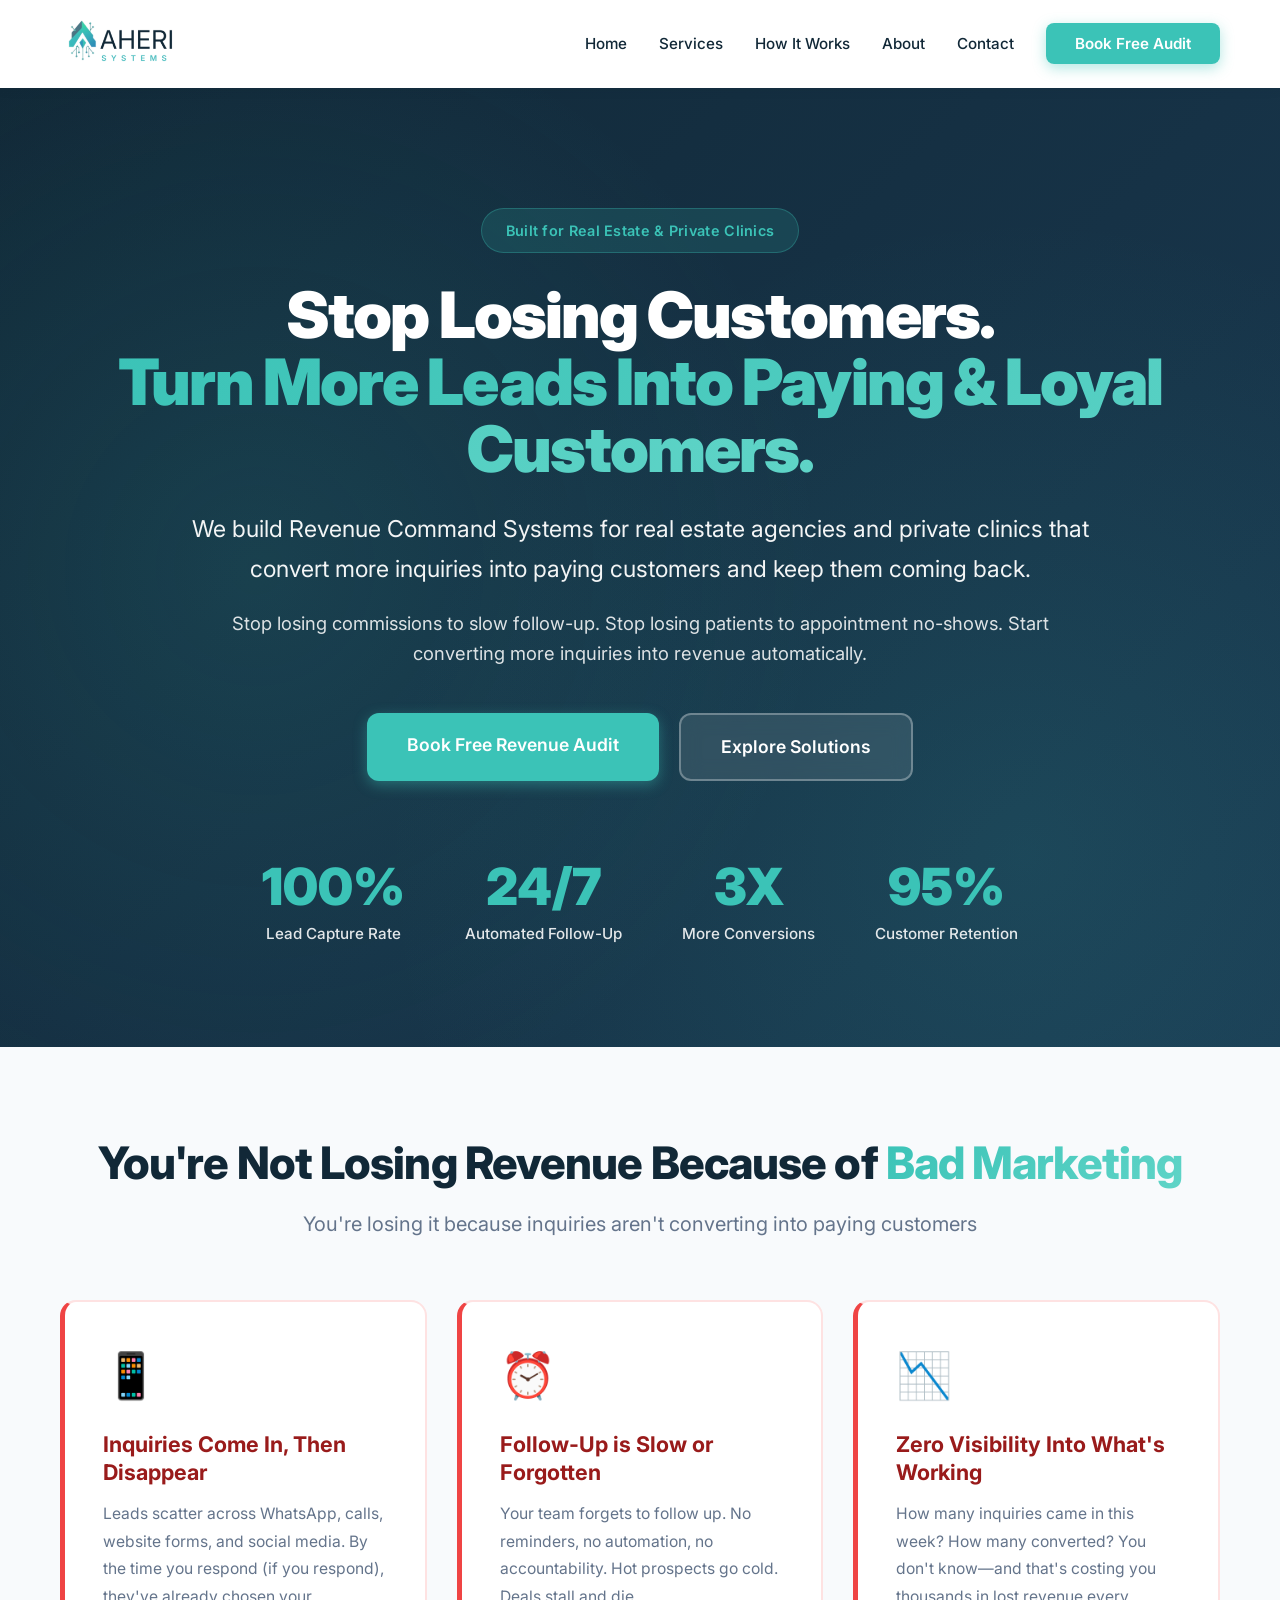
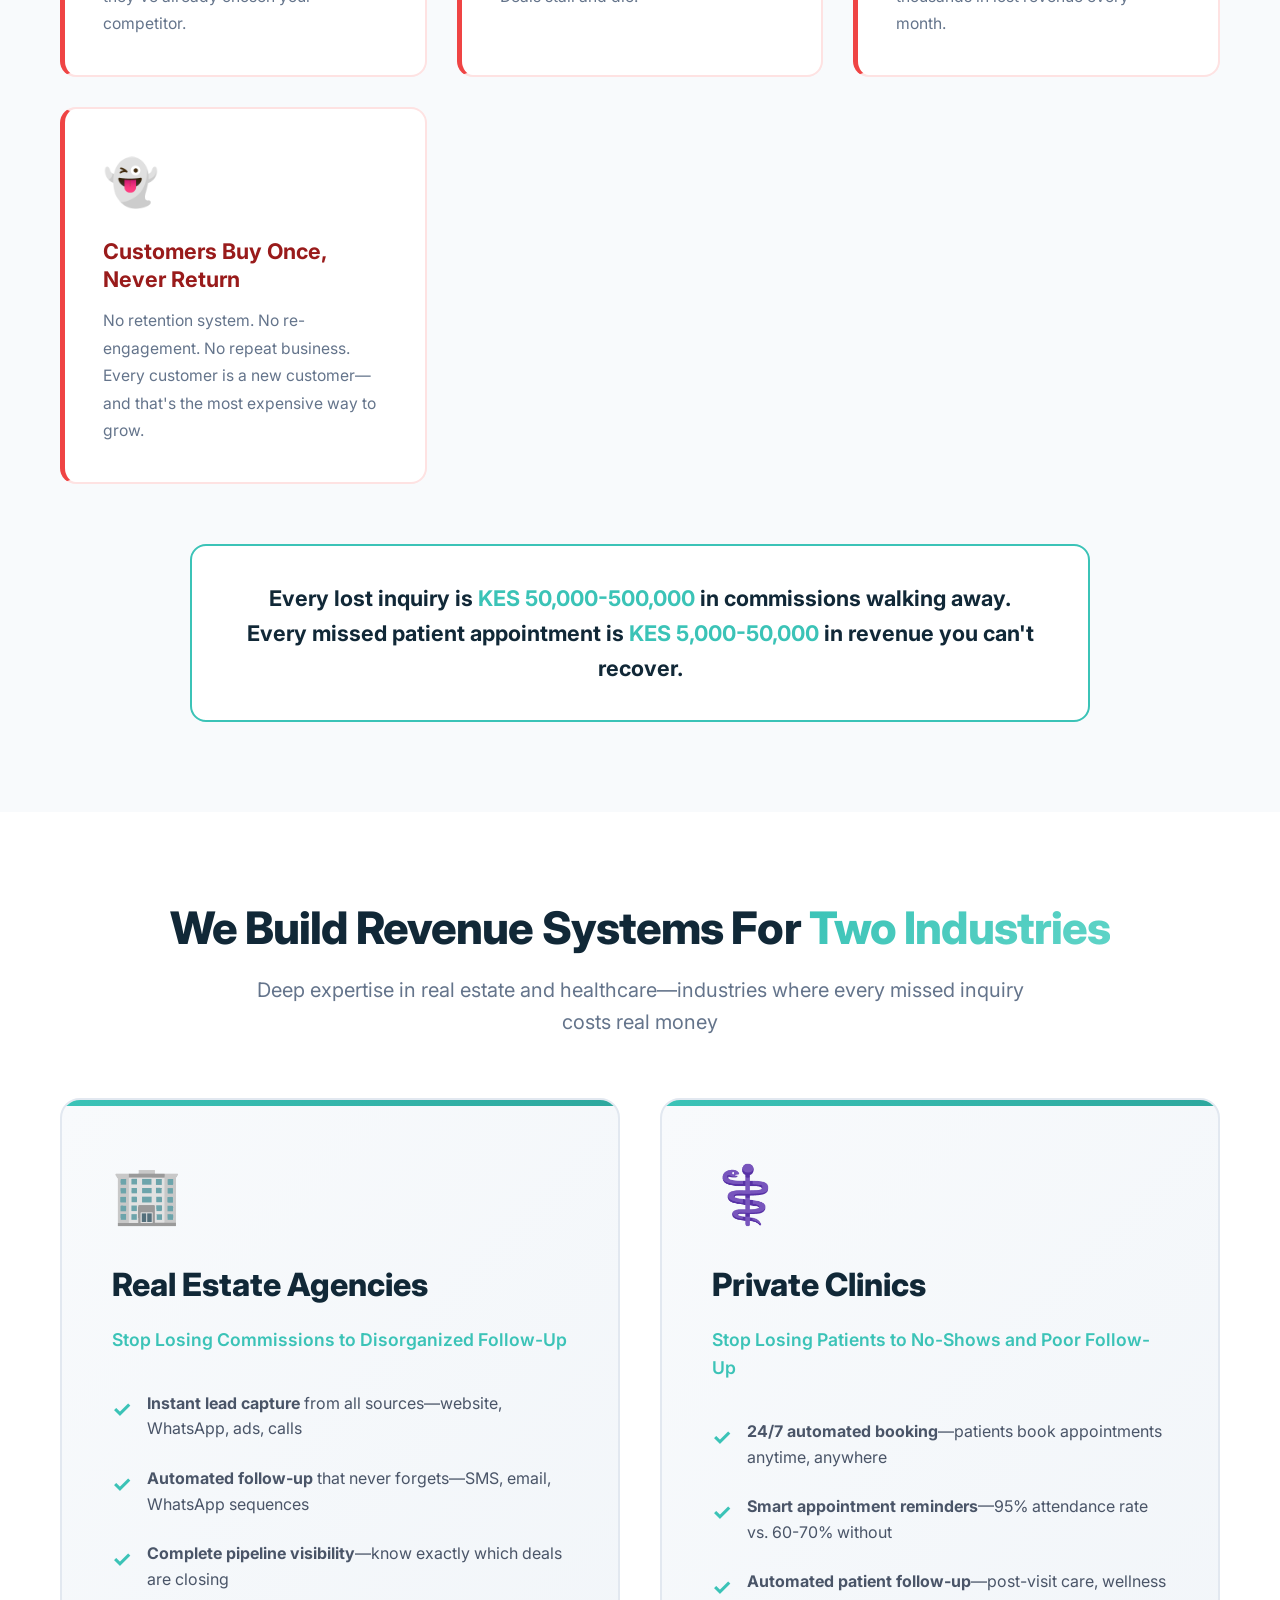
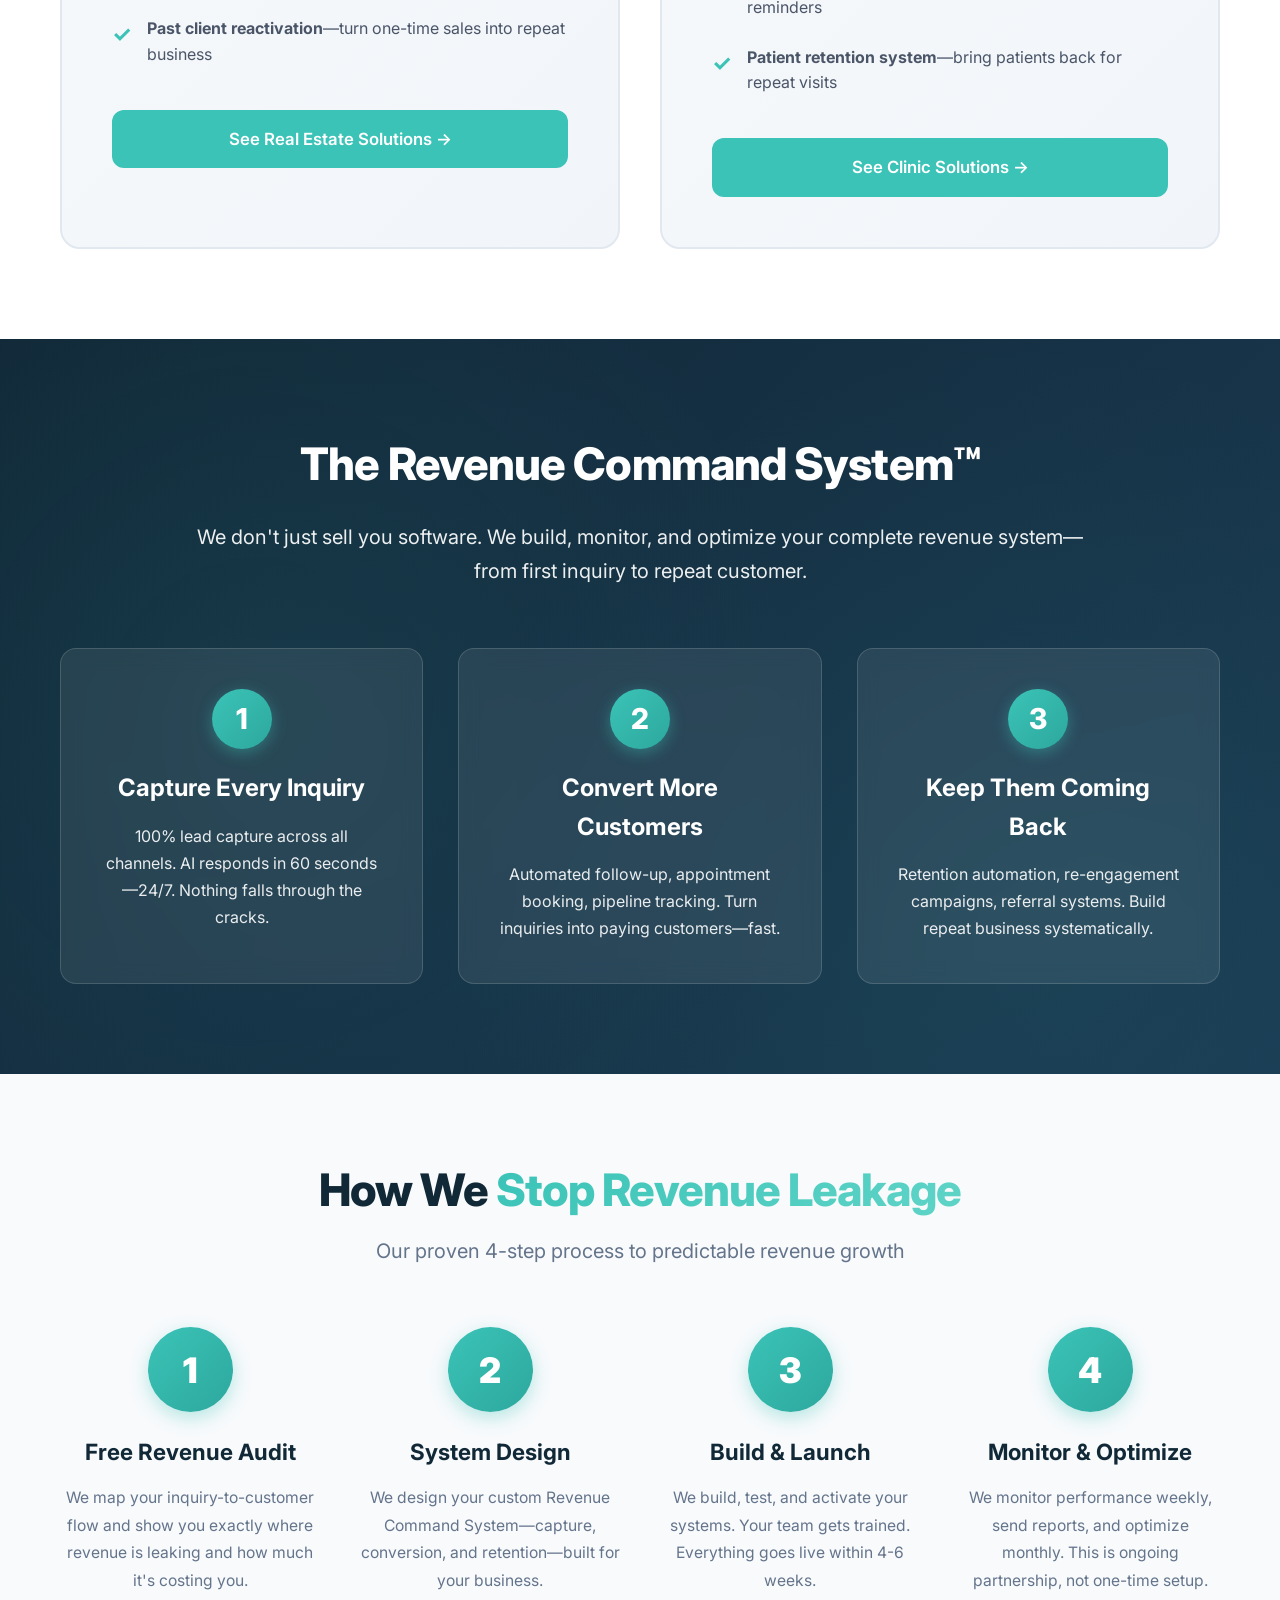
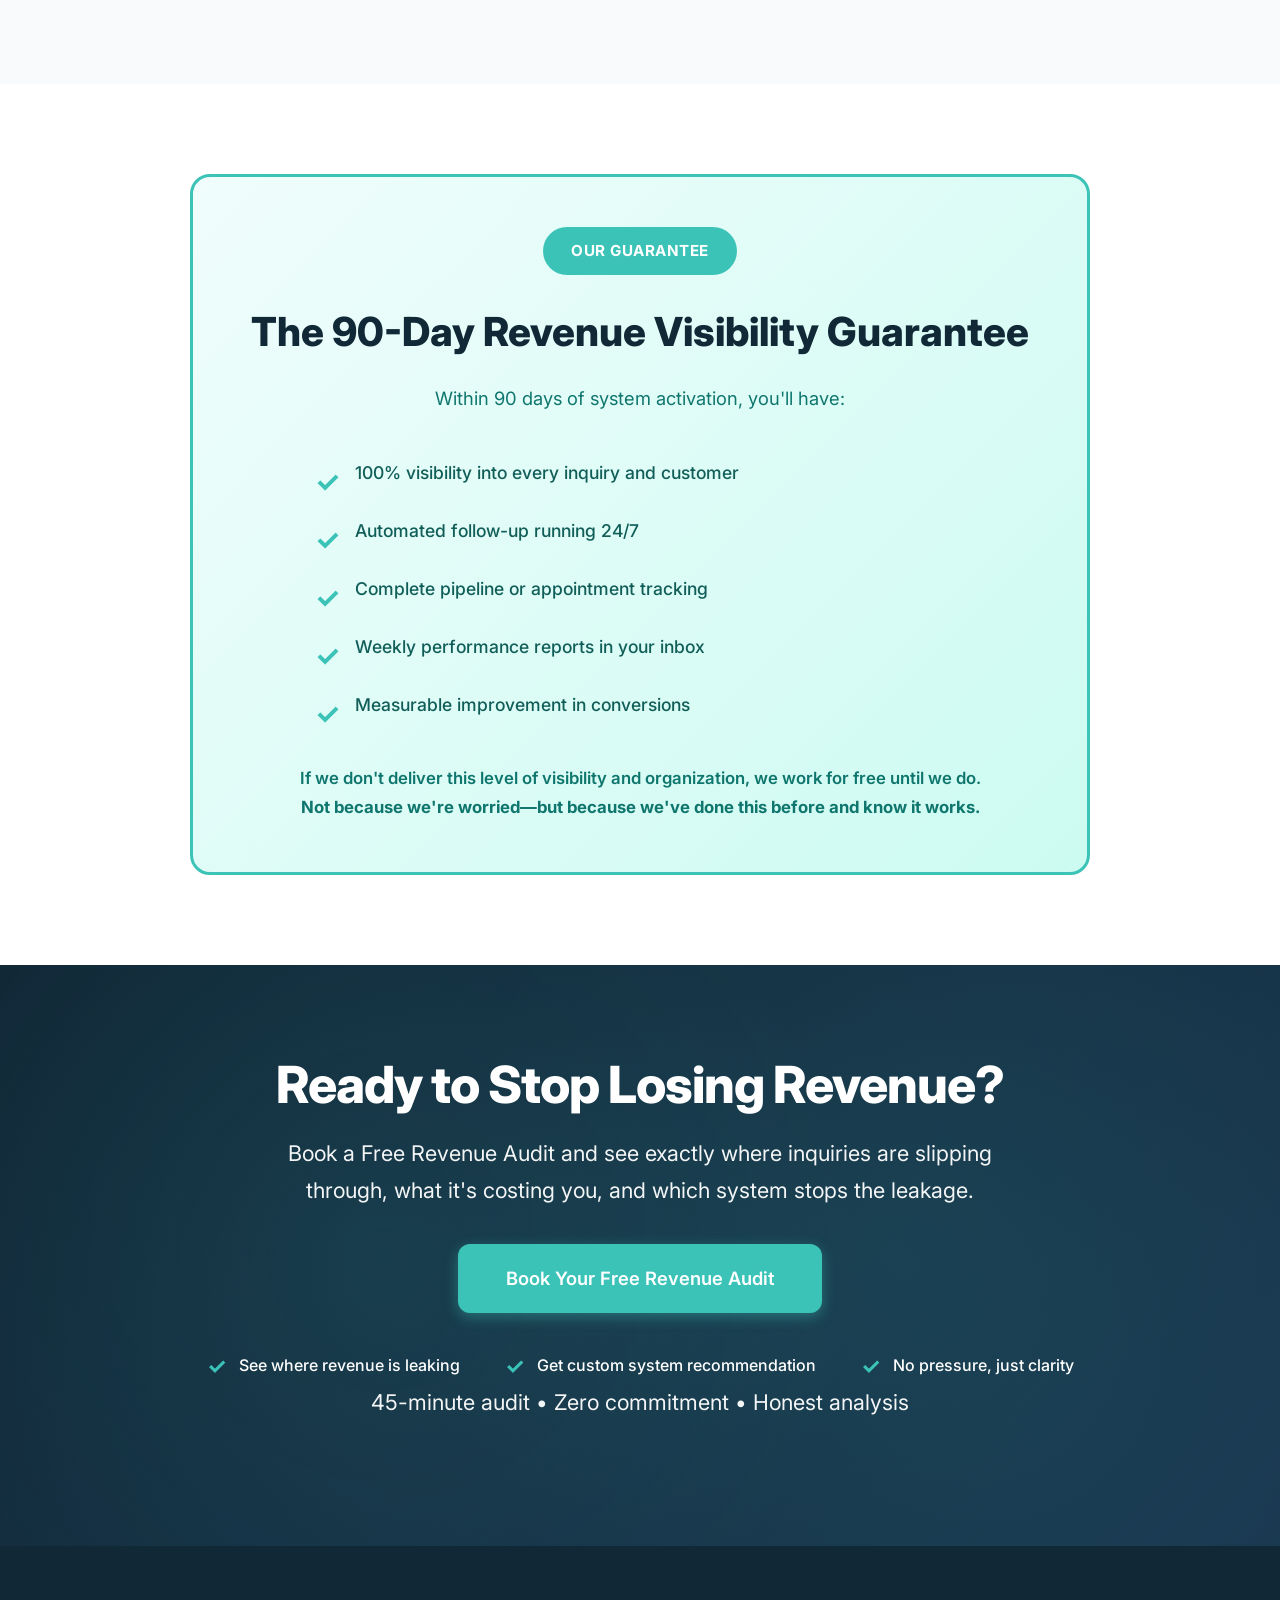
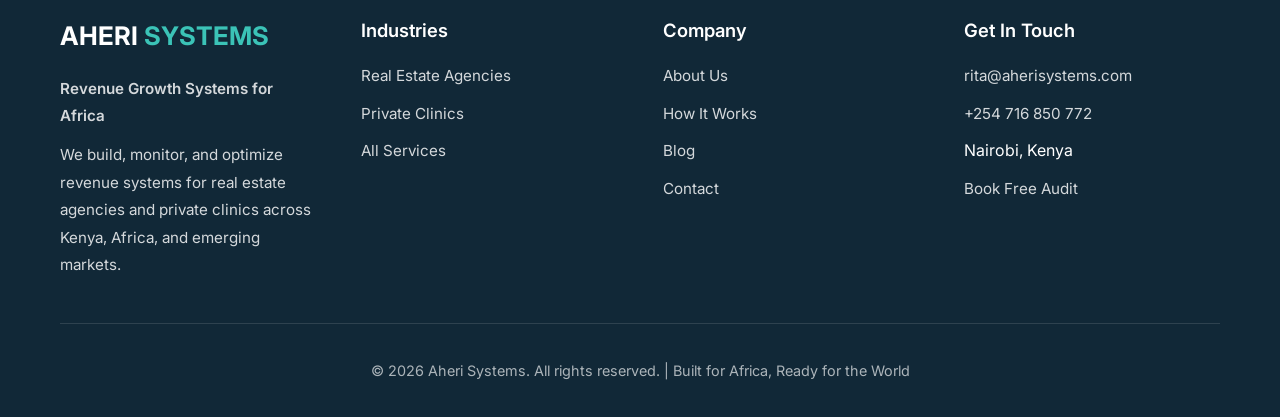
==== index.html @ 908f0f91 "Update index.html" ====
<!DOCTYPE html>
<html lang="en">
<head>
    <meta charset="UTF-8">
    <meta name="viewport" content="width=device-width, initial-scale=1.0">
    
    <!-- Favicons -->
    <link rel="icon" type="image/png" sizes="32x32" href="/favicon-32x32.png">
    <link rel="icon" type="image/png" sizes="16x16" href="/favicon-16x16.png">
    <link rel="apple-touch-icon" sizes="180x180" href="/apple-touch-icon.png">
    <link rel="manifest" href="/site.webmanifest">
    
    <!-- SEO Meta Tags -->
    <title>Stop Losing Customers. Turn More Leads Into Paying & Loyal Customers. | Real Estate & Clinic Revenue Systems | Aheri Systems Kenya</title>
    <meta name="description" content="Revenue Command System for real estate agencies and private clinics in Kenya & Africa. Stop losing commissions and patients. Convert more inquiries into paid customers. 100% lead capture, automated follow-up, predictable growth.">
    <meta name="keywords" content="real estate CRM Kenya, clinic patient management system, revenue growth system Africa, stop losing leads, real estate automation Kenya, medical clinic booking system, lead management Kenya, sales automation Africa">
    <meta name="author" content="Aheri Systems">
    
    <!-- Open Graph / Social Media -->
    <meta property="og:type" content="website">
    <meta property="og:title" content="Stop Losing Revenue After Leads Come In | Aheri Systems Kenya">
    <meta property="og:description" content="Revenue systems for real estate agencies and private clinics. Stop losing commissions and patients. Built for Africa.">
    <meta property="og:url" content="https://aherisystems.com">
    <meta property="og:site_name" content="Aheri Systems">
    
    <!-- Canonical URL -->
    <link rel="canonical" href="https://aherisystems.com">
    
    <!-- Schema.org Structured Data -->
    <script type="application/ld+json">
    {
      "@context": "https://schema.org",
      "@type": "ProfessionalService",
      "name": "Aheri Systems",
      "description": "Revenue Command Systems for real estate agencies and private clinics in Kenya and Africa. Stop revenue leakage, convert more inquiries into customers, automate follow-up.",
      "url": "https://aherisystems.com",
      "logo": "https://aherisystems.com/assets/images/aheri-logo.png",
      "address": {
        "@type": "PostalAddress",
        "addressLocality": "Nairobi",
        "addressCountry": "KE"
      },
      "areaServed": ["Kenya", "Africa"],
      "serviceType": ["Revenue Growth Systems", "Real Estate CRM", "Medical Clinic Management", "Sales Automation", "Patient Retention Systems"],
      "priceRange": "KES 7,500 - KES 100,000 per month",
      "telephone": "+254716850772",
      "email": "rita@aherisystems.com"
    }
    </script>
    
    <!-- Google Fonts -->
    <link rel="preconnect" href="https://fonts.googleapis.com">
    <link rel="preconnect" href="https://fonts.gstatic.com" crossorigin>
    <link href="https://fonts.googleapis.com/css2?family=Inter:wght@400;500;600;700;800;900&display=swap" rel="stylesheet">
    
    <style>
        * {
            margin: 0;
            padding: 0;
            box-sizing: border-box;
        }

        body {
            font-family: 'Inter', -apple-system, BlinkMacSystemFont, 'Segoe UI', Roboto, sans-serif;
            line-height: 1.6;
            color: #112837;
            background: white;
            -webkit-font-smoothing: antialiased;
            -moz-osx-font-smoothing: grayscale;
        }

        .container {
            max-width: 1200px;
            margin: 0 auto;
            padding: 0 20px;
        }

        /* Navigation */
        .navbar {
            background: white;
            box-shadow: 0 2px 10px rgba(17, 40, 55, 0.08);
            position: sticky;
            top: 0;
            z-index: 1000;
        }

        .nav-wrapper {
            display: flex;
            justify-content: space-between;
            align-items: center;
            padding: 1rem 0;
        }

        .logo img {
            width: 120px;
            height: auto;
        }

        .mobile-menu-btn {
            display: none;
            flex-direction: column;
            gap: 4px;
            background: none;
            border: none;
            cursor: pointer;
            padding: 5px;
        }

        .mobile-menu-btn span {
            width: 25px;
            height: 3px;
            background: #112837;
            border-radius: 3px;
            transition: 0.3s;
        }

        .nav-menu {
            display: flex;
            list-style: none;
            gap: 2rem;
            align-items: center;
        }

        .nav-menu a {
            text-decoration: none;
            color: #112837;
            font-weight: 500;
            font-size: 0.95rem;
            transition: color 0.3s;
        }

        .nav-menu a:hover {
            color: #3bc3b7;
        }

        .nav-menu .btn-primary {
            background: #3bc3b7;
            color: white;
            padding: 0.7rem 1.8rem;
            border-radius: 8px;
            transition: all 0.3s;
            font-weight: 600;
        }

        .nav-menu .btn-primary:hover {
            background: #2da89e;
            transform: translateY(-2px);
            box-shadow: 0 4px 12px rgba(59, 195, 183, 0.3);
        }

        /* Hero Section */
        .hero {
            background: linear-gradient(135deg, #112837 0%, #1a3a52 100%);
            color: white;
            padding: 120px 20px 100px;
            position: relative;
            overflow: hidden;
        }

        .hero::before {
            content: '';
            position: absolute;
            top: 0;
            left: 0;
            right: 0;
            bottom: 0;
            background: 
                radial-gradient(circle at 20% 50%, rgba(59, 195, 183, 0.12) 0%, transparent 50%),
                radial-gradient(circle at 80% 80%, rgba(59, 195, 183, 0.12) 0%, transparent 50%);
            pointer-events: none;
        }

        .hero-content {
            position: relative;
            z-index: 1;
            text-align: center;
        }

        .hero-eyebrow {
            display: inline-block;
            background: rgba(59, 195, 183, 0.15);
            color: #3bc3b7;
            padding: 10px 24px;
            border-radius: 30px;
            font-size: 0.9rem;
            font-weight: 600;
            margin-bottom: 28px;
            border: 1px solid rgba(59, 195, 183, 0.3);
            letter-spacing: 0.3px;
        }

        .hero-title {
            font-size: 4rem;
            margin-bottom: 28px;
            font-weight: 900;
            letter-spacing: -0.03em;
            line-height: 1.05;
        }

        .gradient-text {
            background: linear-gradient(135deg, #3bc3b7 0%, #5fd4c7 100%);
            -webkit-background-clip: text;
            -webkit-text-fill-color: transparent;
            background-clip: text;
        }

        .hero-subtitle {
            font-size: 1.45rem;
            max-width: 920px;
            margin: 0 auto 20px;
            opacity: 0.95;
            line-height: 1.7;
            font-weight: 400;
        }

        .hero-subtext {
            font-size: 1.15rem;
            max-width: 820px;
            margin: 0 auto 45px;
            opacity: 0.85;
            line-height: 1.6;
        }

        .hero-cta {
            display: flex;
            gap: 20px;
            justify-content: center;
            margin-bottom: 60px;
            flex-wrap: wrap;
        }

        .btn {
            display: inline-block;
            padding: 18px 40px;
            border-radius: 12px;
            text-decoration: none;
            font-weight: 600;
            transition: all 0.3s ease;
            font-size: 1.1rem;
            cursor: pointer;
        }

        .btn-primary {
            background: #3bc3b7;
            color: white;
            box-shadow: 0 4px 14px rgba(59, 195, 183, 0.4);
        }

        .btn-primary:hover {
            background: #2da89e;
            transform: translateY(-3px);
            box-shadow: 0 6px 20px rgba(59, 195, 183, 0.5);
        }

        .btn-secondary {
            background: rgba(255, 255, 255, 0.1);
            color: white;
            border: 2px solid rgba(255, 255, 255, 0.3);
            backdrop-filter: blur(10px);
        }

        .btn-secondary:hover {
            background: rgba(255, 255, 255, 0.2);
            border-color: rgba(255, 255, 255, 0.5);
        }

        .hero-stats {
            display: flex;
            gap: 60px;
            justify-content: center;
            flex-wrap: wrap;
            padding-top: 20px;
        }

        .stat {
            text-align: center;
        }

        .stat-number {
            display: block;
            font-size: 3.2rem;
            font-weight: 900;
            color: #3bc3b7;
            line-height: 1;
            margin-bottom: 10px;
        }

        .stat-label {
            display: block;
            font-size: 0.95rem;
            opacity: 0.88;
            font-weight: 500;
        }

        /* Problem Section */
        .problem-section {
            padding: 90px 20px;
            background: #f8fafc;
        }

        .section-header {
            text-align: center;
            margin-bottom: 60px;
        }

        .section-header h2 {
            font-size: 2.8rem;
            margin-bottom: 18px;
            font-weight: 800;
            letter-spacing: -0.02em;
            color: #112837;
            line-height: 1.2;
        }

        .section-header p {
            font-size: 1.25rem;
            color: #64748b;
            max-width: 820px;
            margin: 0 auto;
            line-height: 1.6;
        }

        .problem-grid {
            display: grid;
            grid-template-columns: repeat(auto-fit, minmax(280px, 1fr));
            gap: 30px;
            margin-top: 50px;
        }

        .problem-card {
            background: white;
            border-radius: 16px;
            padding: 38px;
            border: 2px solid #fee2e2;
            transition: all 0.3s ease;
            border-left: 5px solid #ef4444;
        }

        .problem-card:hover {
            transform: translateY(-6px);
            box-shadow: 0 12px 35px rgba(239, 68, 68, 0.12);
            border-left-width: 5px;
        }

        .problem-icon {
            font-size: 2.8rem;
            margin-bottom: 18px;
            display: block;
        }

        .problem-card h3 {
            font-size: 1.35rem;
            margin-bottom: 14px;
            color: #991b1b;
            font-weight: 700;
            line-height: 1.3;
        }

        .problem-card p {
            color: #64748b;
            line-height: 1.75;
            font-size: 0.98rem;
        }

        .problem-callout {
            text-align: center;
            margin-top: 60px;
            padding: 35px;
            background: white;
            border-radius: 16px;
            border: 2px solid #3bc3b7;
            max-width: 900px;
            margin-left: auto;
            margin-right: auto;
        }

        .problem-callout p {
            font-size: 1.35rem;
            color: #112837;
            font-weight: 700;
            line-height: 1.6;
        }

        .problem-callout .highlight {
            color: #3bc3b7;
        }

        /* Industry Section - NEW */
        .industry-section {
            padding: 90px 20px;
            background: white;
        }

        .industry-cards {
            display: grid;
            grid-template-columns: repeat(auto-fit, minmax(450px, 1fr));
            gap: 40px;
            margin-top: 50px;
        }

        .industry-card {
            background: linear-gradient(135deg, #f8fafc 0%, #f1f5f9 100%);
            border-radius: 20px;
            padding: 50px;
            border: 2px solid #e2e8f0;
            transition: all 0.3s ease;
            position: relative;
            overflow: hidden;
        }

        .industry-card::before {
            content: '';
            position: absolute;
            top: 0;
            left: 0;
            width: 100%;
            height: 6px;
            background: linear-gradient(90deg, #3bc3b7 0%, #2da89e 100%);
        }

        .industry-card:hover {
            transform: translateY(-8px);
            box-shadow: 0 15px 40px rgba(59, 195, 183, 0.15);
            border-color: #3bc3b7;
        }

        .industry-icon {
            font-size: 3.5rem;
            margin-bottom: 20px;
            display: block;
        }

        .industry-card h3 {
            font-size: 2rem;
            margin-bottom: 15px;
            color: #112837;
            font-weight: 800;
        }

        .industry-tagline {
            font-size: 1.1rem;
            color: #3bc3b7;
            font-weight: 600;
            margin-bottom: 25px;
        }

        .industry-benefits {
            list-style: none;
            margin-bottom: 30px;
        }

        .industry-benefits li {
            padding: 12px 0;
            padding-left: 35px;
            position: relative;
            color: #4a5568;
            font-size: 1rem;
            line-height: 1.6;
        }

        .industry-benefits li:before {
            content: "✓";
            position: absolute;
            left: 0;
            color: #3bc3b7;
            font-weight: bold;
            font-size: 1.4rem;
        }

        .industry-card .btn {
            width: 100%;
            text-align: center;
            background: #3bc3b7;
            color: white;
            padding: 16px;
            font-size: 1.05rem;
        }

        .industry-card .btn:hover {
            background: #2da89e;
        }

        /* Solution Overview Section - NEW */
        .solution-overview {
            padding: 90px 20px;
            background: linear-gradient(135deg, #112837 0%, #1a3a52 100%);
            color: white;
            position: relative;
            overflow: hidden;
        }

        .solution-overview::before {
            content: '';
            position: absolute;
            top: 0;
            left: 0;
            right: 0;
            bottom: 0;
            background: 
                radial-gradient(circle at 20% 50%, rgba(59, 195, 183, 0.08) 0%, transparent 50%),
                radial-gradient(circle at 80% 80%, rgba(59, 195, 183, 0.08) 0%, transparent 50%);
            pointer-events: none;
        }

        .solution-content {
            position: relative;
            z-index: 1;
        }

        .solution-intro {
            text-align: center;
            max-width: 900px;
            margin: 0 auto 60px;
        }

        .solution-intro h2 {
            font-size: 2.8rem;
            margin-bottom: 20px;
            font-weight: 800;
            letter-spacing: -0.02em;
        }

        .solution-intro p {
            font-size: 1.25rem;
            opacity: 0.92;
            line-height: 1.7;
        }

        .solution-grid {
            display: grid;
            grid-template-columns: repeat(3, 1fr);
            gap: 35px;
            margin-top: 50px;
        }

        .solution-box {
            background: rgba(255, 255, 255, 0.08);
            backdrop-filter: blur(10px);
            border: 1px solid rgba(255, 255, 255, 0.15);
            border-radius: 16px;
            padding: 40px;
            text-align: center;
            transition: all 0.3s ease;
        }

        .solution-box:hover {
            background: rgba(255, 255, 255, 0.12);
            transform: translateY(-5px);
        }

        .solution-number {
            display: inline-flex;
            align-items: center;
            justify-content: center;
            width: 60px;
            height: 60px;
            background: linear-gradient(135deg, #3bc3b7 0%, #2da89e 100%);
            color: white;
            border-radius: 50%;
            font-size: 1.8rem;
            font-weight: 800;
            margin-bottom: 20px;
            box-shadow: 0 4px 15px rgba(59, 195, 183, 0.4);
        }

        .solution-box h3 {
            font-size: 1.5rem;
            margin-bottom: 15px;
            font-weight: 700;
        }

        .solution-box p {
            font-size: 1rem;
            opacity: 0.9;
            line-height: 1.7;
        }

        /* How It Works */
        .how-it-works {
            background: #f8fafc;
            padding: 90px 20px;
        }

        .process-grid {
            display: grid;
            grid-template-columns: repeat(auto-fit, minmax(260px, 1fr));
            gap: 40px;
            margin-top: 50px;
        }

        .process-step {
            text-align: center;
            position: relative;
        }

        .step-number {
            display: inline-flex;
            align-items: center;
            justify-content: center;
            width: 85px;
            height: 85px;
            background: linear-gradient(135deg, #3bc3b7 0%, #2da89e 100%);
            color: white;
            border-radius: 50%;
            font-size: 2.2rem;
            font-weight: 900;
            margin-bottom: 22px;
            box-shadow: 0 6px 18px rgba(59, 195, 183, 0.35);
        }

        .process-step h3 {
            font-size: 1.4rem;
            margin-bottom: 14px;
            color: #112837;
            font-weight: 700;
        }

        .process-step p {
            color: #64748b;
            line-height: 1.75;
            font-size: 0.98rem;
        }

        /* Guarantee Section - NEW */
        .guarantee-section {
            padding: 90px 20px;
            background: white;
        }

        .guarantee-box {
            max-width: 900px;
            margin: 0 auto;
            background: linear-gradient(135deg, #f0fdfc 0%, #ccfbf1 100%);
            border: 3px solid #3bc3b7;
            border-radius: 20px;
            padding: 50px;
            text-align: center;
        }

        .guarantee-badge {
            display: inline-block;
            background: #3bc3b7;
            color: white;
            padding: 12px 28px;
            border-radius: 30px;
            font-size: 0.95rem;
            font-weight: 700;
            margin-bottom: 25px;
            text-transform: uppercase;
            letter-spacing: 0.5px;
        }

        .guarantee-box h2 {
            font-size: 2.5rem;
            margin-bottom: 20px;
            color: #112837;
            font-weight: 800;
        }

        .guarantee-list {
            text-align: left;
            max-width: 650px;
            margin: 30px auto;
            list-style: none;
        }

        .guarantee-list li {
            padding: 15px 0;
            padding-left: 40px;
            position: relative;
            color: #115e59;
            font-size: 1.1rem;
            line-height: 1.6;
            font-weight: 500;
        }

        .guarantee-list li:before {
            content: "✓";
            position: absolute;
            left: 0;
            color: #3bc3b7;
            font-weight: bold;
            font-size: 1.8rem;
        }

        .guarantee-note {
            margin-top: 30px;
            font-size: 1.05rem;
            color: #0f766e;
            font-weight: 600;
            line-height: 1.7;
        }

        /* CTA Section */
        .cta-section {
            background: linear-gradient(135deg, #112837 0%, #1a3a52 100%);
            color: white;
            padding: 90px 20px;
            text-align: center;
            position: relative;
            overflow: hidden;
        }

        .cta-section::before {
            content: '';
            position: absolute;
            top: 0;
            left: 0;
            right: 0;
            bottom: 0;
            background: 
                radial-gradient(circle at 30% 50%, rgba(59, 195, 183, 0.1) 0%, transparent 50%),
                radial-gradient(circle at 70% 50%, rgba(59, 195, 183, 0.1) 0%, transparent 50%);
            pointer-events: none;
        }

        .cta-content {
            position: relative;
            z-index: 1;
        }

        .cta-content h2 {
            font-size: 3.2rem;
            margin-bottom: 22px;
            font-weight: 800;
            letter-spacing: -0.02em;
            line-height: 1.15;
        }

        .cta-content p {
            font-size: 1.35rem;
            max-width: 780px;
            margin: 0 auto 35px;
            opacity: 0.95;
            line-height: 1.7;
        }

        .btn-large {
            padding: 20px 48px;
            font-size: 1.15rem;
        }

        .cta-benefits {
            display: flex;
            gap: 45px;
            justify-content: center;
            flex-wrap: wrap;
            margin-top: 35px;
        }

        .cta-benefit {
            display: flex;
            align-items: center;
            gap: 12px;
            font-size: 1rem;
            font-weight: 500;
        }

        .cta-benefit:before {
            content: "✓";
            color: #3bc3b7;
            font-weight: bold;
            font-size: 1.4rem;
        }

        .cta-note {
            margin-top: 25px;
            font-size: 0.95rem;
            opacity: 0.82;
        }

        /* Footer */
        .footer {
            background: #112837;
            color: white;
            padding: 70px 20px 35px;
        }

        .footer-grid {
            display: grid;
            grid-template-columns: repeat(auto-fit, minmax(250px, 1fr));
            gap: 45px;
            margin-bottom: 45px;
        }

        .footer h3 {
            font-size: 1.6rem;
            margin-bottom: 18px;
            font-weight: 700;
        }

        .logo-systems {
            color: #3bc3b7;
        }

        .footer-tagline {
            color: #3bc3b7;
            font-size: 0.95rem;
            margin-bottom: 12px;
            font-weight: 600;
        }

        .footer-col p {
            color: rgba(255, 255, 255, 0.82);
            line-height: 1.8;
            font-size: 0.95rem;
        }

        .footer h4 {
            margin-bottom: 18px;
            font-size: 1.15rem;
            font-weight: 600;
        }

        .footer ul {
            list-style: none;
        }

        .footer ul li {
            margin-bottom: 12px;
        }

        .footer ul li a {
            color: rgba(255, 255, 255, 0.82);
            text-decoration: none;
            transition: color 0.3s;
            font-size: 0.95rem;
        }

        .footer ul li a:hover {
            color: #3bc3b7;
        }

        .footer-bottom {
            border-top: 1px solid rgba(255, 255, 255, 0.12);
            padding-top: 35px;
            text-align: center;
        }

        .footer-bottom p {
            color: rgba(255, 255, 255, 0.65);
            font-size: 0.9rem;
        }

        /* Mobile Responsiveness */
        @media (max-width: 968px) {
            .mobile-menu-btn {
                display: flex;
            }

            .nav-menu {
                display: none;
                position: absolute;
                top: 100%;
                left: 0;
                right: 0;
                background: white;
                flex-direction: column;
                padding: 20px;
                box-shadow: 0 4px 10px rgba(17, 40, 55, 0.1);
                gap: 1rem;
            }

            .nav-menu.active {
                display: flex;
            }

            .hero {
                padding: 80px 20px 70px;
            }

            .hero-title {
                font-size: 2.4rem;
            }

            .hero-subtitle {
                font-size: 1.15rem;
            }

            .hero-subtext {
                font-size: 1rem;
            }

            .hero-cta {
                flex-direction: column;
                align-items: center;
            }

            .btn {
                width: 100%;
                max-width: 320px;
            }

            .hero-stats {
                gap: 35px;
            }

            .stat-number {
                font-size: 2.5rem;
            }

            .section-header h2 {
                font-size: 2rem;
            }

            .section-header p {
                font-size: 1.05rem;
            }

            .problem-grid {
                grid-template-columns: 1fr;
            }

            .industry-cards {
                grid-template-columns: 1fr;
            }

            .solution-grid {
                grid-template-columns: 1fr;
            }

            .process-grid {
                grid-template-columns: 1fr;
            }

            .cta-content h2 {
                font-size: 2.2rem;
            }

            .cta-content p {
                font-size: 1.15rem;
            }

            .cta-benefits {
                flex-direction: column;
                gap: 15px;
            }

            .guarantee-box {
                padding: 35px 25px;
            }

            .guarantee-box h2 {
                font-size: 1.9rem;
            }
        }
    </style>
</head>
<body>
    <!-- Navigation -->
    <nav class="navbar">
        <div class="container">
            <div class="nav-wrapper">
                <a href="index.html" class="logo">
                    <img src="assets/images/aheri-logo.png" alt="AHERI SYSTEMS - Revenue Growth Systems">
                </a>
                <button class="mobile-menu-btn" aria-label="Toggle menu">
                    <span></span>
                    <span></span>
                    <span></span>
                </button>
                <ul class="nav-menu">
                    <li><a href="index.html">Home</a></li>
                    <li><a href="services.html">Services</a></li>
                    <li><a href="how-it-works.html">How It Works</a></li>
                    <li><a href="about.html">About</a></li>
                    <li><a href="contact.html">Contact</a></li>
                    <li><a href="https://calendar.app.google/pm9QhCkfKvTPau3D9" class="btn-primary" target="_blank">Book Free Audit</a></li>
                </ul>
            </div>
        </div>
    </nav>

    <!-- Hero Section -->
    <section class="hero">
        <div class="hero-content">
            <div class="container">
                <div class="hero-eyebrow">Built for Real Estate & Private Clinics</div>
                <h1 class="hero-title">
                    Stop Losing Customers.<br>
                    <span class="gradient-text">Turn More Leads Into Paying & Loyal Customers.</span>
                </h1>
                <p class="hero-subtitle">
                    We build Revenue Command Systems for real estate agencies and private clinics that convert more inquiries into paying customers and keep them coming back.
                </p>
                <p class="hero-subtext">
                    Stop losing commissions to slow follow-up. Stop losing patients to appointment no-shows. Start converting more inquiries into revenue automatically.
                </p>
                <div class="hero-cta">
                    <a href="https://calendar.app.google/pm9QhCkfKvTPau3D9" class="btn btn-primary" target="_blank">Book Free Revenue Audit</a>
                    <a href="#industries" class="btn btn-secondary">Explore Solutions</a>
                </div>
                <div class="hero-stats">
                    <div class="stat">
                        <span class="stat-number">100%</span>
                        <span class="stat-label">Lead Capture Rate</span>
                    </div>
                    <div class="stat">
                        <span class="stat-number">24/7</span>
                        <span class="stat-label">Automated Follow-Up</span>
                    </div>
                    <div class="stat">
                        <span class="stat-number">3X</span>
                        <span class="stat-label">More Conversions</span>
                    </div>
                    <div class="stat">
                        <span class="stat-number">95%</span>
                        <span class="stat-label">Customer Retention</span>
                    </div>
                </div>
            </div>
        </div>
    </section>

    <!-- Problem Section -->
    <section class="problem-section">
        <div class="container">
            <div class="section-header">
                <h2>You're Not Losing Revenue Because of <span class="gradient-text">Bad Marketing</span></h2>
                <p>You're losing it because inquiries aren't converting into paying customers</p>
            </div>
            <div class="problem-grid">
                <div class="problem-card">
                    <span class="problem-icon">📱</span>
                    <h3>Inquiries Come In, Then Disappear</h3>
                    <p>Leads scatter across WhatsApp, calls, website forms, and social media. By the time you respond (if you respond), they've already chosen your competitor.</p>
                </div>
                <div class="problem-card">
                    <span class="problem-icon">⏰</span>
                    <h3>Follow-Up is Slow or Forgotten</h3>
                    <p>Your team forgets to follow up. No reminders, no automation, no accountability. Hot prospects go cold. Deals stall and die.</p>
                </div>
                <div class="problem-card">
                    <span class="problem-icon">📉</span>
                    <h3>Zero Visibility Into What's Working</h3>
                    <p>How many inquiries came in this week? How many converted? You don't know—and that's costing you thousands in lost revenue every month.</p>
                </div>
                <div class="problem-card">
                    <span class="problem-icon">👻</span>
                    <h3>Customers Buy Once, Never Return</h3>
                    <p>No retention system. No re-engagement. No repeat business. Every customer is a new customer—and that's the most expensive way to grow.</p>
                </div>
            </div>
            <div class="problem-callout">
                <p>
                    Every lost inquiry is <span class="highlight">KES 50,000-500,000</span> in commissions walking away.<br>
                    Every missed patient appointment is <span class="highlight">KES 5,000-50,000</span> in revenue you can't recover.
                </p>
            </div>
        </div>
    </section>

    <!-- Industry Section -->
    <section class="industry-section" id="industries">
        <div class="container">
            <div class="section-header">
                <h2>We Build Revenue Systems For <span class="gradient-text">Two Industries</span></h2>
                <p>Deep expertise in real estate and healthcare—industries where every missed inquiry costs real money</p>
            </div>
            <div class="industry-cards">
                <!-- Real Estate Card -->
                <div class="industry-card">
                    <span class="industry-icon">🏢</span>
                    <h3>Real Estate Agencies</h3>
                    <p class="industry-tagline">Stop Losing Commissions to Disorganized Follow-Up</p>
                    <ul class="industry-benefits">
                        <li><strong>Instant lead capture</strong> from all sources—website, WhatsApp, ads, calls</li>
                        <li><strong>Automated follow-up</strong> that never forgets—SMS, email, WhatsApp sequences</li>
                        <li><strong>Complete pipeline visibility</strong>—know exactly which deals are closing</li>
                        <li><strong>Past client reactivation</strong>—turn one-time sales into repeat business</li>
                    </ul>
                    <a href="real-estate-systems.html" class="btn">See Real Estate Solutions →</a>
                </div>

                <!-- Private Clinics Card -->
                <div class="industry-card">
                    <span class="industry-icon">⚕️</span>
                    <h3>Private Clinics</h3>
                    <p class="industry-tagline">Stop Losing Patients to No-Shows and Poor Follow-Up</p>
                    <ul class="industry-benefits">
                        <li><strong>24/7 automated booking</strong>—patients book appointments anytime, anywhere</li>
                        <li><strong>Smart appointment reminders</strong>—95% attendance rate vs. 60-70% without</li>
                        <li><strong>Automated patient follow-up</strong>—post-visit care, wellness reminders</li>
                        <li><strong>Patient retention system</strong>—bring patients back for repeat visits</li>
                    </ul>
                    <a href="clinic-systems.html" class="btn">See Clinic Solutions →</a>
                </div>
            </div>
        </div>
    </section>

    <!-- Solution Overview -->
    <section class="solution-overview">
        <div class="solution-content">
            <div class="container">
                <div class="solution-intro">
                    <h2>The Revenue Command System™</h2>
                    <p>We don't just sell you software. We build, monitor, and optimize your complete revenue system—from first inquiry to repeat customer.</p>
                </div>
                <div class="solution-grid">
                    <div class="solution-box">
                        <div class="solution-number">1</div>
                        <h3>Capture Every Inquiry</h3>
                        <p>100% lead capture across all channels. AI responds in 60 seconds—24/7. Nothing falls through the cracks.</p>
                    </div>
                    <div class="solution-box">
                        <div class="solution-number">2</div>
                        <h3>Convert More Customers</h3>
                        <p>Automated follow-up, appointment booking, pipeline tracking. Turn inquiries into paying customers—fast.</p>
                    </div>
                    <div class="solution-box">
                        <div class="solution-number">3</div>
                        <h3>Keep Them Coming Back</h3>
                        <p>Retention automation, re-engagement campaigns, referral systems. Build repeat business systematically.</p>
                    </div>
                </div>
            </div>
        </div>
    </section>

    <!-- How It Works -->
    <section class="how-it-works">
        <div class="container">
            <div class="section-header">
                <h2>How We <span class="gradient-text">Stop Revenue Leakage</span></h2>
                <p>Our proven 4-step process to predictable revenue growth</p>
            </div>
            <div class="process-grid">
                <div class="process-step">
                    <div class="step-number">1</div>
                    <h3>Free Revenue Audit</h3>
                    <p>We map your inquiry-to-customer flow and show you exactly where revenue is leaking and how much it's costing you.</p>
                </div>
                <div class="process-step">
                    <div class="step-number">2</div>
                    <h3>System Design</h3>
                    <p>We design your custom Revenue Command System—capture, conversion, and retention—built for your business.</p>
                </div>
                <div class="process-step">
                    <div class="step-number">3</div>
                    <h3>Build & Launch</h3>
                    <p>We build, test, and activate your systems. Your team gets trained. Everything goes live within 4-6 weeks.</p>
                </div>
                <div class="process-step">
                    <div class="step-number">4</div>
                    <h3>Monitor & Optimize</h3>
                    <p>We monitor performance weekly, send reports, and optimize monthly. This is ongoing partnership, not one-time setup.</p>
                </div>
            </div>
        </div>
    </section>

    <!-- Guarantee Section -->
    <section class="guarantee-section">
        <div class="container">
            <div class="guarantee-box">
                <div class="guarantee-badge">Our Guarantee</div>
                <h2>The 90-Day Revenue Visibility Guarantee</h2>
                <p style="font-size: 1.15rem; color: #0f766e; margin-bottom: 20px;">
                    Within 90 days of system activation, you'll have:
                </p>
                <ul class="guarantee-list">
                    <li>100% visibility into every inquiry and customer</li>
                    <li>Automated follow-up running 24/7</li>
                    <li>Complete pipeline or appointment tracking</li>
                    <li>Weekly performance reports in your inbox</li>
                    <li>Measurable improvement in conversions</li>
                </ul>
                <p class="guarantee-note">
                    If we don't deliver this level of visibility and organization, we work for free until we do.<br>
                    <strong>Not because we're worried—but because we've done this before and know it works.</strong>
                </p>
            </div>
        </div>
    </section>

    <!-- CTA Section -->
    <section class="cta-section">
        <div class="cta-content">
            <div class="container">
                <h2>Ready to Stop Losing Revenue?</h2>
                <p>
                    Book a Free Revenue Audit and see exactly where inquiries are slipping through, what it's costing you, and which system stops the leakage.
                </p>
                <a href="https://calendar.app.google/pm9QhCkfKvTPau3D9" class="btn btn-primary btn-large" target="_blank">Book Your Free Revenue Audit</a>
                <div class="cta-benefits">
                    <div class="cta-benefit">See where revenue is leaking</div>
                    <div class="cta-benefit">Get custom system recommendation</div>
                    <div class="cta-benefit">No pressure, just clarity</div>
                </div>
                <p class="cta-note">45-minute audit • Zero commitment • Honest analysis</p>
            </div>
        </div>
    </section>

    <!-- Footer -->
    <footer class="footer">
        <div class="container">
            <div class="footer-grid">
                <div class="footer-col">
                    <h3>AHERI <span class="logo-systems">SYSTEMS</span></h3>
                    <p class="footer-tagline">Revenue Growth Systems for Africa</p>
                    <p>We build, monitor, and optimize revenue systems for real estate agencies and private clinics across Kenya, Africa, and emerging markets.</p>
                </div>
                <div class="footer-col">
                    <h4>Industries</h4>
                    <ul>
                        <li><a href="real-estate-systems.html">Real Estate Agencies</a></li>
                        <li><a href="clinic-systems.html">Private Clinics</a></li>
                        <li><a href="services.html">All Services</a></li>
                    </ul>
                </div>
                <div class="footer-col">
                    <h4>Company</h4>
                    <ul>
                        <li><a href="about.html">About Us</a></li>
                        <li><a href="how-it-works.html">How It Works</a></li>
                        <li><a href="https://ritandubi.com/blog" target="_blank">Blog</a></li>
                        <li><a href="contact.html">Contact</a></li>
                    </ul>
                </div>
                <div class="footer-col">
                    <h4>Get In Touch</h4>
                    <ul class="contact-info">
                        <li><a href="mailto:rita@aherisystems.com">rita@aherisystems.com</a></li>
                        <li><a href="tel:+254716850772">+254 716 850 772</a></li>
                        <li>Nairobi, Kenya</li>
                        <li><a href="https://calendar.app.google/pm9QhCkfKvTPau3D9" target="_blank">Book Free Audit</a></li>
                    </ul>
                </div>
            </div>
            <div class="footer-bottom">
                <p>&copy; 2026 Aheri Systems. All rights reserved. | Built for Africa, Ready for the World</p>
            </div>
        </div>
    </footer>

    <script>
        // Mobile menu toggle
        const mobileMenuBtn = document.querySelector('.mobile-menu-btn');
        const navMenu = document.querySelector('.nav-menu');

        if (mobileMenuBtn && navMenu) {
            mobileMenuBtn.addEventListener('click', () => {
                navMenu.classList.toggle('active');
            });

            // Close menu when clicking outside
            document.addEventListener('click', (e) => {
                if (!e.target.closest('.nav-wrapper')) {
                    navMenu.classList.remove('active');
                }
            });
        }

        // Smooth scroll for anchor links
        document.querySelectorAll('a[href^="#"]').forEach(anchor => {
            anchor.addEventListener('click', function (e) {
                e.preventDefault();
                const target = document.querySelector(this.getAttribute('href'));
                if (target) {
                    navMenu.classList.remove('active');
                    target.scrollIntoView({
                        behavior: 'smooth',
                        block: 'start'
                    });
                }
            });
        });
    </script>

</body>
</html>
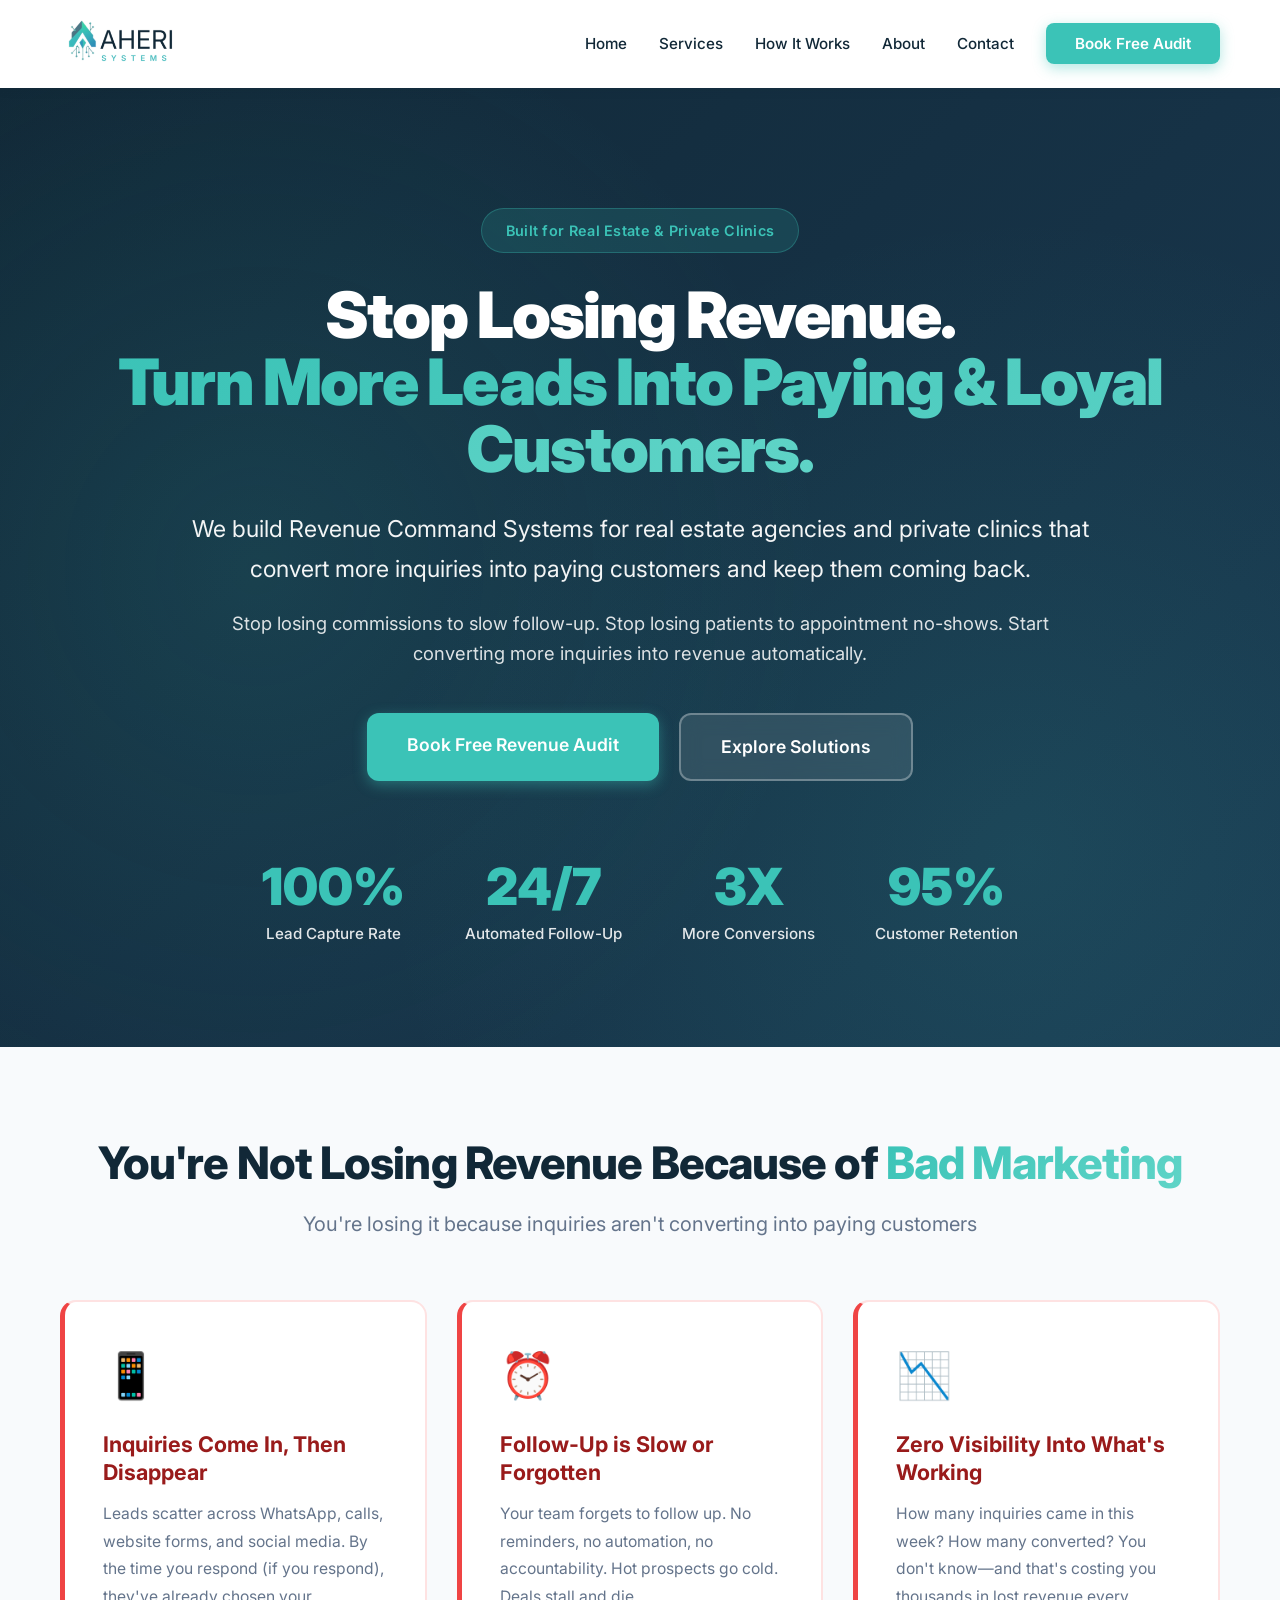
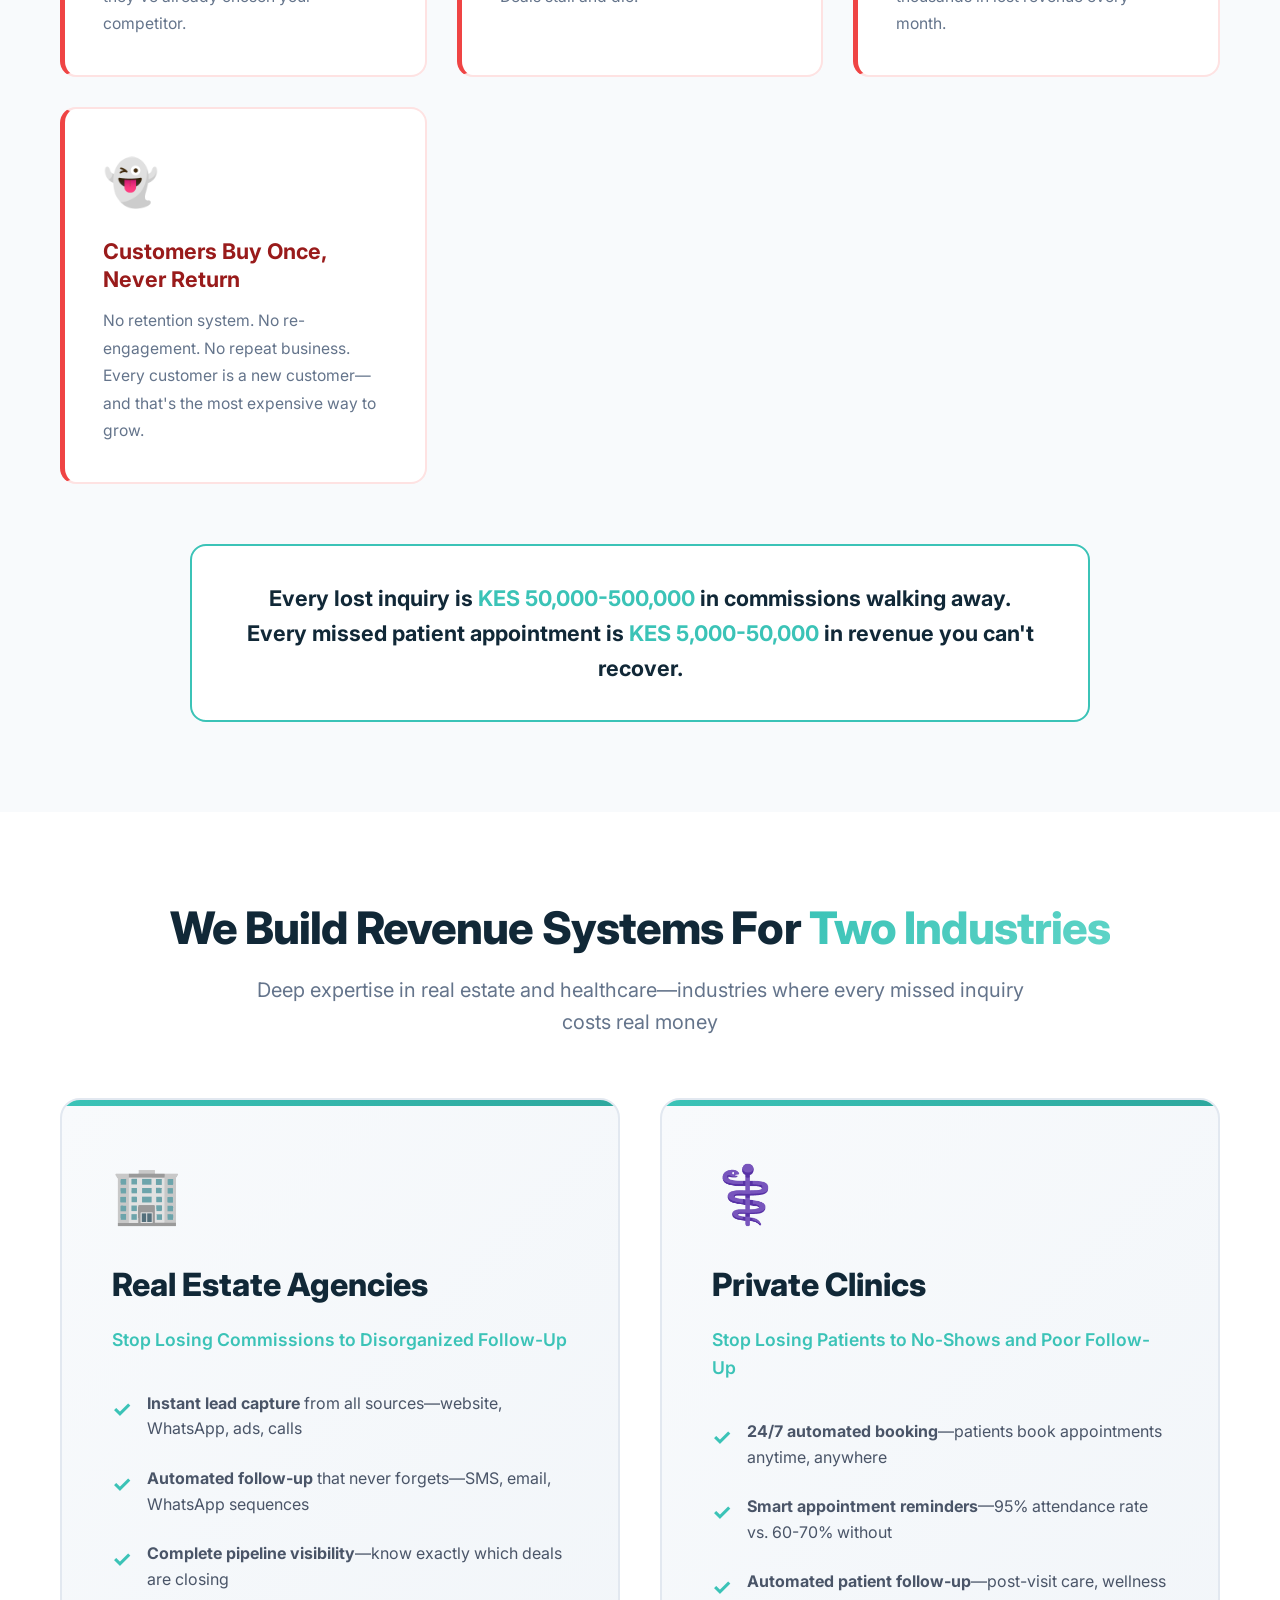
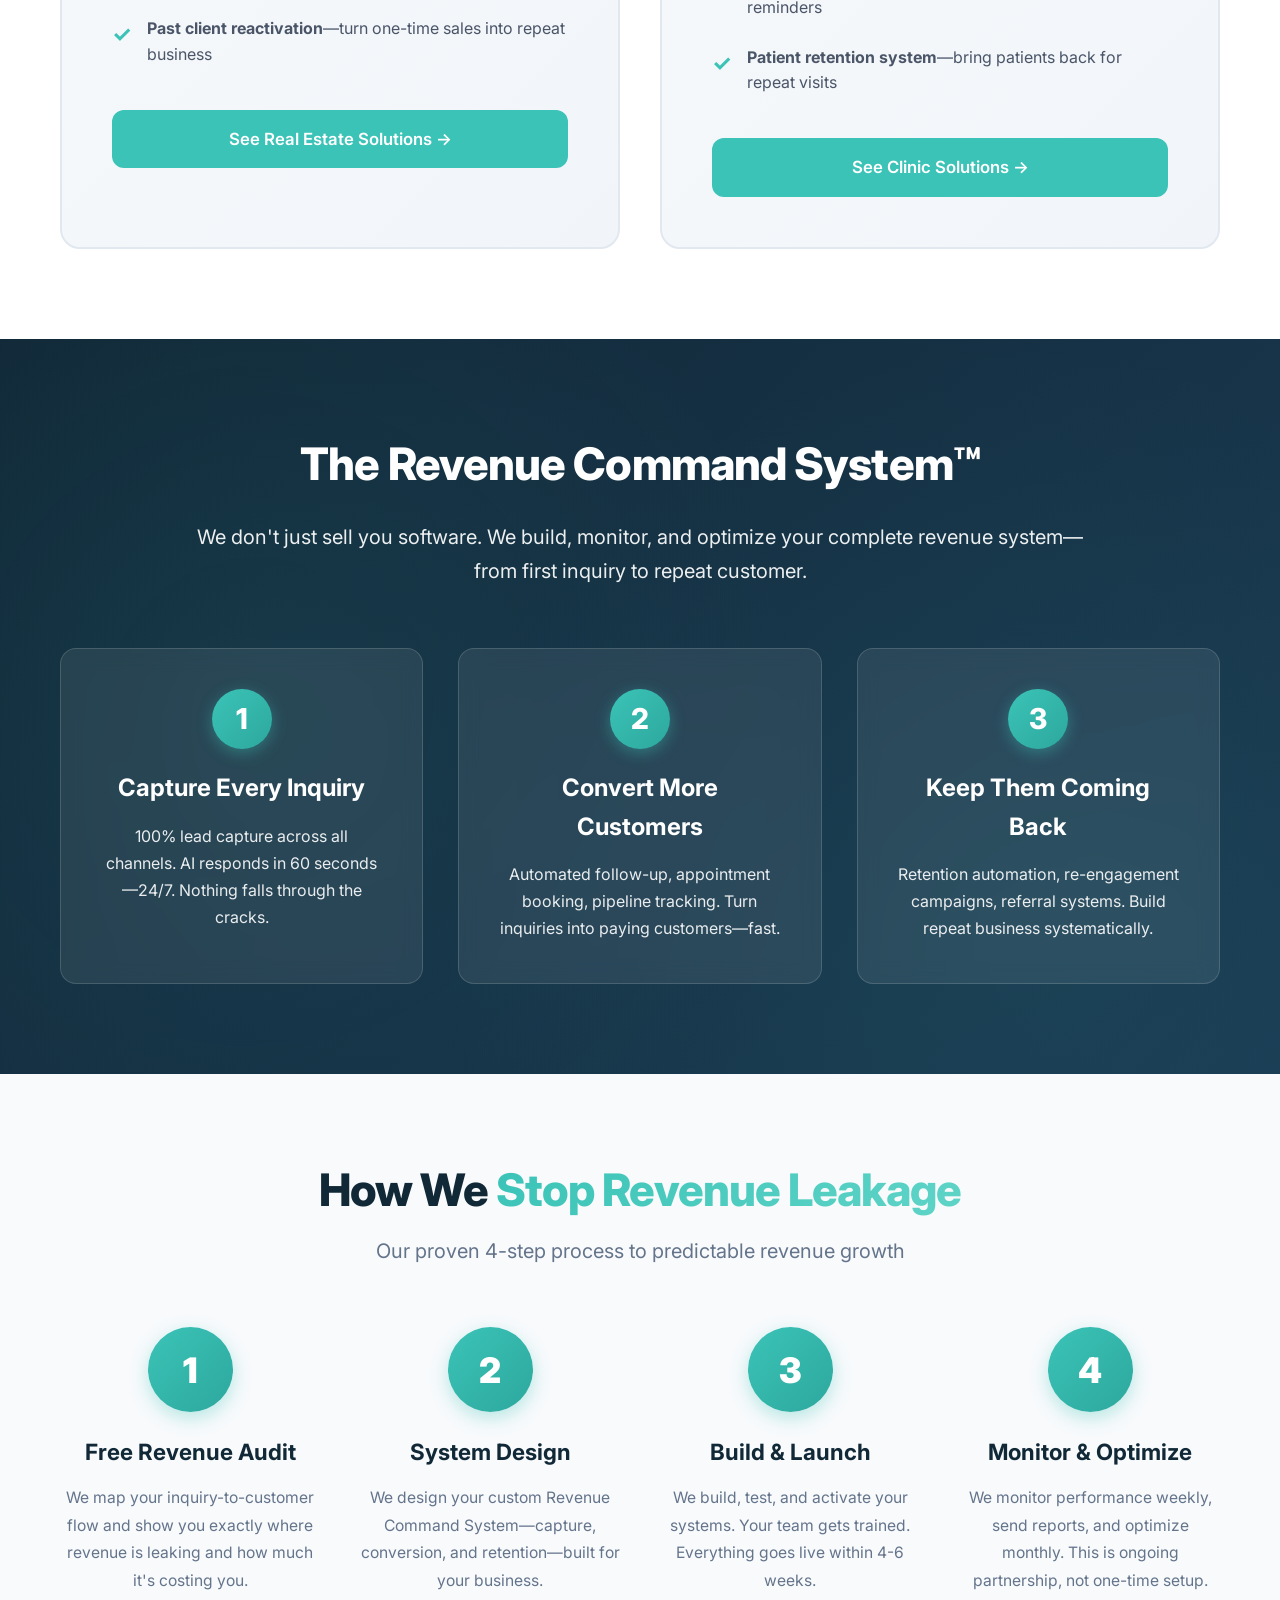
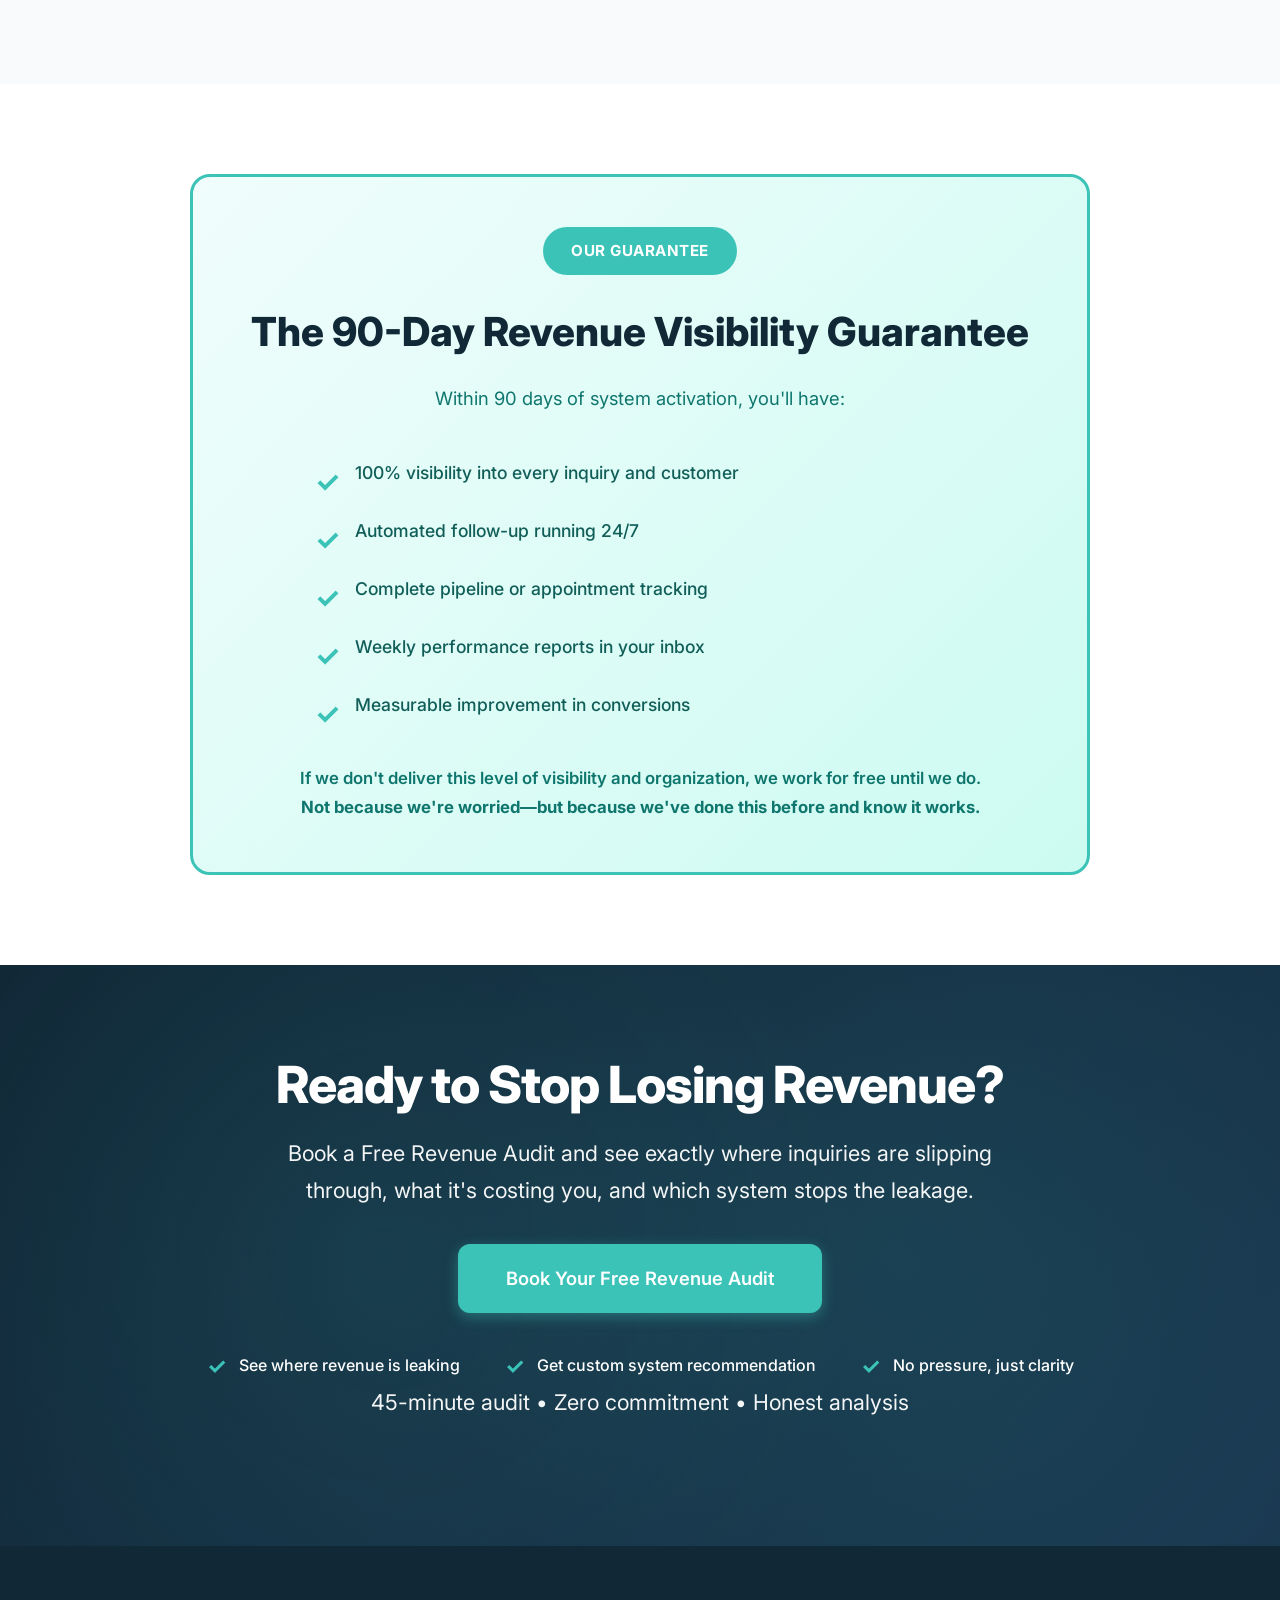
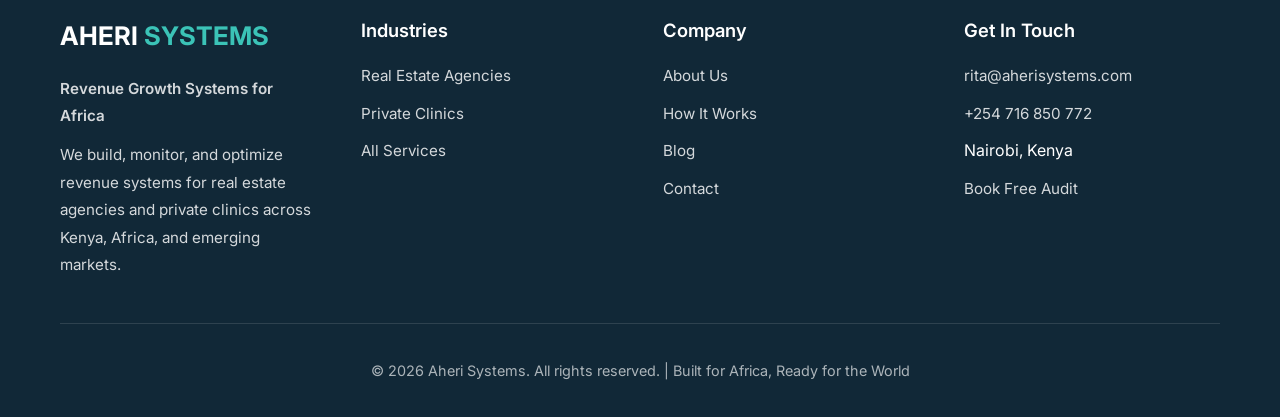
==== commit 01eeea3e: "Update index.html" ====
--- a/index.html
+++ b/index.html
@@ -11,7 +11,7 @@
     <link rel="manifest" href="/site.webmanifest">
     
     <!-- SEO Meta Tags -->
-    <title>Stop Losing Customers. Turn More Leads Into Paying & Loyal Customers. | Real Estate & Clinic Revenue Systems | Aheri Systems Kenya</title>
+    <title>Stop Losing Revenue. Turn More Leads Into Paying & Loyal Customers. | Real Estate & Clinic Revenue Systems | Aheri Systems Kenya</title>
     <meta name="description" content="Revenue Command System for real estate agencies and private clinics in Kenya & Africa. Stop losing commissions and patients. Convert more inquiries into paid customers. 100% lead capture, automated follow-up, predictable growth.">
     <meta name="keywords" content="real estate CRM Kenya, clinic patient management system, revenue growth system Africa, stop losing leads, real estate automation Kenya, medical clinic booking system, lead management Kenya, sales automation Africa">
     <meta name="author" content="Aheri Systems">
@@ -977,7 +977,7 @@
             <div class="container">
                 <div class="hero-eyebrow">Built for Real Estate & Private Clinics</div>
                 <h1 class="hero-title">
-                    Stop Losing Customers.<br>
+                    Stop Losing Revenue.<br>
                     <span class="gradient-text">Turn More Leads Into Paying & Loyal Customers.</span>
                 </h1>
                 <p class="hero-subtitle">
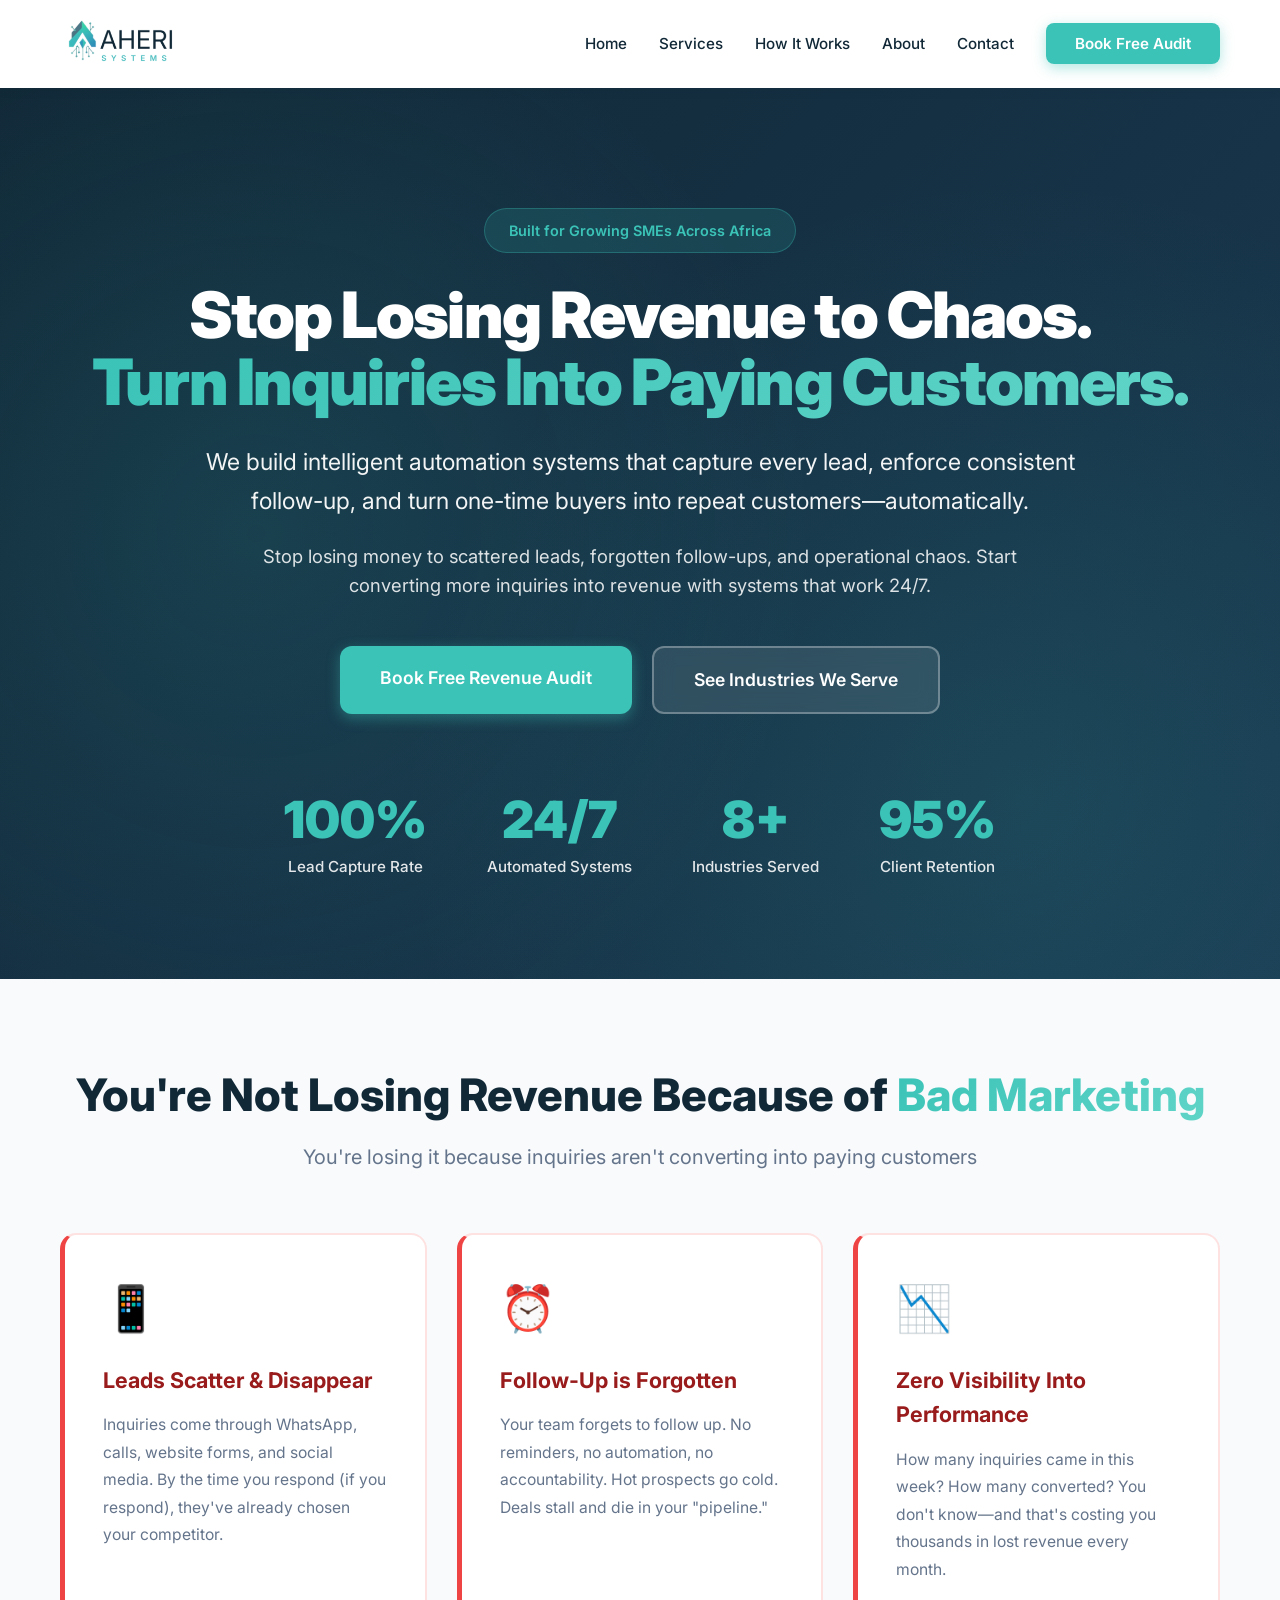
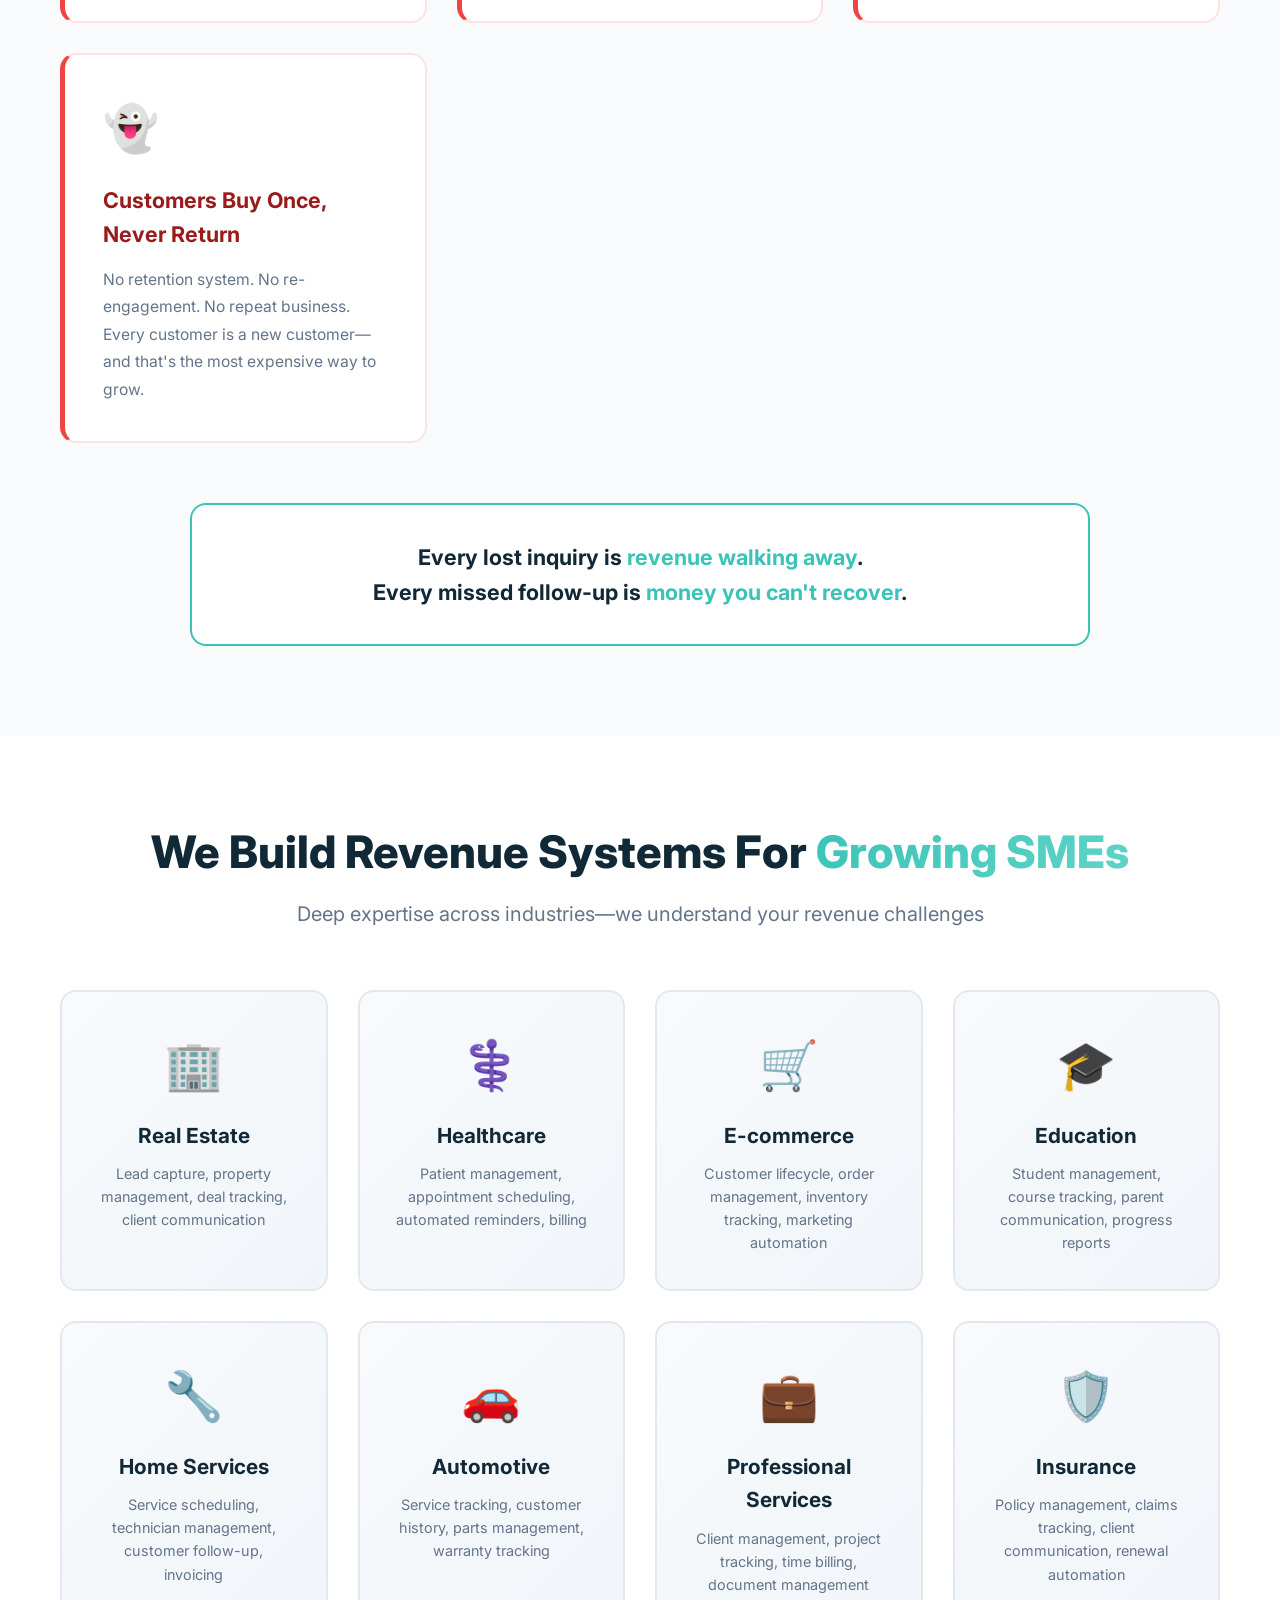
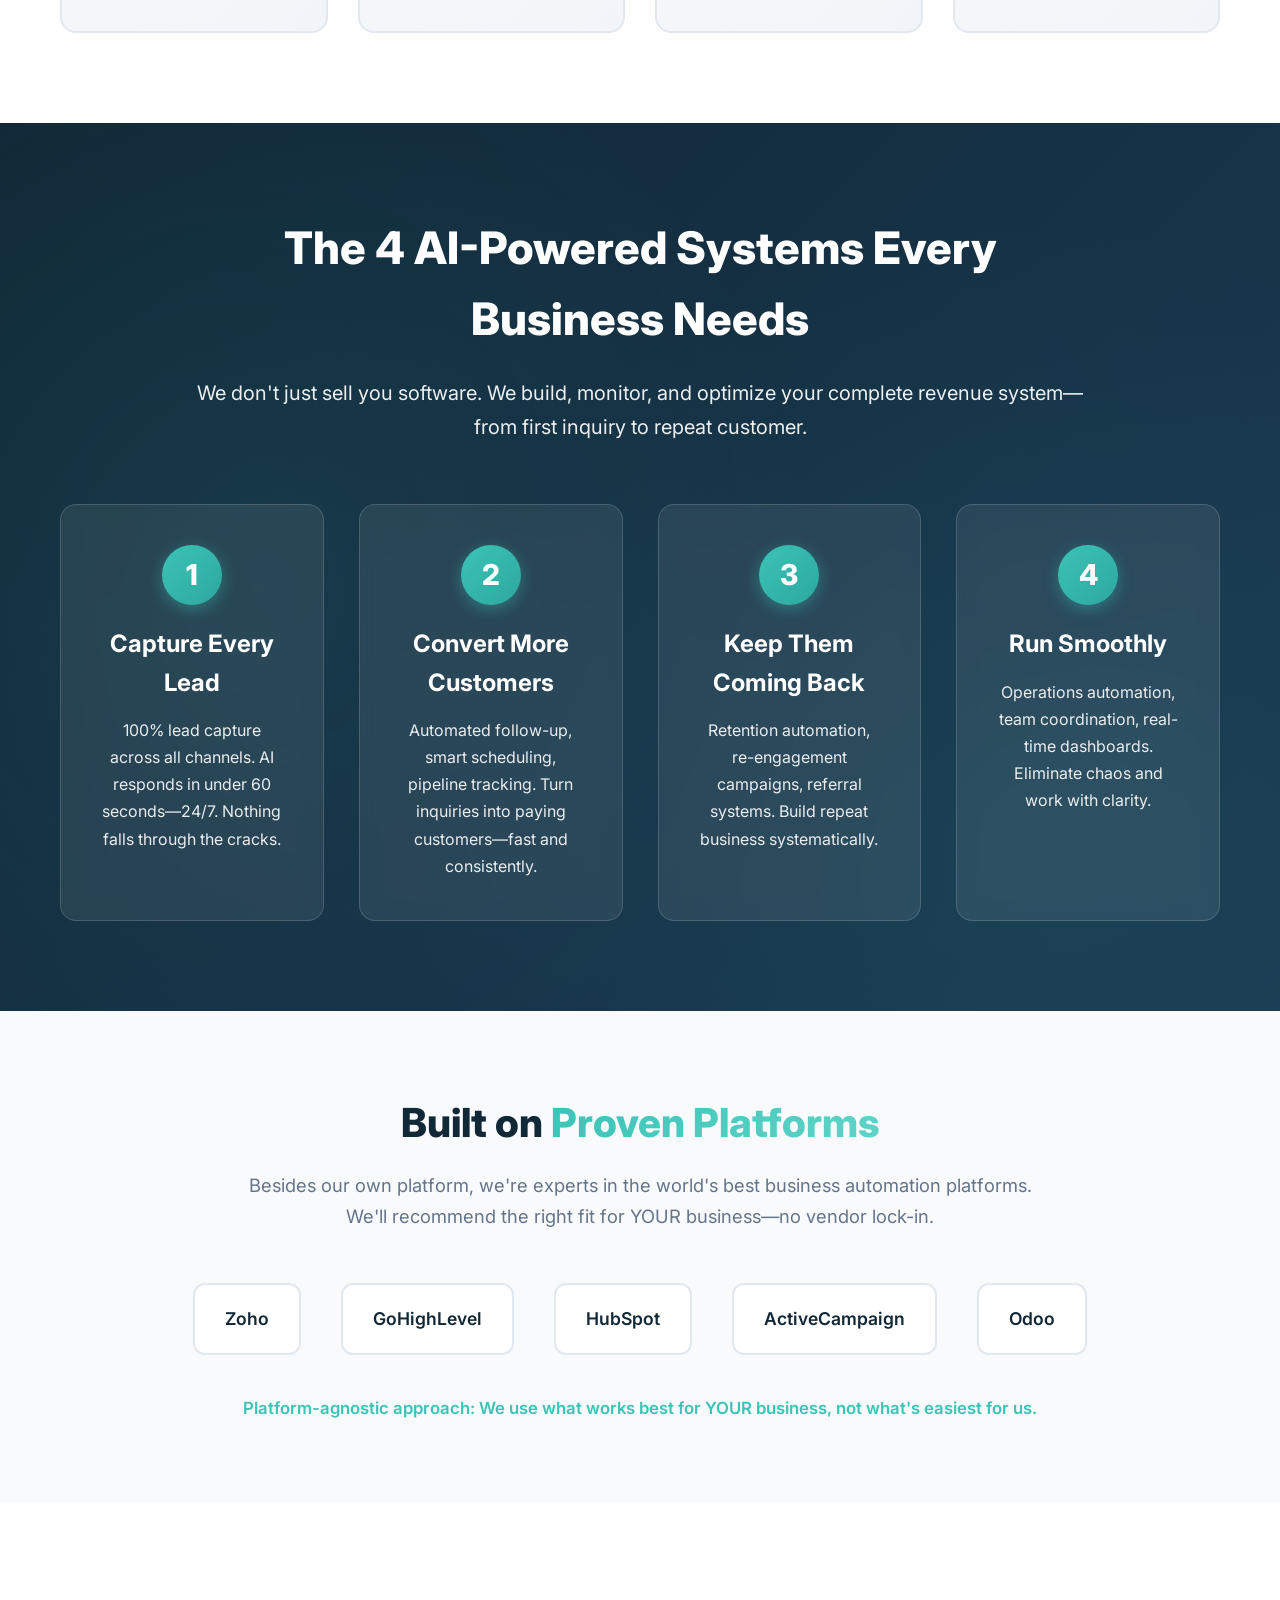
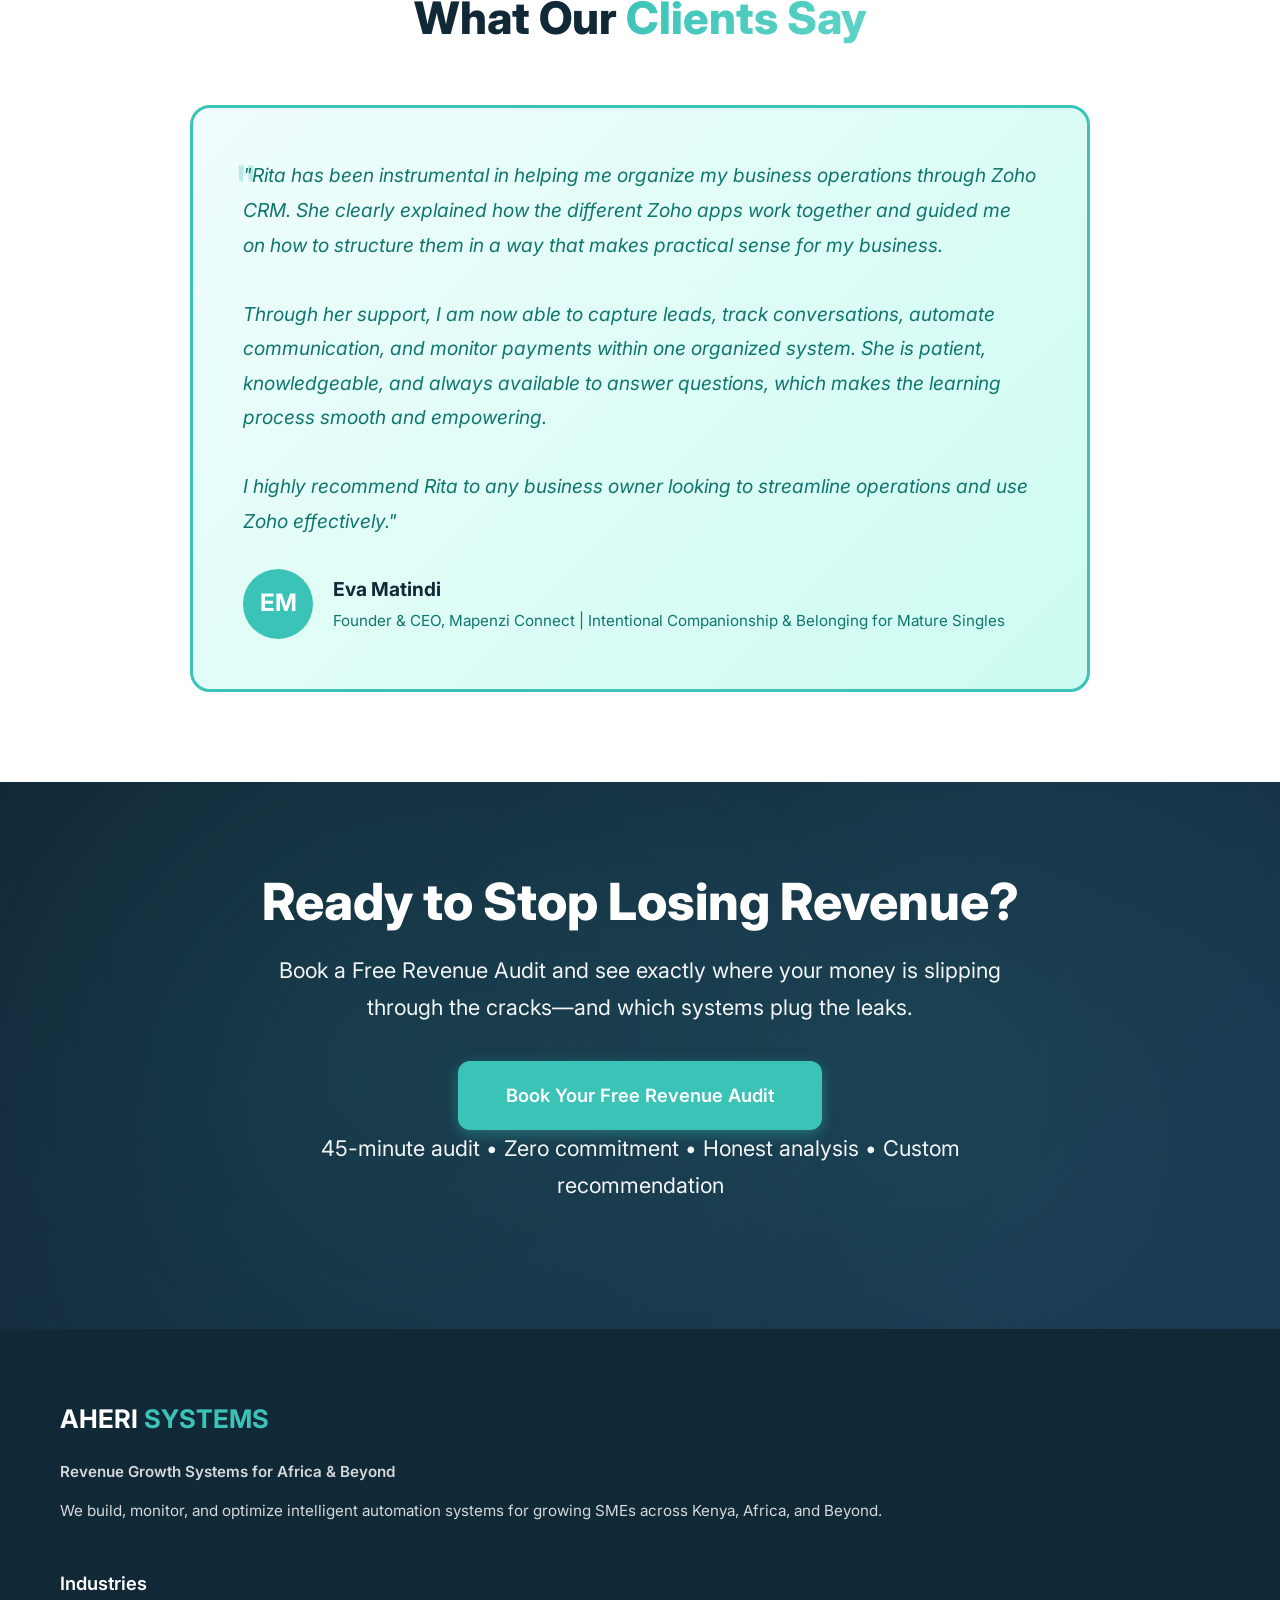
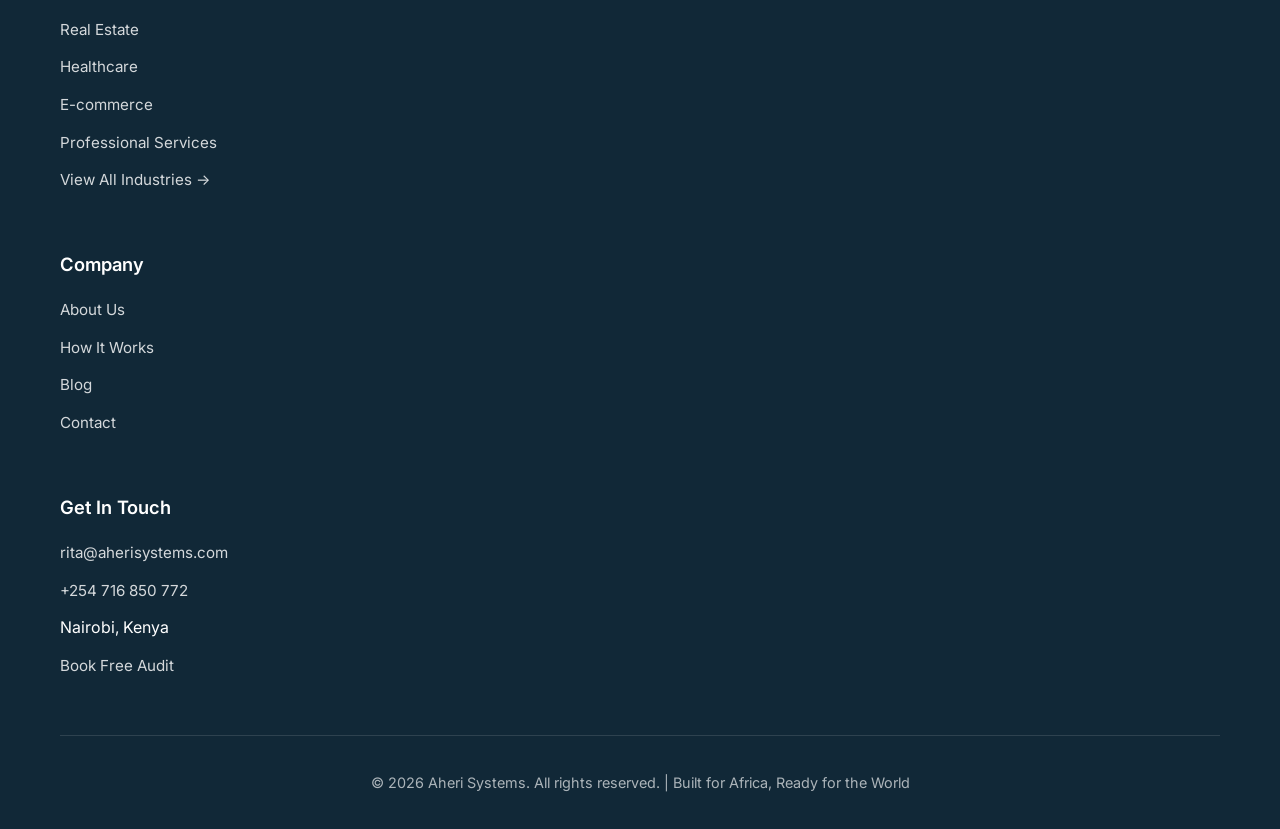
==== commit dd82d3a6: "Update index.html" ====
--- a/index.html
+++ b/index.html
@@ -11,38 +11,35 @@
     <link rel="manifest" href="/site.webmanifest">
     
     <!-- SEO Meta Tags -->
-    <title>Stop Losing Revenue. Turn More Leads Into Paying & Loyal Customers. | Real Estate & Clinic Revenue Systems | Aheri Systems Kenya</title>
-    <meta name="description" content="Revenue Command System for real estate agencies and private clinics in Kenya & Africa. Stop losing commissions and patients. Convert more inquiries into paid customers. 100% lead capture, automated follow-up, predictable growth.">
-    <meta name="keywords" content="real estate CRM Kenya, clinic patient management system, revenue growth system Africa, stop losing leads, real estate automation Kenya, medical clinic booking system, lead management Kenya, sales automation Africa">
+    <title>Stop Losing Revenue to Chaos. Turn Inquiries Into Paying Customers. | Business Automation Systems | Aheri Systems Kenya</title>
+    <meta name="description" content="Revenue automation systems for growing SMEs in Kenya & Africa. Stop losing revenue to scattered leads, forgotten follow-ups, and operational chaos. 100% lead capture, automated workflows, predictable growth.">
+    <meta name="keywords" content="business automation Kenya, CRM implementation Africa, revenue growth system, lead management Kenya, sales automation, SME systems Kenya, Zoho CRM Kenya, business operations automation">
     <meta name="author" content="Aheri Systems">
     
-    <!-- Open Graph / Social Media -->
+    <!-- Open Graph -->
     <meta property="og:type" content="website">
-    <meta property="og:title" content="Stop Losing Revenue After Leads Come In | Aheri Systems Kenya">
-    <meta property="og:description" content="Revenue systems for real estate agencies and private clinics. Stop losing commissions and patients. Built for Africa.">
+    <meta property="og:title" content="Stop Losing Revenue to Chaos | Aheri Systems Kenya">
+    <meta property="og:description" content="Revenue automation systems for growing SMEs. Stop losing money to poor follow-up and scattered operations.">
     <meta property="og:url" content="https://aherisystems.com">
-    <meta property="og:site_name" content="Aheri Systems">
     
     <!-- Canonical URL -->
     <link rel="canonical" href="https://aherisystems.com">
     
-    <!-- Schema.org Structured Data -->
+    <!-- Schema.org -->
     <script type="application/ld+json">
     {
       "@context": "https://schema.org",
       "@type": "ProfessionalService",
       "name": "Aheri Systems",
-      "description": "Revenue Command Systems for real estate agencies and private clinics in Kenya and Africa. Stop revenue leakage, convert more inquiries into customers, automate follow-up.",
+      "description": "Revenue automation systems for growing SMEs across Kenya and Africa",
       "url": "https://aherisystems.com",
-      "logo": "https://aherisystems.com/assets/images/aheri-logo.png",
       "address": {
         "@type": "PostalAddress",
         "addressLocality": "Nairobi",
         "addressCountry": "KE"
       },
-      "areaServed": ["Kenya", "Africa"],
-      "serviceType": ["Revenue Growth Systems", "Real Estate CRM", "Medical Clinic Management", "Sales Automation", "Patient Retention Systems"],
-      "priceRange": "KES 7,500 - KES 100,000 per month",
+      "areaServed": ["Kenya", "East Africa", "Africa"],
+      "serviceType": ["Business Automation", "CRM Implementation", "Revenue Systems", "Sales Automation"],
       "telephone": "+254716850772",
       "email": "rita@aherisystems.com"
     }
@@ -66,7 +63,6 @@
             color: #112837;
             background: white;
             -webkit-font-smoothing: antialiased;
-            -moz-osx-font-smoothing: grayscale;
         }
 
         .container {
@@ -111,7 +107,6 @@
             height: 3px;
             background: #112837;
             border-radius: 3px;
-            transition: 0.3s;
         }
 
         .nav-menu {
@@ -148,7 +143,7 @@
             box-shadow: 0 4px 12px rgba(59, 195, 183, 0.3);
         }
 
-        /* Hero Section */
+        /* Hero */
         .hero {
             background: linear-gradient(135deg, #112837 0%, #1a3a52 100%);
             color: white;
@@ -186,7 +181,6 @@
             font-weight: 600;
             margin-bottom: 28px;
             border: 1px solid rgba(59, 195, 183, 0.3);
-            letter-spacing: 0.3px;
         }
 
         .hero-title {
@@ -210,7 +204,6 @@
             margin: 0 auto 20px;
             opacity: 0.95;
             line-height: 1.7;
-            font-weight: 400;
         }
 
         .hero-subtext {
@@ -237,7 +230,6 @@
             font-weight: 600;
             transition: all 0.3s ease;
             font-size: 1.1rem;
-            cursor: pointer;
         }
 
         .btn-primary {
@@ -307,7 +299,6 @@
             font-size: 2.8rem;
             margin-bottom: 18px;
             font-weight: 800;
-            letter-spacing: -0.02em;
             color: #112837;
             line-height: 1.2;
         }
@@ -317,7 +308,6 @@
             color: #64748b;
             max-width: 820px;
             margin: 0 auto;
-            line-height: 1.6;
         }
 
         .problem-grid {
@@ -332,14 +322,13 @@
             border-radius: 16px;
             padding: 38px;
             border: 2px solid #fee2e2;
+            border-left: 5px solid #ef4444;
             transition: all 0.3s ease;
-            border-left: 5px solid #ef4444;
         }
 
         .problem-card:hover {
             transform: translateY(-6px);
             box-shadow: 0 12px 35px rgba(239, 68, 68, 0.12);
-            border-left-width: 5px;
         }
 
         .problem-icon {
@@ -353,7 +342,6 @@
             margin-bottom: 14px;
             color: #991b1b;
             font-weight: 700;
-            line-height: 1.3;
         }
 
         .problem-card p {
@@ -381,41 +369,30 @@
             line-height: 1.6;
         }
 
-        .problem-callout .highlight {
+        .highlight {
             color: #3bc3b7;
         }
 
-        /* Industry Section - NEW */
-        .industry-section {
+        /* Industries Section */
+        .industries-section {
             padding: 90px 20px;
             background: white;
         }
 
-        .industry-cards {
+        .industries-grid {
             display: grid;
-            grid-template-columns: repeat(auto-fit, minmax(450px, 1fr));
-            gap: 40px;
+            grid-template-columns: repeat(auto-fit, minmax(260px, 1fr));
+            gap: 30px;
             margin-top: 50px;
         }
 
         .industry-card {
             background: linear-gradient(135deg, #f8fafc 0%, #f1f5f9 100%);
-            border-radius: 20px;
-            padding: 50px;
+            border-radius: 16px;
+            padding: 35px;
             border: 2px solid #e2e8f0;
             transition: all 0.3s ease;
-            position: relative;
-            overflow: hidden;
-        }
-
-        .industry-card::before {
-            content: '';
-            position: absolute;
-            top: 0;
-            left: 0;
-            width: 100%;
-            height: 6px;
-            background: linear-gradient(90deg, #3bc3b7 0%, #2da89e 100%);
+            text-align: center;
         }
 
         .industry-card:hover {
@@ -425,63 +402,33 @@
         }
 
         .industry-icon {
-            font-size: 3.5rem;
-            margin-bottom: 20px;
+            font-size: 3rem;
+            margin-bottom: 15px;
             display: block;
         }
 
         .industry-card h3 {
-            font-size: 2rem;
+            font-size: 1.3rem;
+            margin-bottom: 10px;
+            color: #112837;
+            font-weight: 700;
+        }
+
+        .industry-count {
+            color: #3bc3b7;
+            font-size: 0.9rem;
+            font-weight: 600;
             margin-bottom: 15px;
-            color: #112837;
-            font-weight: 800;
-        }
-
-        .industry-tagline {
-            font-size: 1.1rem;
-            color: #3bc3b7;
-            font-weight: 600;
-            margin-bottom: 25px;
-        }
-
-        .industry-benefits {
-            list-style: none;
-            margin-bottom: 30px;
-        }
-
-        .industry-benefits li {
-            padding: 12px 0;
-            padding-left: 35px;
-            position: relative;
-            color: #4a5568;
-            font-size: 1rem;
+        }
+
+        .industry-card p {
+            color: #64748b;
+            font-size: 0.9rem;
             line-height: 1.6;
         }
 
-        .industry-benefits li:before {
-            content: "✓";
-            position: absolute;
-            left: 0;
-            color: #3bc3b7;
-            font-weight: bold;
-            font-size: 1.4rem;
-        }
-
-        .industry-card .btn {
-            width: 100%;
-            text-align: center;
-            background: #3bc3b7;
-            color: white;
-            padding: 16px;
-            font-size: 1.05rem;
-        }
-
-        .industry-card .btn:hover {
-            background: #2da89e;
-        }
-
-        /* Solution Overview Section - NEW */
-        .solution-overview {
+        /* Solution Section */
+        .solution-section {
             padding: 90px 20px;
             background: linear-gradient(135deg, #112837 0%, #1a3a52 100%);
             color: white;
@@ -489,7 +436,7 @@
             overflow: hidden;
         }
 
-        .solution-overview::before {
+        .solution-section::before {
             content: '';
             position: absolute;
             top: 0;
@@ -517,7 +464,6 @@
             font-size: 2.8rem;
             margin-bottom: 20px;
             font-weight: 800;
-            letter-spacing: -0.02em;
         }
 
         .solution-intro p {
@@ -528,7 +474,7 @@
 
         .solution-grid {
             display: grid;
-            grid-template-columns: repeat(3, 1fr);
+            grid-template-columns: repeat(auto-fit, minmax(250px, 1fr));
             gap: 35px;
             margin-top: 50px;
         }
@@ -575,120 +521,132 @@
             line-height: 1.7;
         }
 
-        /* How It Works */
-        .how-it-works {
+        /* Platform Section */
+        .platform-section {
+            padding: 80px 20px;
             background: #f8fafc;
-            padding: 90px 20px;
-        }
-
-        .process-grid {
-            display: grid;
-            grid-template-columns: repeat(auto-fit, minmax(260px, 1fr));
+        }
+
+        .platform-intro {
+            text-align: center;
+            max-width: 800px;
+            margin: 0 auto 50px;
+        }
+
+        .platform-intro h2 {
+            font-size: 2.5rem;
+            margin-bottom: 15px;
+            font-weight: 800;
+            color: #112837;
+        }
+
+        .platform-intro p {
+            font-size: 1.15rem;
+            color: #64748b;
+            line-height: 1.7;
+        }
+
+        .platform-logos {
+            display: flex;
+            flex-wrap: wrap;
+            justify-content: center;
+            align-items: center;
             gap: 40px;
-            margin-top: 50px;
-        }
-
-        .process-step {
+            margin: 40px 0;
+        }
+
+        .platform-logo {
+            background: white;
+            padding: 20px 30px;
+            border-radius: 12px;
+            border: 2px solid #e2e8f0;
+            font-size: 1.1rem;
+            font-weight: 600;
+            color: #112837;
+            transition: all 0.3s ease;
+        }
+
+        .platform-logo:hover {
+            border-color: #3bc3b7;
+            transform: translateY(-3px);
+            box-shadow: 0 8px 20px rgba(59, 195, 183, 0.15);
+        }
+
+        .platform-note {
             text-align: center;
-            position: relative;
-        }
-
-        .step-number {
-            display: inline-flex;
-            align-items: center;
-            justify-content: center;
-            width: 85px;
-            height: 85px;
-            background: linear-gradient(135deg, #3bc3b7 0%, #2da89e 100%);
-            color: white;
-            border-radius: 50%;
-            font-size: 2.2rem;
-            font-weight: 900;
-            margin-bottom: 22px;
-            box-shadow: 0 6px 18px rgba(59, 195, 183, 0.35);
-        }
-
-        .process-step h3 {
-            font-size: 1.4rem;
-            margin-bottom: 14px;
-            color: #112837;
-            font-weight: 700;
-        }
-
-        .process-step p {
-            color: #64748b;
-            line-height: 1.75;
-            font-size: 0.98rem;
-        }
-
-        /* Guarantee Section - NEW */
-        .guarantee-section {
+            font-size: 1.05rem;
+            color: #3bc3b7;
+            font-weight: 600;
+            margin-top: 30px;
+        }
+
+        /* Testimonial Section */
+        .testimonial-section {
             padding: 90px 20px;
             background: white;
         }
 
-        .guarantee-box {
+        .testimonial-box {
             max-width: 900px;
             margin: 0 auto;
             background: linear-gradient(135deg, #f0fdfc 0%, #ccfbf1 100%);
-            border: 3px solid #3bc3b7;
             border-radius: 20px;
             padding: 50px;
-            text-align: center;
-        }
-
-        .guarantee-badge {
-            display: inline-block;
+            border: 3px solid #3bc3b7;
+            position: relative;
+        }
+
+        .quote-icon {
+            position: absolute;
+            top: 30px;
+            left: 40px;
+            font-size: 4rem;
+            color: #3bc3b7;
+            opacity: 0.3;
+        }
+
+        .testimonial-content {
+            position: relative;
+            z-index: 1;
+        }
+
+        .testimonial-text {
+            font-size: 1.2rem;
+            line-height: 1.8;
+            color: #0f766e;
+            margin-bottom: 30px;
+            font-style: italic;
+        }
+
+        .testimonial-author {
+            display: flex;
+            align-items: center;
+            gap: 20px;
+        }
+
+        .author-image {
+            width: 70px;
+            height: 70px;
+            border-radius: 50%;
             background: #3bc3b7;
+            display: flex;
+            align-items: center;
+            justify-content: center;
             color: white;
-            padding: 12px 28px;
-            border-radius: 30px;
+            font-size: 1.5rem;
+            font-weight: 700;
+        }
+
+        .author-info h4 {
+            font-size: 1.2rem;
+            color: #112837;
+            font-weight: 700;
+            margin-bottom: 5px;
+        }
+
+        .author-info p {
             font-size: 0.95rem;
-            font-weight: 700;
-            margin-bottom: 25px;
-            text-transform: uppercase;
-            letter-spacing: 0.5px;
-        }
-
-        .guarantee-box h2 {
-            font-size: 2.5rem;
-            margin-bottom: 20px;
-            color: #112837;
-            font-weight: 800;
-        }
-
-        .guarantee-list {
-            text-align: left;
-            max-width: 650px;
-            margin: 30px auto;
-            list-style: none;
-        }
-
-        .guarantee-list li {
-            padding: 15px 0;
-            padding-left: 40px;
-            position: relative;
-            color: #115e59;
-            font-size: 1.1rem;
-            line-height: 1.6;
-            font-weight: 500;
-        }
-
-        .guarantee-list li:before {
-            content: "✓";
-            position: absolute;
-            left: 0;
-            color: #3bc3b7;
-            font-weight: bold;
-            font-size: 1.8rem;
-        }
-
-        .guarantee-note {
-            margin-top: 30px;
-            font-size: 1.05rem;
             color: #0f766e;
-            font-weight: 600;
-            line-height: 1.7;
         }
 
         /* CTA Section */
@@ -723,7 +681,6 @@
             font-size: 3.2rem;
             margin-bottom: 22px;
             font-weight: 800;
-            letter-spacing: -0.02em;
             line-height: 1.15;
         }
 
@@ -740,29 +697,6 @@
             font-size: 1.15rem;
         }
 
-        .cta-benefits {
-            display: flex;
-            gap: 45px;
-            justify-content: center;
-            flex-wrap: wrap;
-            margin-top: 35px;
-        }
-
-        .cta-benefit {
-            display: flex;
-            align-items: center;
-            gap: 12px;
-            font-size: 1rem;
-            font-weight: 500;
-        }
-
-        .cta-benefit:before {
-            content: "✓";
-            color: #3bc3b7;
-            font-weight: bold;
-            font-size: 1.4rem;
-        }
-
         .cta-note {
             margin-top: 25px;
             font-size: 0.95rem;
@@ -778,7 +712,7 @@
 
         .footer-grid {
             display: grid;
-            grid-template-columns: repeat(auto-fit, minmax(250px, 1fr));
+            grid-template-columns: repeat(auto-fit, minmin(250px, 1fr));
             gap: 45px;
             margin-bottom: 45px;
         }
@@ -842,7 +776,7 @@
             font-size: 0.9rem;
         }
 
-        /* Mobile Responsiveness */
+        /* Mobile */
         @media (max-width: 968px) {
             .mobile-menu-btn {
                 display: flex;
@@ -903,15 +837,7 @@
                 font-size: 2rem;
             }
 
-            .section-header p {
-                font-size: 1.05rem;
-            }
-
-            .problem-grid {
-                grid-template-columns: 1fr;
-            }
-
-            .industry-cards {
+            .industries-grid {
                 grid-template-columns: 1fr;
             }
 
@@ -919,29 +845,8 @@
                 grid-template-columns: 1fr;
             }
 
-            .process-grid {
-                grid-template-columns: 1fr;
-            }
-
             .cta-content h2 {
                 font-size: 2.2rem;
-            }
-
-            .cta-content p {
-                font-size: 1.15rem;
-            }
-
-            .cta-benefits {
-                flex-direction: column;
-                gap: 15px;
-            }
-
-            .guarantee-box {
-                padding: 35px 25px;
-            }
-
-            .guarantee-box h2 {
-                font-size: 1.9rem;
             }
         }
     </style>
@@ -952,7 +857,7 @@
         <div class="container">
             <div class="nav-wrapper">
                 <a href="index.html" class="logo">
-                    <img src="assets/images/aheri-logo.png" alt="AHERI SYSTEMS - Revenue Growth Systems">
+                    <img src="assets/images/aheri-logo.png" alt="AHERI SYSTEMS">
                 </a>
                 <button class="mobile-menu-btn" aria-label="Toggle menu">
                     <span></span>
@@ -971,24 +876,24 @@
         </div>
     </nav>
 
-    <!-- Hero Section -->
+    <!-- Hero -->
     <section class="hero">
         <div class="hero-content">
             <div class="container">
-                <div class="hero-eyebrow">Built for Real Estate & Private Clinics</div>
+                <div class="hero-eyebrow">Built for Growing SMEs Across Africa</div>
                 <h1 class="hero-title">
-                    Stop Losing Revenue.<br>
-                    <span class="gradient-text">Turn More Leads Into Paying & Loyal Customers.</span>
+                    Stop Losing Revenue to Chaos.<br>
+                    <span class="gradient-text">Turn Inquiries Into Paying Customers.</span>
                 </h1>
                 <p class="hero-subtitle">
-                    We build Revenue Command Systems for real estate agencies and private clinics that convert more inquiries into paying customers and keep them coming back.
+                    We build intelligent automation systems that capture every lead, enforce consistent follow-up, and turn one-time buyers into repeat customers—automatically.
                 </p>
                 <p class="hero-subtext">
-                    Stop losing commissions to slow follow-up. Stop losing patients to appointment no-shows. Start converting more inquiries into revenue automatically.
+                    Stop losing money to scattered leads, forgotten follow-ups, and operational chaos. Start converting more inquiries into revenue with systems that work 24/7.
                 </p>
                 <div class="hero-cta">
                     <a href="https://calendar.app.google/pm9QhCkfKvTPau3D9" class="btn btn-primary" target="_blank">Book Free Revenue Audit</a>
-                    <a href="#industries" class="btn btn-secondary">Explore Solutions</a>
+                    <a href="#industries" class="btn btn-secondary">See Industries We Serve</a>
                 </div>
                 <div class="hero-stats">
                     <div class="stat">
@@ -997,15 +902,15 @@
                     </div>
                     <div class="stat">
                         <span class="stat-number">24/7</span>
-                        <span class="stat-label">Automated Follow-Up</span>
+                        <span class="stat-label">Automated Systems</span>
                     </div>
                     <div class="stat">
-                        <span class="stat-number">3X</span>
-                        <span class="stat-label">More Conversions</span>
+                        <span class="stat-number">8+</span>
+                        <span class="stat-label">Industries Served</span>
                     </div>
                     <div class="stat">
                         <span class="stat-number">95%</span>
-                        <span class="stat-label">Customer Retention</span>
+                        <span class="stat-label">Client Retention</span>
                     </div>
                 </div>
             </div>
@@ -1022,17 +927,17 @@
             <div class="problem-grid">
                 <div class="problem-card">
                     <span class="problem-icon">📱</span>
-                    <h3>Inquiries Come In, Then Disappear</h3>
-                    <p>Leads scatter across WhatsApp, calls, website forms, and social media. By the time you respond (if you respond), they've already chosen your competitor.</p>
+                    <h3>Leads Scatter & Disappear</h3>
+                    <p>Inquiries come through WhatsApp, calls, website forms, and social media. By the time you respond (if you respond), they've already chosen your competitor.</p>
                 </div>
                 <div class="problem-card">
                     <span class="problem-icon">⏰</span>
-                    <h3>Follow-Up is Slow or Forgotten</h3>
-                    <p>Your team forgets to follow up. No reminders, no automation, no accountability. Hot prospects go cold. Deals stall and die.</p>
+                    <h3>Follow-Up is Forgotten</h3>
+                    <p>Your team forgets to follow up. No reminders, no automation, no accountability. Hot prospects go cold. Deals stall and die in your "pipeline."</p>
                 </div>
                 <div class="problem-card">
                     <span class="problem-icon">📉</span>
-                    <h3>Zero Visibility Into What's Working</h3>
+                    <h3>Zero Visibility Into Performance</h3>
                     <p>How many inquiries came in this week? How many converted? You don't know—and that's costing you thousands in lost revenue every month.</p>
                 </div>
                 <div class="problem-card">
@@ -1043,133 +948,143 @@
             </div>
             <div class="problem-callout">
                 <p>
-                    Every lost inquiry is <span class="highlight">KES 50,000-500,000</span> in commissions walking away.<br>
-                    Every missed patient appointment is <span class="highlight">KES 5,000-50,000</span> in revenue you can't recover.
+                    Every lost inquiry is <span class="highlight">revenue walking away</span>.<br>
+                    Every missed follow-up is <span class="highlight">money you can't recover</span>.
                 </p>
             </div>
         </div>
     </section>
 
-    <!-- Industry Section -->
-    <section class="industry-section" id="industries">
+    <!-- Industries Section -->
+    <section class="industries-section" id="industries">
         <div class="container">
             <div class="section-header">
-                <h2>We Build Revenue Systems For <span class="gradient-text">Two Industries</span></h2>
-                <p>Deep expertise in real estate and healthcare—industries where every missed inquiry costs real money</p>
-            </div>
-            <div class="industry-cards">
-                <!-- Real Estate Card -->
+                <h2>We Build Revenue Systems For <span class="gradient-text">Growing SMEs</span></h2>
+                <p>Deep expertise across industries—we understand your revenue challenges</p>
+            </div>
+            <div class="industries-grid">
                 <div class="industry-card">
                     <span class="industry-icon">🏢</span>
-                    <h3>Real Estate Agencies</h3>
-                    <p class="industry-tagline">Stop Losing Commissions to Disorganized Follow-Up</p>
-                    <ul class="industry-benefits">
-                        <li><strong>Instant lead capture</strong> from all sources—website, WhatsApp, ads, calls</li>
-                        <li><strong>Automated follow-up</strong> that never forgets—SMS, email, WhatsApp sequences</li>
-                        <li><strong>Complete pipeline visibility</strong>—know exactly which deals are closing</li>
-                        <li><strong>Past client reactivation</strong>—turn one-time sales into repeat business</li>
-                    </ul>
-                    <a href="real-estate-systems.html" class="btn">See Real Estate Solutions →</a>
-                </div>
-
-                <!-- Private Clinics Card -->
+                    <h3>Real Estate</h3>
+                    <p>Lead capture, property management, deal tracking, client communication</p>
+                </div>
                 <div class="industry-card">
                     <span class="industry-icon">⚕️</span>
-                    <h3>Private Clinics</h3>
-                    <p class="industry-tagline">Stop Losing Patients to No-Shows and Poor Follow-Up</p>
-                    <ul class="industry-benefits">
-                        <li><strong>24/7 automated booking</strong>—patients book appointments anytime, anywhere</li>
-                        <li><strong>Smart appointment reminders</strong>—95% attendance rate vs. 60-70% without</li>
-                        <li><strong>Automated patient follow-up</strong>—post-visit care, wellness reminders</li>
-                        <li><strong>Patient retention system</strong>—bring patients back for repeat visits</li>
-                    </ul>
-                    <a href="clinic-systems.html" class="btn">See Clinic Solutions →</a>
+                    <h3>Healthcare</h3>
+                    <p>Patient management, appointment scheduling, automated reminders, billing</p>
+                </div>
+                <div class="industry-card">
+                    <span class="industry-icon">🛒</span>
+                    <h3>E-commerce</h3>
+                    <p>Customer lifecycle, order management, inventory tracking, marketing automation</p>
+                </div>
+                <div class="industry-card">
+                    <span class="industry-icon">🎓</span>
+                    <h3>Education</h3>
+                    <p>Student management, course tracking, parent communication, progress reports</p>
+                </div>
+                <div class="industry-card">
+                    <span class="industry-icon">🔧</span>
+                    <h3>Home Services</h3>
+                    <p>Service scheduling, technician management, customer follow-up, invoicing</p>
+                </div>
+                <div class="industry-card">
+                    <span class="industry-icon">🚗</span>
+                    <h3>Automotive</h3>
+                    <p>Service tracking, customer history, parts management, warranty tracking</p>
+                </div>
+                <div class="industry-card">
+                    <span class="industry-icon">💼</span>
+                    <h3>Professional Services</h3>
+                    <p>Client management, project tracking, time billing, document management</p>
+                </div>
+                <div class="industry-card">
+                    <span class="industry-icon">🛡️</span>
+                    <h3>Insurance</h3>
+                    <p>Policy management, claims tracking, client communication, renewal automation</p>
                 </div>
             </div>
         </div>
     </section>
 
-    <!-- Solution Overview -->
-    <section class="solution-overview">
+    <!-- Solution Section -->
+    <section class="solution-section">
         <div class="solution-content">
             <div class="container">
                 <div class="solution-intro">
-                    <h2>The Revenue Command System™</h2>
+                    <h2>The 4 AI-Powered Systems Every Business Needs</h2>
                     <p>We don't just sell you software. We build, monitor, and optimize your complete revenue system—from first inquiry to repeat customer.</p>
                 </div>
                 <div class="solution-grid">
                     <div class="solution-box">
                         <div class="solution-number">1</div>
-                        <h3>Capture Every Inquiry</h3>
-                        <p>100% lead capture across all channels. AI responds in 60 seconds—24/7. Nothing falls through the cracks.</p>
+                        <h3>Capture Every Lead</h3>
+                        <p>100% lead capture across all channels. AI responds in under 60 seconds—24/7. Nothing falls through the cracks.</p>
                     </div>
                     <div class="solution-box">
                         <div class="solution-number">2</div>
                         <h3>Convert More Customers</h3>
-                        <p>Automated follow-up, appointment booking, pipeline tracking. Turn inquiries into paying customers—fast.</p>
+                        <p>Automated follow-up, smart scheduling, pipeline tracking. Turn inquiries into paying customers—fast and consistently.</p>
                     </div>
                     <div class="solution-box">
                         <div class="solution-number">3</div>
                         <h3>Keep Them Coming Back</h3>
                         <p>Retention automation, re-engagement campaigns, referral systems. Build repeat business systematically.</p>
                     </div>
+                    <div class="solution-box">
+                        <div class="solution-number">4</div>
+                        <h3>Run Smoothly</h3>
+                        <p>Operations automation, team coordination, real-time dashboards. Eliminate chaos and work with clarity.</p>
+                    </div>
                 </div>
             </div>
         </div>
     </section>
 
-    <!-- How It Works -->
-    <section class="how-it-works">
+    <!-- Platform Section -->
+    <section class="platform-section">
+        <div class="container">
+            <div class="platform-intro">
+                <h2>Built on <span class="gradient-text">Proven Platforms</span></h2>
+                <p>Besides our own platform, we're experts in the world's best business automation platforms. We'll recommend the right fit for YOUR business—no vendor lock-in.</p>
+            </div>
+            <div class="platform-logos">
+                <div class="platform-logo">Zoho</div>
+                <div class="platform-logo">GoHighLevel</div>
+                <div class="platform-logo">HubSpot</div>
+                <div class="platform-logo">ActiveCampaign</div>
+                <div class="platform-logo">Odoo</div>
+            </div>
+            <p class="platform-note">
+                Platform-agnostic approach: We use what works best for YOUR business, not what's easiest for us.
+            </p>
+        </div>
+    </section>
+
+    <!-- Testimonial Section -->
+    <section class="testimonial-section">
         <div class="container">
             <div class="section-header">
-                <h2>How We <span class="gradient-text">Stop Revenue Leakage</span></h2>
-                <p>Our proven 4-step process to predictable revenue growth</p>
-            </div>
-            <div class="process-grid">
-                <div class="process-step">
-                    <div class="step-number">1</div>
-                    <h3>Free Revenue Audit</h3>
-                    <p>We map your inquiry-to-customer flow and show you exactly where revenue is leaking and how much it's costing you.</p>
-                </div>
-                <div class="process-step">
-                    <div class="step-number">2</div>
-                    <h3>System Design</h3>
-                    <p>We design your custom Revenue Command System—capture, conversion, and retention—built for your business.</p>
-                </div>
-                <div class="process-step">
-                    <div class="step-number">3</div>
-                    <h3>Build & Launch</h3>
-                    <p>We build, test, and activate your systems. Your team gets trained. Everything goes live within 4-6 weeks.</p>
-                </div>
-                <div class="process-step">
-                    <div class="step-number">4</div>
-                    <h3>Monitor & Optimize</h3>
-                    <p>We monitor performance weekly, send reports, and optimize monthly. This is ongoing partnership, not one-time setup.</p>
-                </div>
-            </div>
-        </div>
-    </section>
-
-    <!-- Guarantee Section -->
-    <section class="guarantee-section">
-        <div class="container">
-            <div class="guarantee-box">
-                <div class="guarantee-badge">Our Guarantee</div>
-                <h2>The 90-Day Revenue Visibility Guarantee</h2>
-                <p style="font-size: 1.15rem; color: #0f766e; margin-bottom: 20px;">
-                    Within 90 days of system activation, you'll have:
-                </p>
-                <ul class="guarantee-list">
-                    <li>100% visibility into every inquiry and customer</li>
-                    <li>Automated follow-up running 24/7</li>
-                    <li>Complete pipeline or appointment tracking</li>
-                    <li>Weekly performance reports in your inbox</li>
-                    <li>Measurable improvement in conversions</li>
-                </ul>
-                <p class="guarantee-note">
-                    If we don't deliver this level of visibility and organization, we work for free until we do.<br>
-                    <strong>Not because we're worried—but because we've done this before and know it works.</strong>
-                </p>
+                <h2>What Our <span class="gradient-text">Clients Say</span></h2>
+            </div>
+            <div class="testimonial-box">
+                <div class="quote-icon">"</div>
+                <div class="testimonial-content">
+                    <p class="testimonial-text">
+                        "Rita has been instrumental in helping me organize my business operations through Zoho CRM. She clearly explained how the different Zoho apps work together and guided me on how to structure them in a way that makes practical sense for my business.
+                        <br><br>
+                        Through her support, I am now able to capture leads, track conversations, automate communication, and monitor payments within one organized system. She is patient, knowledgeable, and always available to answer questions, which makes the learning process smooth and empowering.
+                        <br><br>
+                        I highly recommend Rita to any business owner looking to streamline operations and use Zoho effectively."
+                    </p>
+                    <div class="testimonial-author">
+                        <div class="author-image">EM</div>
+                        <div class="author-info">
+                            <h4>Eva Matindi</h4>
+                            <p>Founder & CEO, Mapenzi Connect | Intentional Companionship & Belonging for Mature Singles</p>
+                        </div>
+                    </div>
+                </div>
             </div>
         </div>
     </section>
@@ -1180,15 +1095,10 @@
             <div class="container">
                 <h2>Ready to Stop Losing Revenue?</h2>
                 <p>
-                    Book a Free Revenue Audit and see exactly where inquiries are slipping through, what it's costing you, and which system stops the leakage.
+                    Book a Free Revenue Audit and see exactly where your money is slipping through the cracks—and which systems plug the leaks.
                 </p>
                 <a href="https://calendar.app.google/pm9QhCkfKvTPau3D9" class="btn btn-primary btn-large" target="_blank">Book Your Free Revenue Audit</a>
-                <div class="cta-benefits">
-                    <div class="cta-benefit">See where revenue is leaking</div>
-                    <div class="cta-benefit">Get custom system recommendation</div>
-                    <div class="cta-benefit">No pressure, just clarity</div>
-                </div>
-                <p class="cta-note">45-minute audit • Zero commitment • Honest analysis</p>
+                <p class="cta-note">45-minute audit • Zero commitment • Honest analysis • Custom recommendation</p>
             </div>
         </div>
     </section>
@@ -1199,15 +1109,17 @@
             <div class="footer-grid">
                 <div class="footer-col">
                     <h3>AHERI <span class="logo-systems">SYSTEMS</span></h3>
-                    <p class="footer-tagline">Revenue Growth Systems for Africa</p>
-                    <p>We build, monitor, and optimize revenue systems for real estate agencies and private clinics across Kenya, Africa, and emerging markets.</p>
+                    <p class="footer-tagline">Revenue Growth Systems for Africa & Beyond</p>
+                    <p>We build, monitor, and optimize intelligent automation systems for growing SMEs across Kenya, Africa, and Beyond.</p>
                 </div>
                 <div class="footer-col">
                     <h4>Industries</h4>
                     <ul>
-                        <li><a href="real-estate-systems.html">Real Estate Agencies</a></li>
-                        <li><a href="clinic-systems.html">Private Clinics</a></li>
-                        <li><a href="services.html">All Services</a></li>
+                        <li><a href="services.html">Real Estate</a></li>
+                        <li><a href="services.html">Healthcare</a></li>
+                        <li><a href="services.html">E-commerce</a></li>
+                        <li><a href="services.html">Professional Services</a></li>
+                        <li><a href="services.html">View All Industries →</a></li>
                     </ul>
                 </div>
                 <div class="footer-col">
@@ -1221,7 +1133,7 @@
                 </div>
                 <div class="footer-col">
                     <h4>Get In Touch</h4>
-                    <ul class="contact-info">
+                    <ul>
                         <li><a href="mailto:rita@aherisystems.com">rita@aherisystems.com</a></li>
                         <li><a href="tel:+254716850772">+254 716 850 772</a></li>
                         <li>Nairobi, Kenya</li>
@@ -1245,7 +1157,6 @@
                 navMenu.classList.toggle('active');
             });
 
-            // Close menu when clicking outside
             document.addEventListener('click', (e) => {
                 if (!e.target.closest('.nav-wrapper')) {
                     navMenu.classList.remove('active');
@@ -1253,7 +1164,7 @@
             });
         }
 
-        // Smooth scroll for anchor links
+        // Smooth scroll
         document.querySelectorAll('a[href^="#"]').forEach(anchor => {
             anchor.addEventListener('click', function (e) {
                 e.preventDefault();
@@ -1268,6 +1179,5 @@
             });
         });
     </script>
-
 </body>
 </html>
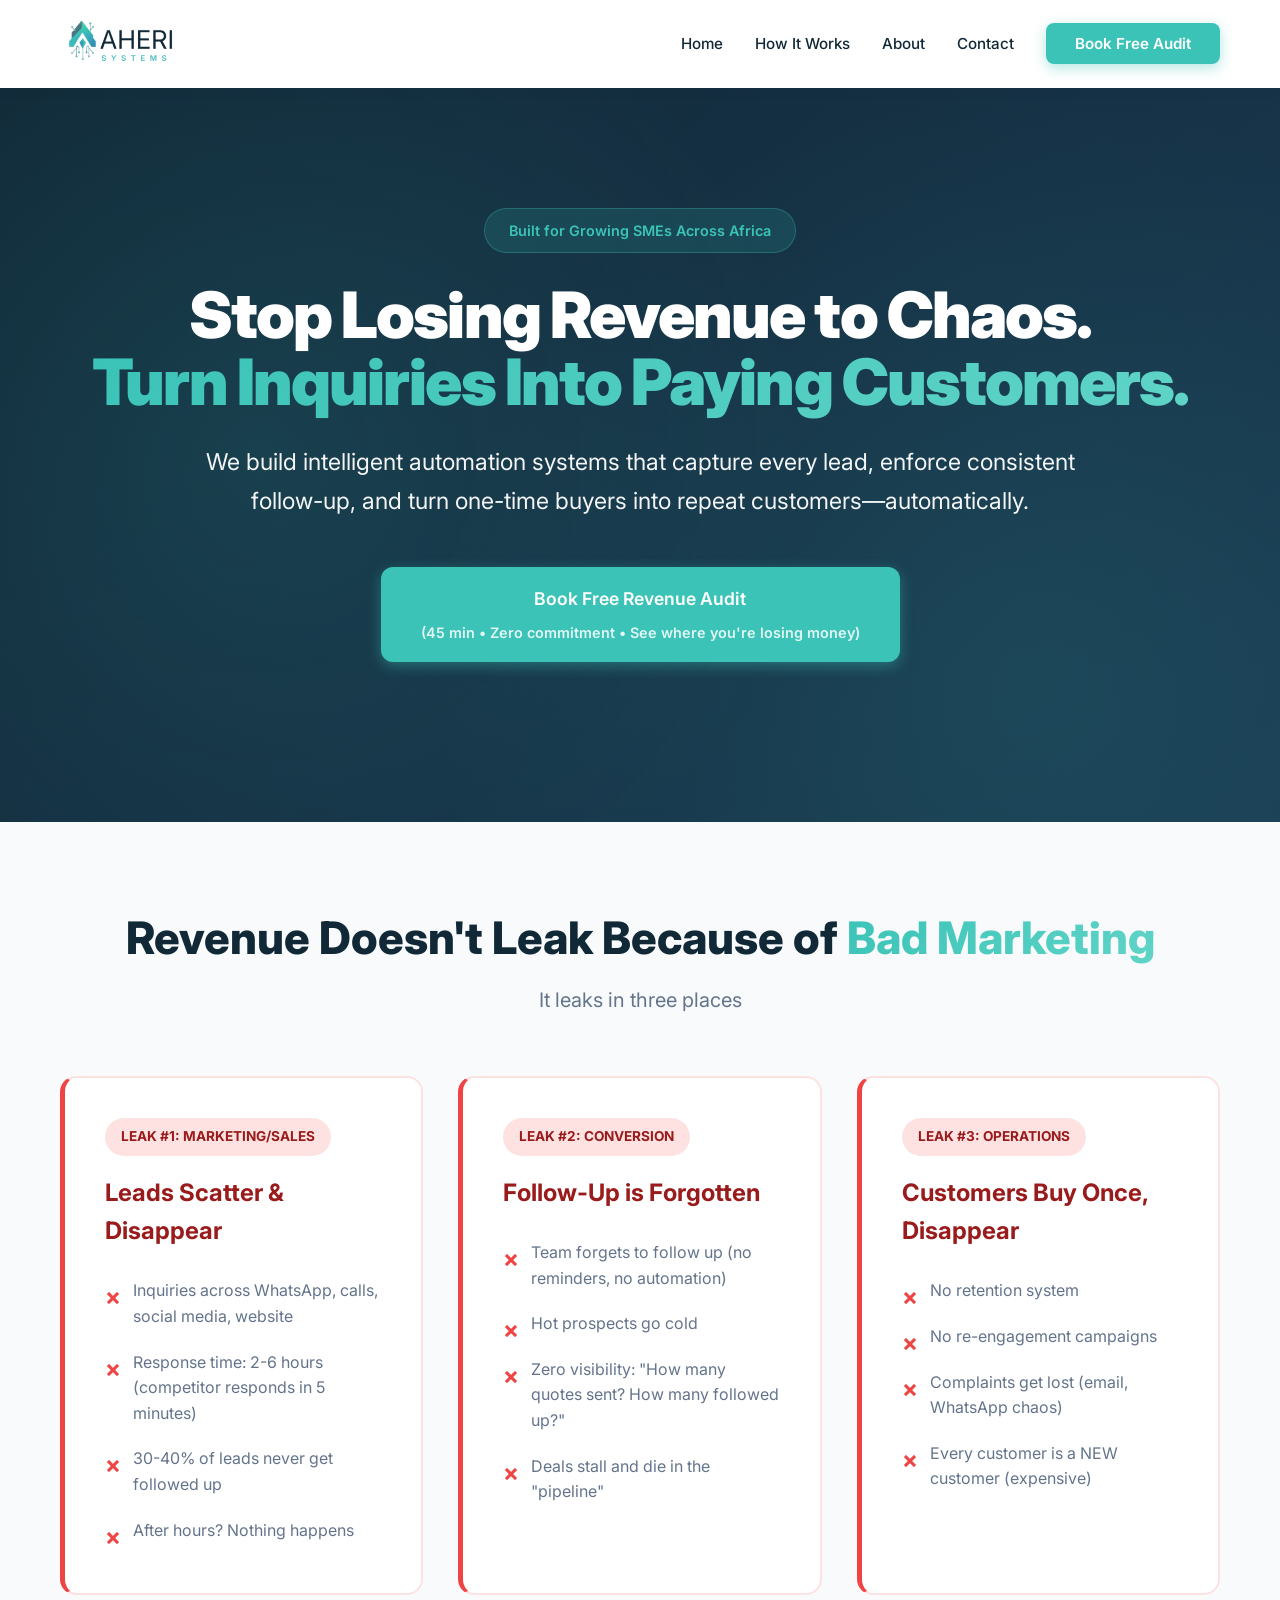
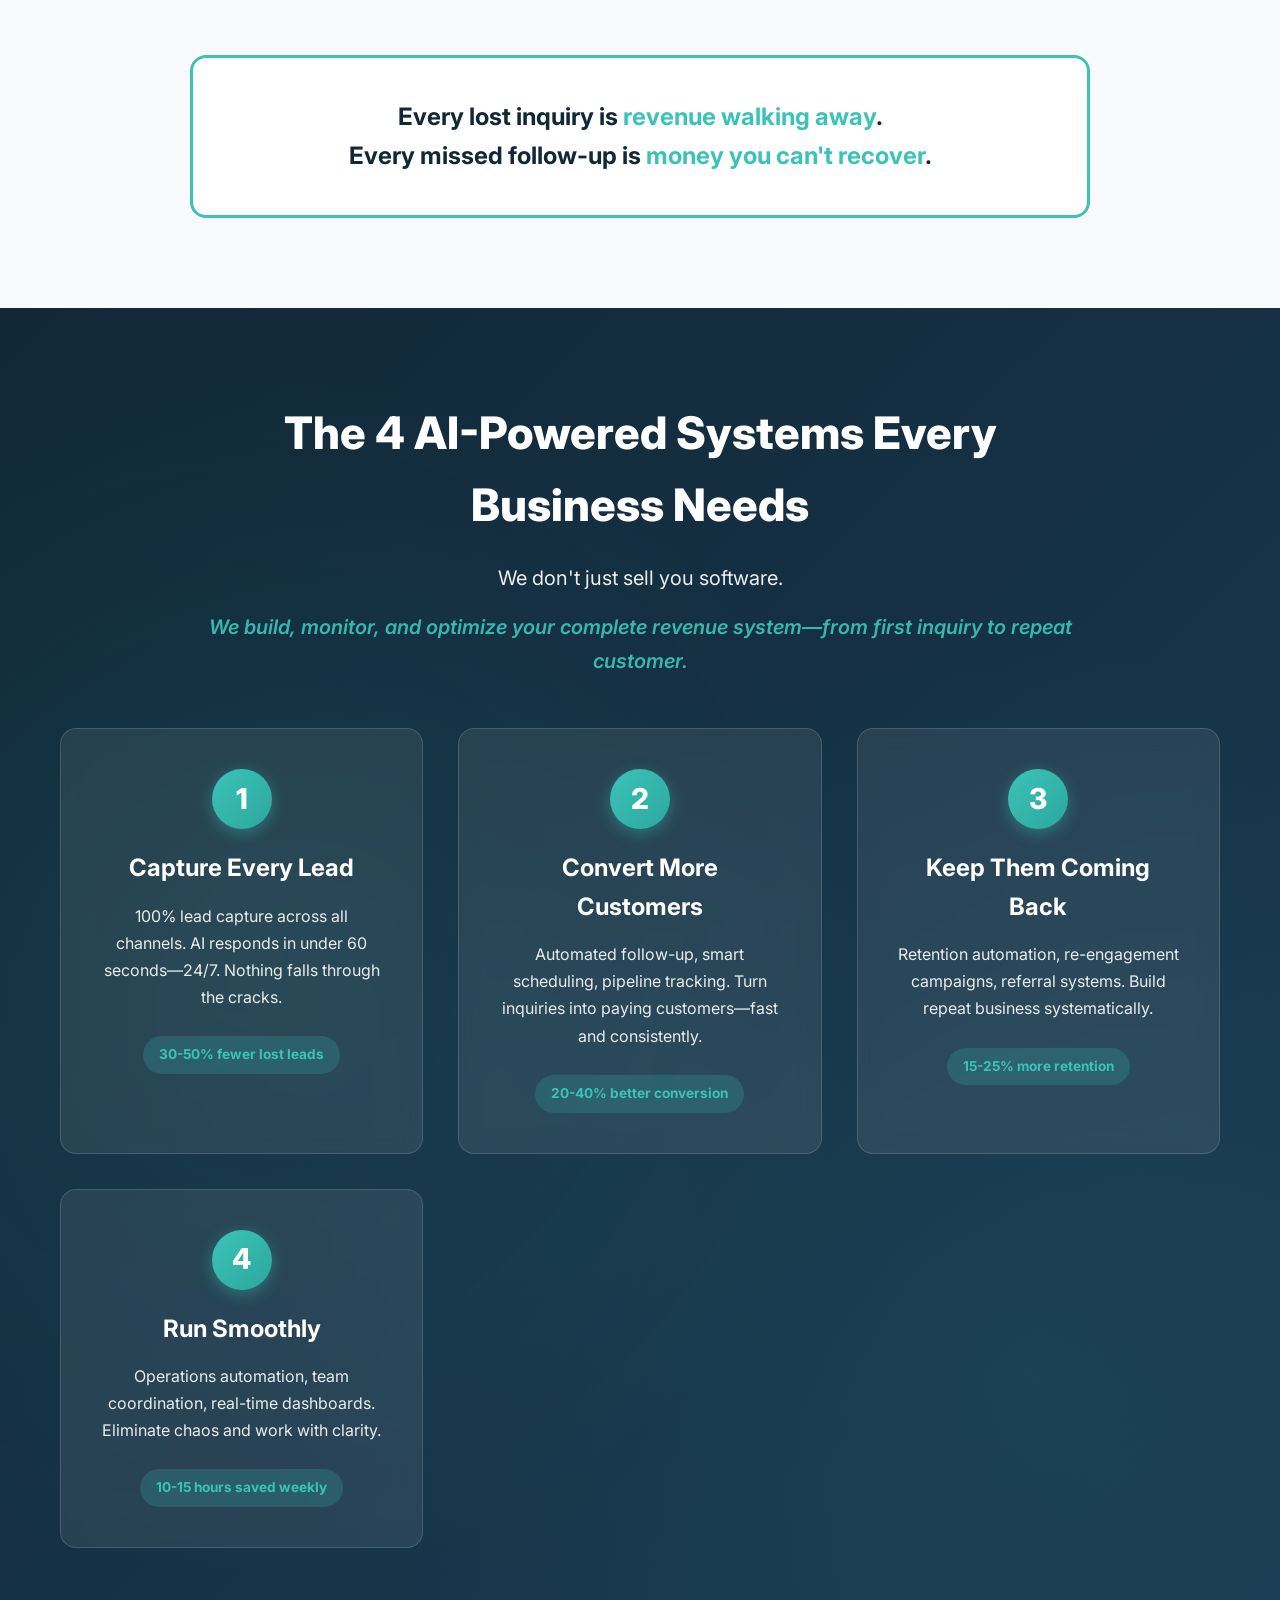
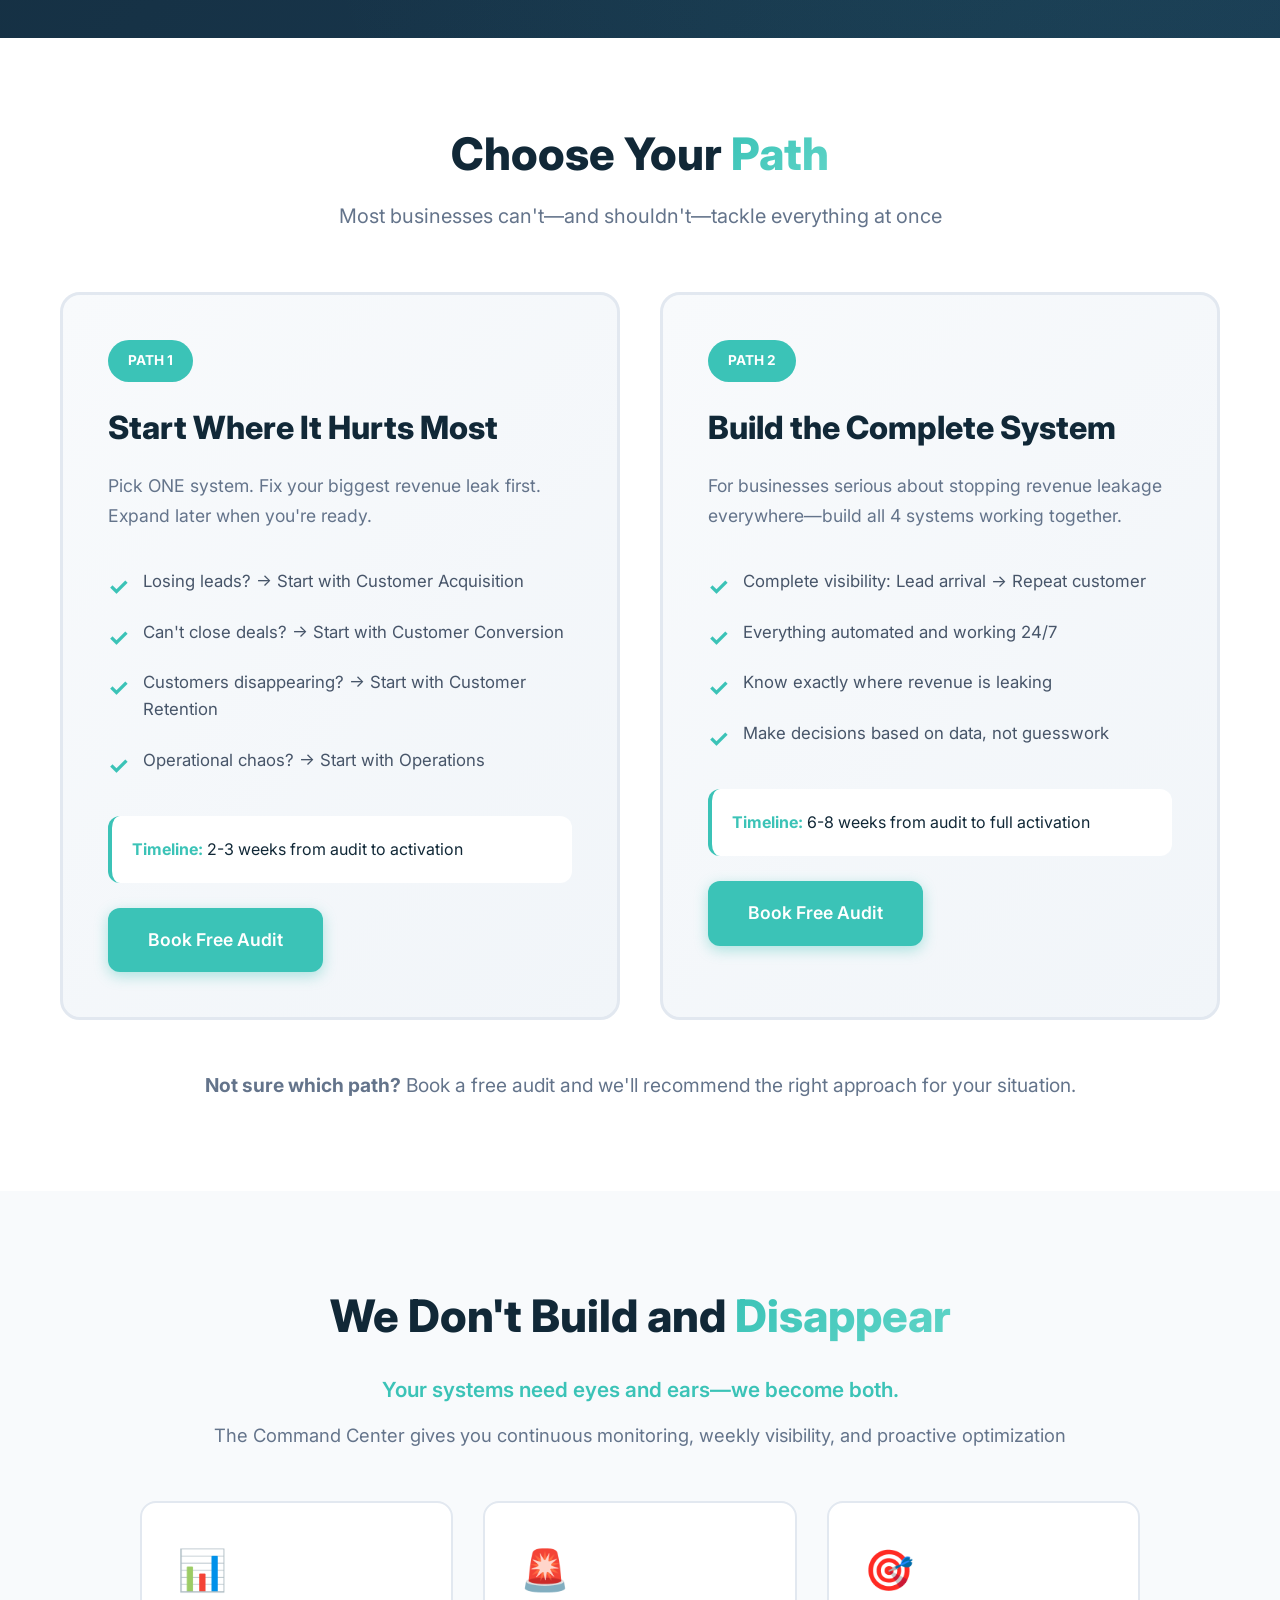
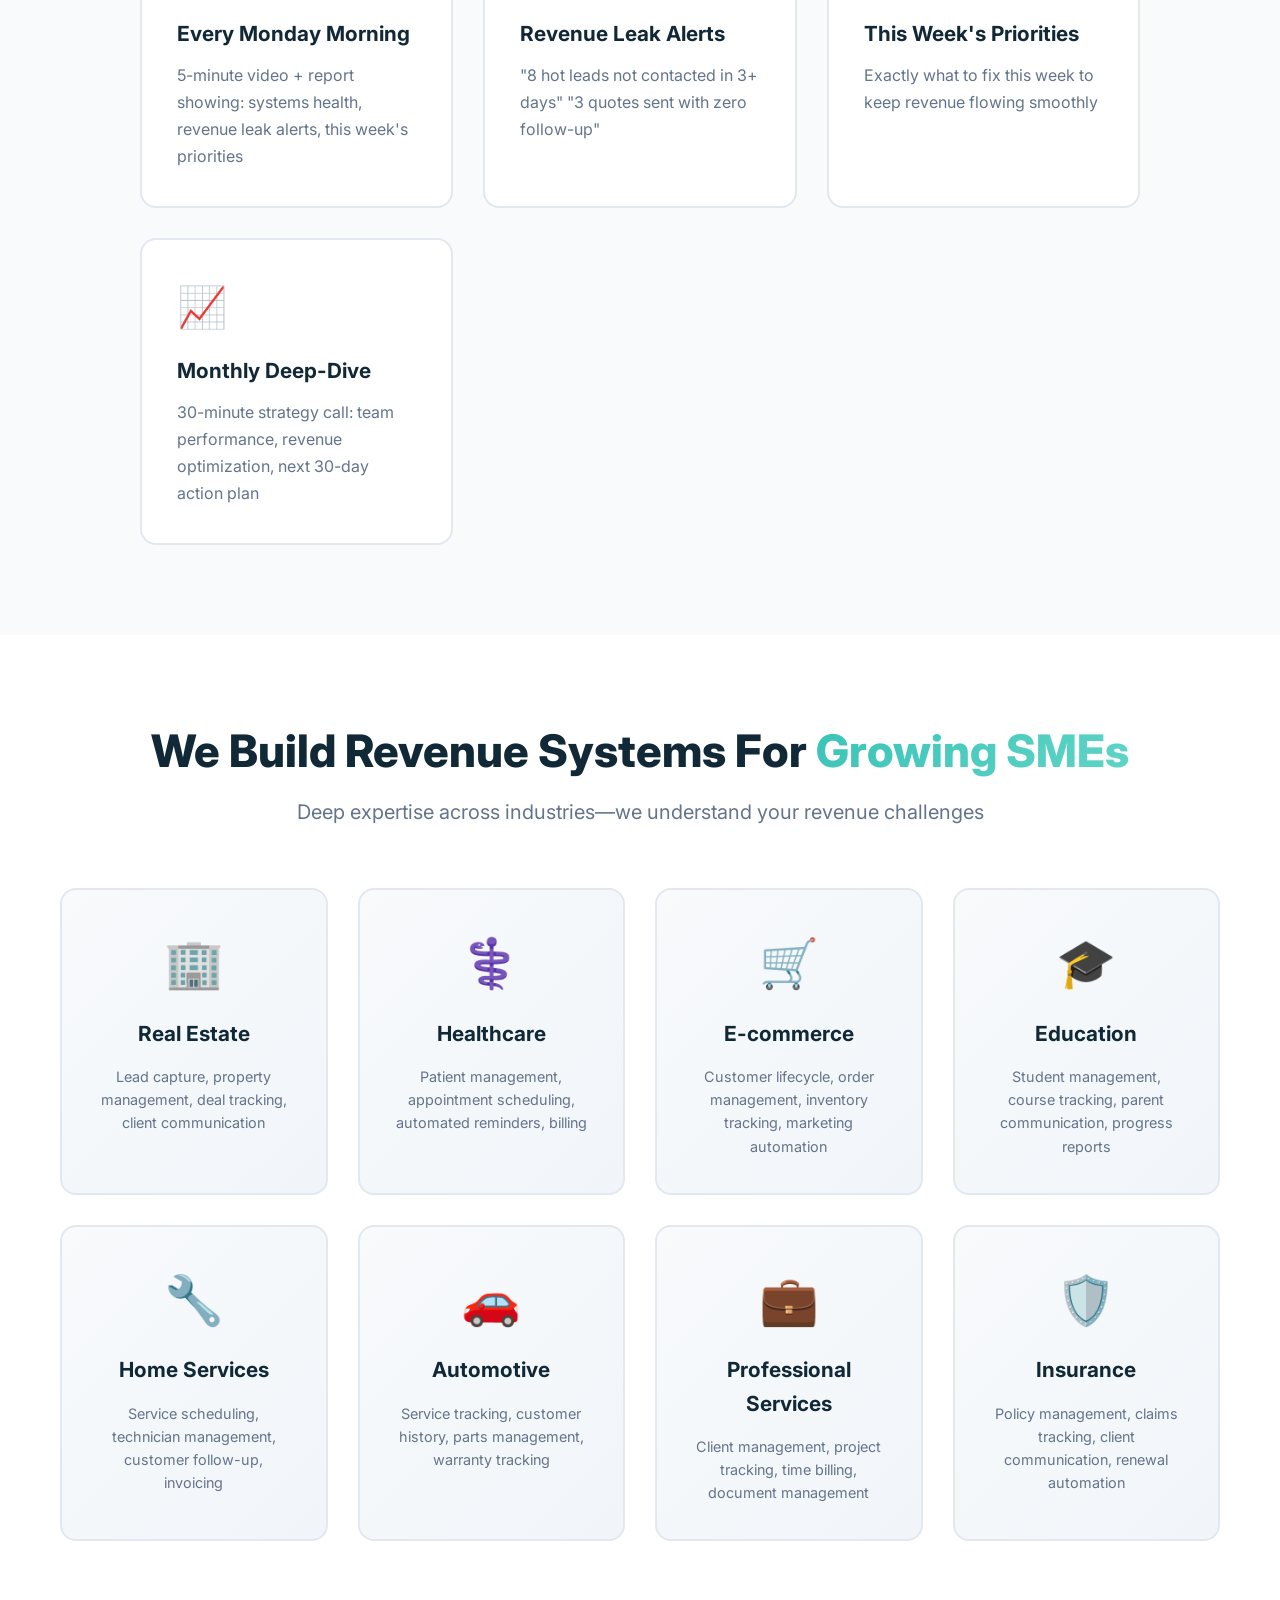
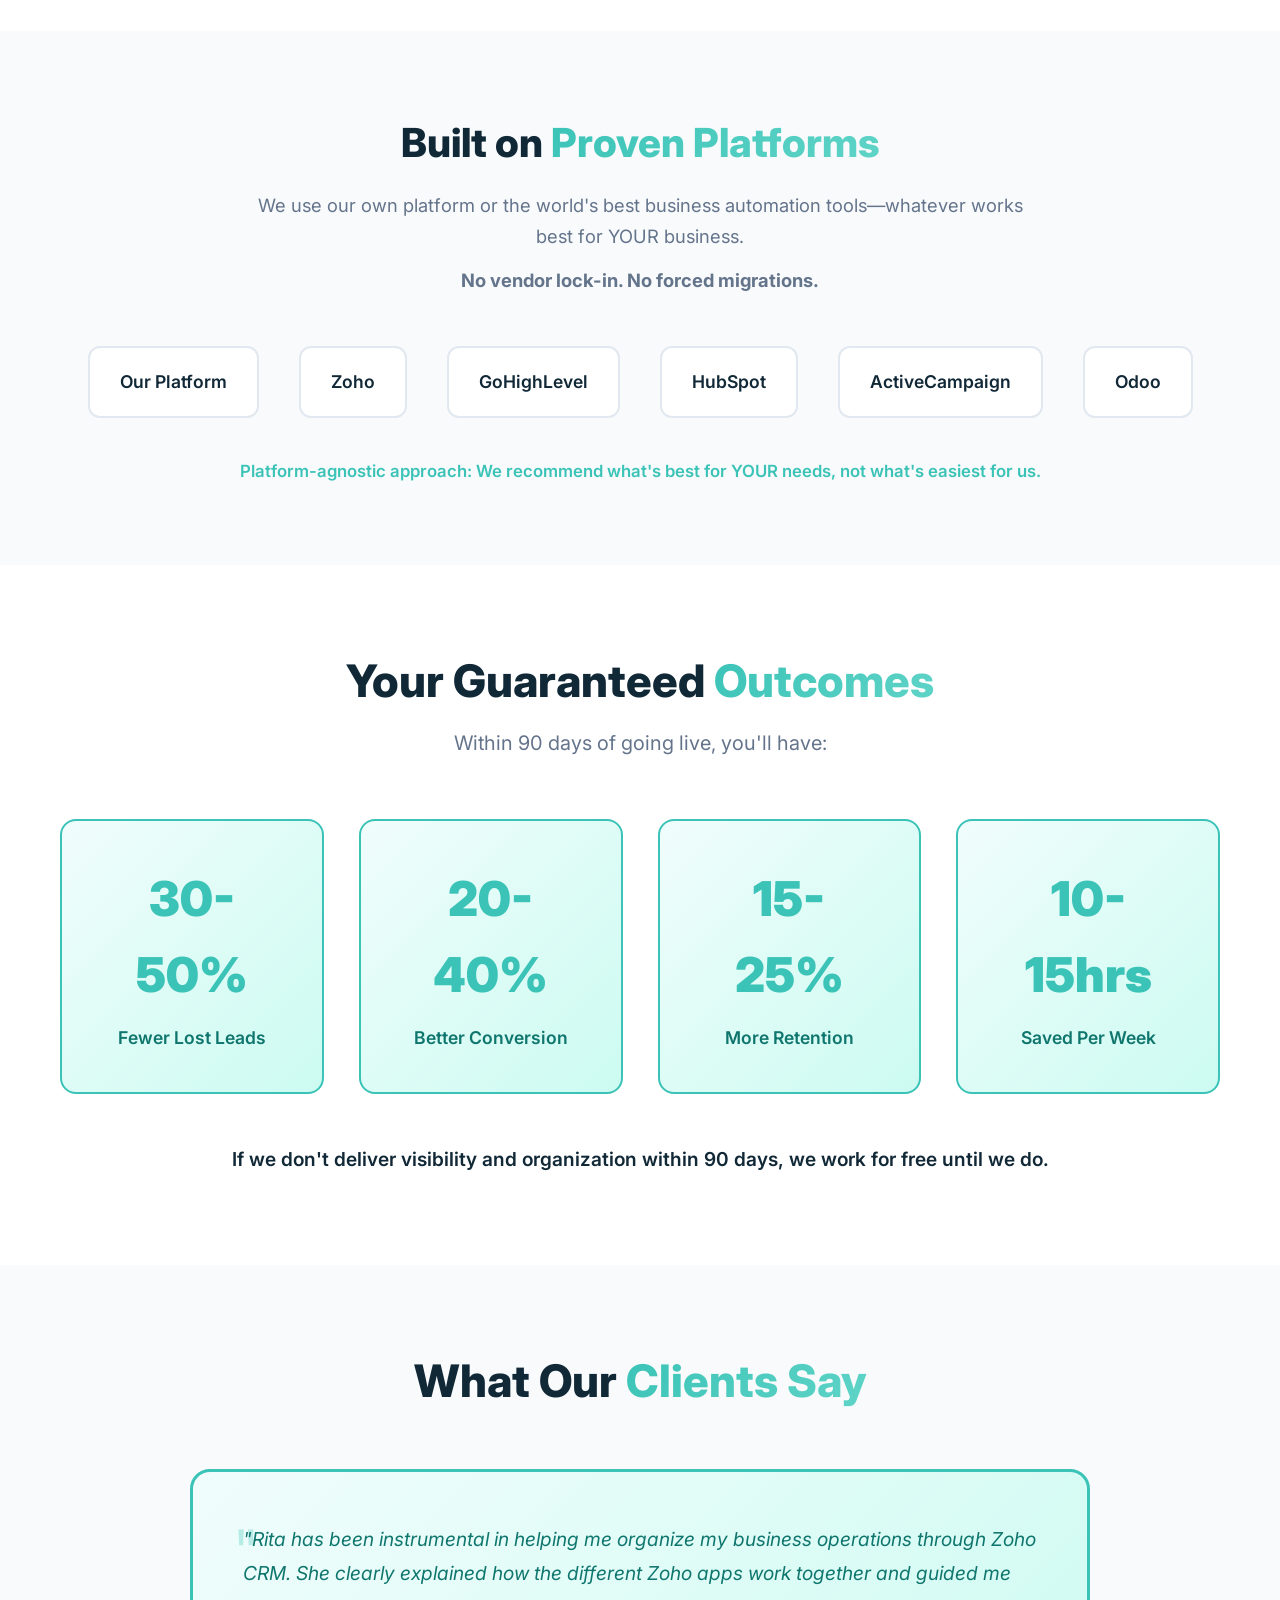
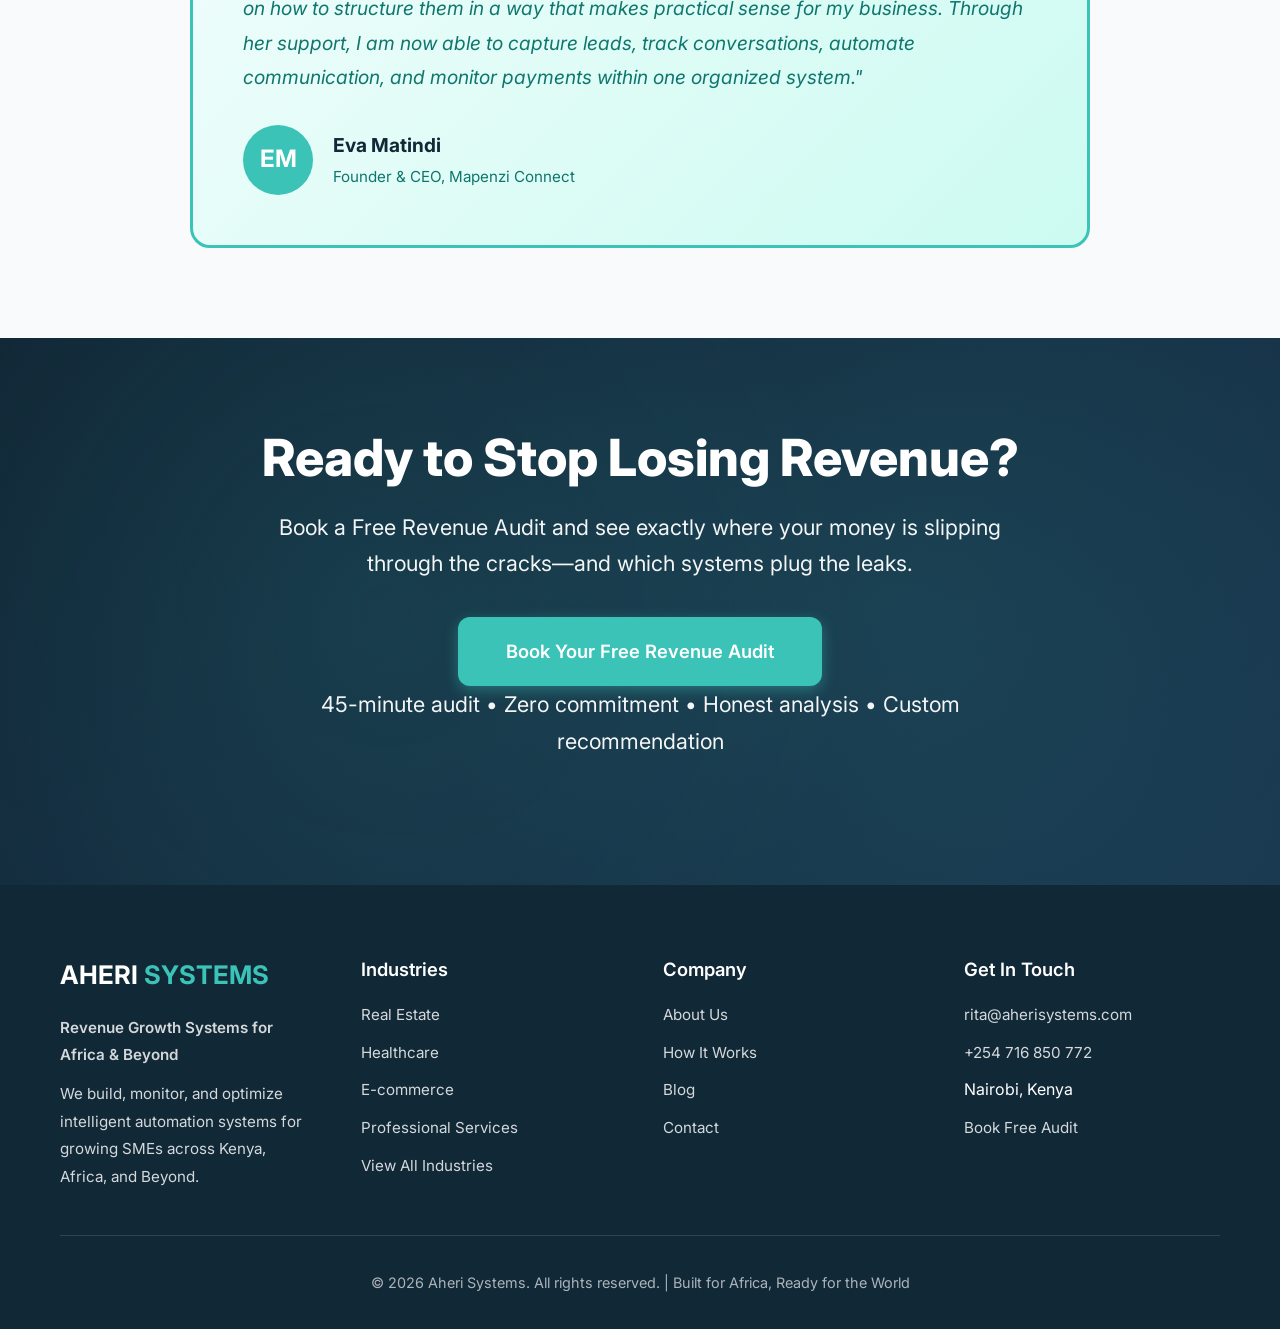
==== commit 4c0cba07: "Update index.html" ====
--- a/index.html
+++ b/index.html
@@ -11,39 +11,10 @@
     <link rel="manifest" href="/site.webmanifest">
     
     <!-- SEO Meta Tags -->
-    <title>Stop Losing Revenue to Chaos. Turn Inquiries Into Paying Customers. | Business Automation Systems | Aheri Systems Kenya</title>
+    <title>Stop Losing Revenue to Chaos | Business Automation Systems | Aheri Systems Kenya</title>
     <meta name="description" content="Revenue automation systems for growing SMEs in Kenya & Africa. Stop losing revenue to scattered leads, forgotten follow-ups, and operational chaos. 100% lead capture, automated workflows, predictable growth.">
-    <meta name="keywords" content="business automation Kenya, CRM implementation Africa, revenue growth system, lead management Kenya, sales automation, SME systems Kenya, Zoho CRM Kenya, business operations automation">
+    <meta name="keywords" content="business automation Kenya, CRM implementation Africa, revenue growth system, lead management Kenya, sales automation, SME systems Kenya, business operations automation">
     <meta name="author" content="Aheri Systems">
-    
-    <!-- Open Graph -->
-    <meta property="og:type" content="website">
-    <meta property="og:title" content="Stop Losing Revenue to Chaos | Aheri Systems Kenya">
-    <meta property="og:description" content="Revenue automation systems for growing SMEs. Stop losing money to poor follow-up and scattered operations.">
-    <meta property="og:url" content="https://aherisystems.com">
-    
-    <!-- Canonical URL -->
-    <link rel="canonical" href="https://aherisystems.com">
-    
-    <!-- Schema.org -->
-    <script type="application/ld+json">
-    {
-      "@context": "https://schema.org",
-      "@type": "ProfessionalService",
-      "name": "Aheri Systems",
-      "description": "Revenue automation systems for growing SMEs across Kenya and Africa",
-      "url": "https://aherisystems.com",
-      "address": {
-        "@type": "PostalAddress",
-        "addressLocality": "Nairobi",
-        "addressCountry": "KE"
-      },
-      "areaServed": ["Kenya", "East Africa", "Africa"],
-      "serviceType": ["Business Automation", "CRM Implementation", "Revenue Systems", "Sales Automation"],
-      "telephone": "+254716850772",
-      "email": "rita@aherisystems.com"
-    }
-    </script>
     
     <!-- Google Fonts -->
     <link rel="preconnect" href="https://fonts.googleapis.com">
@@ -201,17 +172,9 @@
         .hero-subtitle {
             font-size: 1.45rem;
             max-width: 920px;
-            margin: 0 auto 20px;
+            margin: 0 auto 45px;
             opacity: 0.95;
             line-height: 1.7;
-        }
-
-        .hero-subtext {
-            font-size: 1.15rem;
-            max-width: 820px;
-            margin: 0 auto 45px;
-            opacity: 0.85;
-            line-height: 1.6;
         }
 
         .hero-cta {
@@ -256,32 +219,10 @@
             border-color: rgba(255, 255, 255, 0.5);
         }
 
-        .hero-stats {
-            display: flex;
-            gap: 60px;
-            justify-content: center;
-            flex-wrap: wrap;
-            padding-top: 20px;
-        }
-
-        .stat {
-            text-align: center;
-        }
-
-        .stat-number {
-            display: block;
-            font-size: 3.2rem;
-            font-weight: 900;
-            color: #3bc3b7;
-            line-height: 1;
-            margin-bottom: 10px;
-        }
-
-        .stat-label {
-            display: block;
-            font-size: 0.95rem;
-            opacity: 0.88;
-            font-weight: 500;
+        .cta-helper {
+            font-size: 0.9rem;
+            opacity: 0.85;
+            margin-top: 8px;
         }
 
         /* Problem Section */
@@ -310,60 +251,82 @@
             margin: 0 auto;
         }
 
-        .problem-grid {
+        .leak-framework {
             display: grid;
-            grid-template-columns: repeat(auto-fit, minmax(280px, 1fr));
-            gap: 30px;
+            grid-template-columns: repeat(auto-fit, minmax(320px, 1fr));
+            gap: 35px;
             margin-top: 50px;
         }
 
-        .problem-card {
+        .leak-card {
             background: white;
             border-radius: 16px;
-            padding: 38px;
+            padding: 40px;
             border: 2px solid #fee2e2;
             border-left: 5px solid #ef4444;
             transition: all 0.3s ease;
         }
 
-        .problem-card:hover {
+        .leak-card:hover {
             transform: translateY(-6px);
             box-shadow: 0 12px 35px rgba(239, 68, 68, 0.12);
         }
 
-        .problem-icon {
-            font-size: 2.8rem;
+        .leak-badge {
+            display: inline-block;
+            background: #fee2e2;
+            color: #991b1b;
+            padding: 8px 16px;
+            border-radius: 20px;
+            font-size: 0.85rem;
+            font-weight: 700;
             margin-bottom: 18px;
-            display: block;
-        }
-
-        .problem-card h3 {
-            font-size: 1.35rem;
-            margin-bottom: 14px;
+            text-transform: uppercase;
+        }
+
+        .leak-card h3 {
+            font-size: 1.5rem;
+            margin-bottom: 18px;
             color: #991b1b;
             font-weight: 700;
         }
 
-        .problem-card p {
+        .leak-card ul {
+            list-style: none;
+        }
+
+        .leak-card ul li {
+            padding: 10px 0;
+            padding-left: 28px;
+            position: relative;
             color: #64748b;
-            line-height: 1.75;
-            font-size: 0.98rem;
+            font-size: 1rem;
+            line-height: 1.6;
+        }
+
+        .leak-card ul li:before {
+            content: "×";
+            position: absolute;
+            left: 0;
+            color: #ef4444;
+            font-weight: bold;
+            font-size: 1.5rem;
         }
 
         .problem-callout {
             text-align: center;
             margin-top: 60px;
-            padding: 35px;
+            padding: 40px;
             background: white;
             border-radius: 16px;
-            border: 2px solid #3bc3b7;
+            border: 3px solid #3bc3b7;
             max-width: 900px;
             margin-left: auto;
             margin-right: auto;
         }
 
         .problem-callout p {
-            font-size: 1.35rem;
+            font-size: 1.5rem;
             color: #112837;
             font-weight: 700;
             line-height: 1.6;
@@ -371,60 +334,6 @@
 
         .highlight {
             color: #3bc3b7;
-        }
-
-        /* Industries Section */
-        .industries-section {
-            padding: 90px 20px;
-            background: white;
-        }
-
-        .industries-grid {
-            display: grid;
-            grid-template-columns: repeat(auto-fit, minmax(260px, 1fr));
-            gap: 30px;
-            margin-top: 50px;
-        }
-
-        .industry-card {
-            background: linear-gradient(135deg, #f8fafc 0%, #f1f5f9 100%);
-            border-radius: 16px;
-            padding: 35px;
-            border: 2px solid #e2e8f0;
-            transition: all 0.3s ease;
-            text-align: center;
-        }
-
-        .industry-card:hover {
-            transform: translateY(-8px);
-            box-shadow: 0 15px 40px rgba(59, 195, 183, 0.15);
-            border-color: #3bc3b7;
-        }
-
-        .industry-icon {
-            font-size: 3rem;
-            margin-bottom: 15px;
-            display: block;
-        }
-
-        .industry-card h3 {
-            font-size: 1.3rem;
-            margin-bottom: 10px;
-            color: #112837;
-            font-weight: 700;
-        }
-
-        .industry-count {
-            color: #3bc3b7;
-            font-size: 0.9rem;
-            font-weight: 600;
-            margin-bottom: 15px;
-        }
-
-        .industry-card p {
-            color: #64748b;
-            font-size: 0.9rem;
-            line-height: 1.6;
         }
 
         /* Solution Section */
@@ -457,7 +366,7 @@
         .solution-intro {
             text-align: center;
             max-width: 900px;
-            margin: 0 auto 60px;
+            margin: 0 auto 25px;
         }
 
         .solution-intro h2 {
@@ -470,11 +379,19 @@
             font-size: 1.25rem;
             opacity: 0.92;
             line-height: 1.7;
+            margin-bottom: 15px;
+        }
+
+        .solution-tagline {
+            font-size: 1.15rem;
+            color: #3bc3b7;
+            font-weight: 600;
+            font-style: italic;
         }
 
         .solution-grid {
             display: grid;
-            grid-template-columns: repeat(auto-fit, minmax(250px, 1fr));
+            grid-template-columns: repeat(auto-fit, minmax(280px, 1fr));
             gap: 35px;
             margin-top: 50px;
         }
@@ -519,6 +436,234 @@
             font-size: 1rem;
             opacity: 0.9;
             line-height: 1.7;
+            margin-bottom: 15px;
+        }
+
+        .outcome-badge {
+            display: inline-block;
+            background: rgba(59, 195, 183, 0.2);
+            color: #3bc3b7;
+            padding: 8px 16px;
+            border-radius: 20px;
+            font-size: 0.85rem;
+            font-weight: 700;
+            margin-top: 10px;
+        }
+
+        /* Path Section */
+        .path-section {
+            padding: 90px 20px;
+            background: white;
+        }
+
+        .path-grid {
+            display: grid;
+            grid-template-columns: repeat(auto-fit, minmax(450px, 1fr));
+            gap: 40px;
+            margin-top: 50px;
+        }
+
+        .path-card {
+            background: linear-gradient(135deg, #f8fafc 0%, #f1f5f9 100%);
+            border-radius: 20px;
+            padding: 45px;
+            border: 3px solid #e2e8f0;
+            transition: all 0.3s ease;
+        }
+
+        .path-card:hover {
+            transform: translateY(-8px);
+            box-shadow: 0 15px 40px rgba(59, 195, 183, 0.15);
+            border-color: #3bc3b7;
+        }
+
+        .path-badge {
+            display: inline-block;
+            background: #3bc3b7;
+            color: white;
+            padding: 10px 20px;
+            border-radius: 25px;
+            font-size: 0.85rem;
+            font-weight: 700;
+            margin-bottom: 20px;
+            text-transform: uppercase;
+        }
+
+        .path-card h3 {
+            font-size: 2rem;
+            margin-bottom: 18px;
+            color: #112837;
+            font-weight: 800;
+        }
+
+        .path-card p {
+            font-size: 1.1rem;
+            color: #64748b;
+            line-height: 1.7;
+            margin-bottom: 25px;
+        }
+
+        .path-features {
+            list-style: none;
+            margin-bottom: 30px;
+        }
+
+        .path-features li {
+            padding: 12px 0;
+            padding-left: 35px;
+            position: relative;
+            color: #475569;
+            font-size: 1.05rem;
+        }
+
+        .path-features li:before {
+            content: "✓";
+            position: absolute;
+            left: 0;
+            color: #3bc3b7;
+            font-weight: bold;
+            font-size: 1.5rem;
+        }
+
+        .path-timeline {
+            background: white;
+            padding: 20px;
+            border-radius: 12px;
+            border-left: 4px solid #3bc3b7;
+            margin-bottom: 25px;
+        }
+
+        .path-timeline p {
+            font-size: 1rem;
+            color: #112837;
+            margin: 0;
+        }
+
+        .path-timeline strong {
+            color: #3bc3b7;
+        }
+
+        /* Command Center Section */
+        .command-section {
+            padding: 90px 20px;
+            background: #f8fafc;
+        }
+
+        .command-content {
+            max-width: 1000px;
+            margin: 0 auto;
+        }
+
+        .command-intro {
+            text-align: center;
+            margin-bottom: 50px;
+        }
+
+        .command-intro h2 {
+            font-size: 2.8rem;
+            margin-bottom: 20px;
+            font-weight: 800;
+            color: #112837;
+        }
+
+        .command-intro p {
+            font-size: 1.3rem;
+            color: #3bc3b7;
+            font-weight: 600;
+            margin-bottom: 15px;
+        }
+
+        .command-intro .subtitle {
+            font-size: 1.15rem;
+            color: #64748b;
+            font-weight: 400;
+        }
+
+        .command-grid {
+            display: grid;
+            grid-template-columns: repeat(auto-fit, minmax(280px, 1fr));
+            gap: 30px;
+            margin-top: 40px;
+        }
+
+        .command-box {
+            background: white;
+            padding: 35px;
+            border-radius: 16px;
+            border: 2px solid #e2e8f0;
+            transition: all 0.3s ease;
+        }
+
+        .command-box:hover {
+            transform: translateY(-5px);
+            box-shadow: 0 12px 35px rgba(59, 195, 183, 0.12);
+            border-color: #3bc3b7;
+        }
+
+        .command-icon {
+            font-size: 2.5rem;
+            margin-bottom: 15px;
+            display: block;
+        }
+
+        .command-box h4 {
+            font-size: 1.3rem;
+            margin-bottom: 12px;
+            color: #112837;
+            font-weight: 700;
+        }
+
+        .command-box p {
+            font-size: 1rem;
+            color: #64748b;
+            line-height: 1.7;
+        }
+
+        /* Industries Section */
+        .industries-section {
+            padding: 90px 20px;
+            background: white;
+        }
+
+        .industries-grid {
+            display: grid;
+            grid-template-columns: repeat(auto-fit, minmax(260px, 1fr));
+            gap: 30px;
+            margin-top: 50px;
+        }
+
+        .industry-card {
+            background: linear-gradient(135deg, #f8fafc 0%, #f1f5f9 100%);
+            border-radius: 16px;
+            padding: 35px;
+            border: 2px solid #e2e8f0;
+            transition: all 0.3s ease;
+            text-align: center;
+        }
+
+        .industry-card:hover {
+            transform: translateY(-8px);
+            box-shadow: 0 15px 40px rgba(59, 195, 183, 0.15);
+            border-color: #3bc3b7;
+        }
+
+        .industry-icon {
+            font-size: 3rem;
+            margin-bottom: 15px;
+            display: block;
+        }
+
+        .industry-card h3 {
+            font-size: 1.3rem;
+            margin-bottom: 15px;
+            color: #112837;
+            font-weight: 700;
+        }
+
+        .industry-card p {
+            color: #64748b;
+            font-size: 0.9rem;
+            line-height: 1.6;
         }
 
         /* Platform Section */
@@ -544,6 +689,7 @@
             font-size: 1.15rem;
             color: #64748b;
             line-height: 1.7;
+            margin-bottom: 12px;
         }
 
         .platform-logos {
@@ -580,10 +726,45 @@
             margin-top: 30px;
         }
 
+        /* Outcomes Section */
+        .outcomes-section {
+            padding: 90px 20px;
+            background: white;
+        }
+
+        .outcomes-grid {
+            display: grid;
+            grid-template-columns: repeat(auto-fit, minmax(260px, 1fr));
+            gap: 35px;
+            margin-top: 50px;
+        }
+
+        .outcome-card {
+            background: linear-gradient(135deg, #f0fdfc 0%, #ccfbf1 100%);
+            padding: 40px;
+            border-radius: 16px;
+            border: 2px solid #3bc3b7;
+            text-align: center;
+        }
+
+        .outcome-card h3 {
+            font-size: 3rem;
+            color: #3bc3b7;
+            font-weight: 900;
+            margin-bottom: 10px;
+        }
+
+        .outcome-card p {
+            font-size: 1.1rem;
+            color: #0f766e;
+            font-weight: 600;
+            line-height: 1.6;
+        }
+
         /* Testimonial Section */
         .testimonial-section {
             padding: 90px 20px;
-            background: white;
+            background: #f8fafc;
         }
 
         .testimonial-box {
@@ -712,7 +893,7 @@
 
         .footer-grid {
             display: grid;
-            grid-template-columns: repeat(auto-fit, minmin(250px, 1fr));
+            grid-template-columns: repeat(auto-fit, minmax(250px, 1fr));
             gap: 45px;
             margin-bottom: 45px;
         }
@@ -811,10 +992,6 @@
                 font-size: 1.15rem;
             }
 
-            .hero-subtext {
-                font-size: 1rem;
-            }
-
             .hero-cta {
                 flex-direction: column;
                 align-items: center;
@@ -825,16 +1002,16 @@
                 max-width: 320px;
             }
 
-            .hero-stats {
-                gap: 35px;
-            }
-
-            .stat-number {
-                font-size: 2.5rem;
-            }
-
             .section-header h2 {
                 font-size: 2rem;
+            }
+
+            .leak-framework {
+                grid-template-columns: 1fr;
+            }
+
+            .path-grid {
+                grid-template-columns: 1fr;
             }
 
             .industries-grid {
@@ -866,7 +1043,6 @@
                 </button>
                 <ul class="nav-menu">
                     <li><a href="index.html">Home</a></li>
-                    <li><a href="services.html">Services</a></li>
                     <li><a href="how-it-works.html">How It Works</a></li>
                     <li><a href="about.html">About</a></li>
                     <li><a href="contact.html">Contact</a></li>
@@ -888,30 +1064,11 @@
                 <p class="hero-subtitle">
                     We build intelligent automation systems that capture every lead, enforce consistent follow-up, and turn one-time buyers into repeat customers—automatically.
                 </p>
-                <p class="hero-subtext">
-                    Stop losing money to scattered leads, forgotten follow-ups, and operational chaos. Start converting more inquiries into revenue with systems that work 24/7.
-                </p>
                 <div class="hero-cta">
-                    <a href="https://calendar.app.google/pm9QhCkfKvTPau3D9" class="btn btn-primary" target="_blank">Book Free Revenue Audit</a>
-                    <a href="#industries" class="btn btn-secondary">See Industries We Serve</a>
-                </div>
-                <div class="hero-stats">
-                    <div class="stat">
-                        <span class="stat-number">100%</span>
-                        <span class="stat-label">Lead Capture Rate</span>
-                    </div>
-                    <div class="stat">
-                        <span class="stat-number">24/7</span>
-                        <span class="stat-label">Automated Systems</span>
-                    </div>
-                    <div class="stat">
-                        <span class="stat-number">8+</span>
-                        <span class="stat-label">Industries Served</span>
-                    </div>
-                    <div class="stat">
-                        <span class="stat-number">95%</span>
-                        <span class="stat-label">Client Retention</span>
-                    </div>
+                    <a href="https://calendar.app.google/pm9QhCkfKvTPau3D9" class="btn btn-primary" target="_blank">
+                        Book Free Revenue Audit
+                        <div class="cta-helper">(45 min • Zero commitment • See where you're losing money)</div>
+                    </a>
                 </div>
             </div>
         </div>
@@ -921,29 +1078,39 @@
     <section class="problem-section">
         <div class="container">
             <div class="section-header">
-                <h2>You're Not Losing Revenue Because of <span class="gradient-text">Bad Marketing</span></h2>
-                <p>You're losing it because inquiries aren't converting into paying customers</p>
-            </div>
-            <div class="problem-grid">
-                <div class="problem-card">
-                    <span class="problem-icon">📱</span>
+                <h2>Revenue Doesn't Leak Because of <span class="gradient-text">Bad Marketing</span></h2>
+                <p>It leaks in three places</p>
+            </div>
+            <div class="leak-framework">
+                <div class="leak-card">
+                    <span class="leak-badge">Leak #1: Marketing/Sales</span>
                     <h3>Leads Scatter & Disappear</h3>
-                    <p>Inquiries come through WhatsApp, calls, website forms, and social media. By the time you respond (if you respond), they've already chosen your competitor.</p>
-                </div>
-                <div class="problem-card">
-                    <span class="problem-icon">⏰</span>
+                    <ul>
+                        <li>Inquiries across WhatsApp, calls, social media, website</li>
+                        <li>Response time: 2-6 hours (competitor responds in 5 minutes)</li>
+                        <li>30-40% of leads never get followed up</li>
+                        <li>After hours? Nothing happens</li>
+                    </ul>
+                </div>
+                <div class="leak-card">
+                    <span class="leak-badge">Leak #2: Conversion</span>
                     <h3>Follow-Up is Forgotten</h3>
-                    <p>Your team forgets to follow up. No reminders, no automation, no accountability. Hot prospects go cold. Deals stall and die in your "pipeline."</p>
-                </div>
-                <div class="problem-card">
-                    <span class="problem-icon">📉</span>
-                    <h3>Zero Visibility Into Performance</h3>
-                    <p>How many inquiries came in this week? How many converted? You don't know—and that's costing you thousands in lost revenue every month.</p>
-                </div>
-                <div class="problem-card">
-                    <span class="problem-icon">👻</span>
-                    <h3>Customers Buy Once, Never Return</h3>
-                    <p>No retention system. No re-engagement. No repeat business. Every customer is a new customer—and that's the most expensive way to grow.</p>
+                    <ul>
+                        <li>Team forgets to follow up (no reminders, no automation)</li>
+                        <li>Hot prospects go cold</li>
+                        <li>Zero visibility: "How many quotes sent? How many followed up?"</li>
+                        <li>Deals stall and die in the "pipeline"</li>
+                    </ul>
+                </div>
+                <div class="leak-card">
+                    <span class="leak-badge">Leak #3: Operations</span>
+                    <h3>Customers Buy Once, Disappear</h3>
+                    <ul>
+                        <li>No retention system</li>
+                        <li>No re-engagement campaigns</li>
+                        <li>Complaints get lost (email, WhatsApp chaos)</li>
+                        <li>Every customer is a NEW customer (expensive)</li>
+                    </ul>
                 </div>
             </div>
             <div class="problem-callout">
@@ -951,58 +1118,6 @@
                     Every lost inquiry is <span class="highlight">revenue walking away</span>.<br>
                     Every missed follow-up is <span class="highlight">money you can't recover</span>.
                 </p>
-            </div>
-        </div>
-    </section>
-
-    <!-- Industries Section -->
-    <section class="industries-section" id="industries">
-        <div class="container">
-            <div class="section-header">
-                <h2>We Build Revenue Systems For <span class="gradient-text">Growing SMEs</span></h2>
-                <p>Deep expertise across industries—we understand your revenue challenges</p>
-            </div>
-            <div class="industries-grid">
-                <div class="industry-card">
-                    <span class="industry-icon">🏢</span>
-                    <h3>Real Estate</h3>
-                    <p>Lead capture, property management, deal tracking, client communication</p>
-                </div>
-                <div class="industry-card">
-                    <span class="industry-icon">⚕️</span>
-                    <h3>Healthcare</h3>
-                    <p>Patient management, appointment scheduling, automated reminders, billing</p>
-                </div>
-                <div class="industry-card">
-                    <span class="industry-icon">🛒</span>
-                    <h3>E-commerce</h3>
-                    <p>Customer lifecycle, order management, inventory tracking, marketing automation</p>
-                </div>
-                <div class="industry-card">
-                    <span class="industry-icon">🎓</span>
-                    <h3>Education</h3>
-                    <p>Student management, course tracking, parent communication, progress reports</p>
-                </div>
-                <div class="industry-card">
-                    <span class="industry-icon">🔧</span>
-                    <h3>Home Services</h3>
-                    <p>Service scheduling, technician management, customer follow-up, invoicing</p>
-                </div>
-                <div class="industry-card">
-                    <span class="industry-icon">🚗</span>
-                    <h3>Automotive</h3>
-                    <p>Service tracking, customer history, parts management, warranty tracking</p>
-                </div>
-                <div class="industry-card">
-                    <span class="industry-icon">💼</span>
-                    <h3>Professional Services</h3>
-                    <p>Client management, project tracking, time billing, document management</p>
-                </div>
-                <div class="industry-card">
-                    <span class="industry-icon">🛡️</span>
-                    <h3>Insurance</h3>
-                    <p>Policy management, claims tracking, client communication, renewal automation</p>
-                </div>
             </div>
         </div>
     </section>
@@ -1013,29 +1128,168 @@
             <div class="container">
                 <div class="solution-intro">
                     <h2>The 4 AI-Powered Systems Every Business Needs</h2>
-                    <p>We don't just sell you software. We build, monitor, and optimize your complete revenue system—from first inquiry to repeat customer.</p>
+                    <p>We don't just sell you software.</p>
+                    <p class="solution-tagline">We build, monitor, and optimize your complete revenue system—from first inquiry to repeat customer.</p>
                 </div>
                 <div class="solution-grid">
                     <div class="solution-box">
                         <div class="solution-number">1</div>
                         <h3>Capture Every Lead</h3>
                         <p>100% lead capture across all channels. AI responds in under 60 seconds—24/7. Nothing falls through the cracks.</p>
+                        <span class="outcome-badge">30-50% fewer lost leads</span>
                     </div>
                     <div class="solution-box">
                         <div class="solution-number">2</div>
                         <h3>Convert More Customers</h3>
                         <p>Automated follow-up, smart scheduling, pipeline tracking. Turn inquiries into paying customers—fast and consistently.</p>
+                        <span class="outcome-badge">20-40% better conversion</span>
                     </div>
                     <div class="solution-box">
                         <div class="solution-number">3</div>
                         <h3>Keep Them Coming Back</h3>
                         <p>Retention automation, re-engagement campaigns, referral systems. Build repeat business systematically.</p>
+                        <span class="outcome-badge">15-25% more retention</span>
                     </div>
                     <div class="solution-box">
                         <div class="solution-number">4</div>
                         <h3>Run Smoothly</h3>
                         <p>Operations automation, team coordination, real-time dashboards. Eliminate chaos and work with clarity.</p>
+                        <span class="outcome-badge">10-15 hours saved weekly</span>
                     </div>
+                </div>
+            </div>
+        </div>
+    </section>
+
+    <!-- Path Section -->
+    <section class="path-section">
+        <div class="container">
+            <div class="section-header">
+                <h2>Choose Your <span class="gradient-text">Path</span></h2>
+                <p>Most businesses can't—and shouldn't—tackle everything at once</p>
+            </div>
+            <div class="path-grid">
+                <div class="path-card">
+                    <span class="path-badge">Path 1</span>
+                    <h3>Start Where It Hurts Most</h3>
+                    <p>Pick ONE system. Fix your biggest revenue leak first. Expand later when you're ready.</p>
+                    <ul class="path-features">
+                        <li>Losing leads? → Start with Customer Acquisition</li>
+                        <li>Can't close deals? → Start with Customer Conversion</li>
+                        <li>Customers disappearing? → Start with Customer Retention</li>
+                        <li>Operational chaos? → Start with Operations</li>
+                    </ul>
+                    <div class="path-timeline">
+                        <p><strong>Timeline:</strong> 2-3 weeks from audit to activation</p>
+                    </div>
+                    <a href="https://calendar.app.google/pm9QhCkfKvTPau3D9" class="btn btn-primary btn-block" target="_blank">Book Free Audit</a>
+                </div>
+                <div class="path-card">
+                    <span class="path-badge">Path 2</span>
+                    <h3>Build the Complete System</h3>
+                    <p>For businesses serious about stopping revenue leakage everywhere—build all 4 systems working together.</p>
+                    <ul class="path-features">
+                        <li>Complete visibility: Lead arrival → Repeat customer</li>
+                        <li>Everything automated and working 24/7</li>
+                        <li>Know exactly where revenue is leaking</li>
+                        <li>Make decisions based on data, not guesswork</li>
+                    </ul>
+                    <div class="path-timeline">
+                        <p><strong>Timeline:</strong> 6-8 weeks from audit to full activation</p>
+                    </div>
+                    <a href="https://calendar.app.google/pm9QhCkfKvTPau3D9" class="btn btn-primary btn-block" target="_blank">Book Free Audit</a>
+                </div>
+            </div>
+            <div style="text-align: center; margin-top: 50px;">
+                <p style="font-size: 1.2rem; color: #64748b;">
+                    <strong>Not sure which path?</strong> Book a free audit and we'll recommend the right approach for your situation.
+                </p>
+            </div>
+        </div>
+    </section>
+
+    <!-- Command Center Section -->
+    <section class="command-section">
+        <div class="container">
+            <div class="command-content">
+                <div class="command-intro">
+                    <h2>We Don't Build and <span class="gradient-text">Disappear</span></h2>
+                    <p>Your systems need eyes and ears—we become both.</p>
+                    <p class="subtitle">The Command Center gives you continuous monitoring, weekly visibility, and proactive optimization</p>
+                </div>
+                <div class="command-grid">
+                    <div class="command-box">
+                        <span class="command-icon">📊</span>
+                        <h4>Every Monday Morning</h4>
+                        <p>5-minute video + report showing: systems health, revenue leak alerts, this week's priorities</p>
+                    </div>
+                    <div class="command-box">
+                        <span class="command-icon">🚨</span>
+                        <h4>Revenue Leak Alerts</h4>
+                        <p>"8 hot leads not contacted in 3+ days" "3 quotes sent with zero follow-up"</p>
+                    </div>
+                    <div class="command-box">
+                        <span class="command-icon">🎯</span>
+                        <h4>This Week's Priorities</h4>
+                        <p>Exactly what to fix this week to keep revenue flowing smoothly</p>
+                    </div>
+                    <div class="command-box">
+                        <span class="command-icon">📈</span>
+                        <h4>Monthly Deep-Dive</h4>
+                        <p>30-minute strategy call: team performance, revenue optimization, next 30-day action plan</p>
+                    </div>
+                </div>
+            </div>
+        </div>
+    </section>
+
+    <!-- Industries Section -->
+    <section class="industries-section">
+        <div class="container">
+            <div class="section-header">
+                <h2>We Build Revenue Systems For <span class="gradient-text">Growing SMEs</span></h2>
+                <p>Deep expertise across industries—we understand your revenue challenges</p>
+            </div>
+            <div class="industries-grid">
+                <div class="industry-card">
+                    <span class="industry-icon">🏢</span>
+                    <h3>Real Estate</h3>
+                    <p>Lead capture, property management, deal tracking, client communication</p>
+                </div>
+                <div class="industry-card">
+                    <span class="industry-icon">⚕️</span>
+                    <h3>Healthcare</h3>
+                    <p>Patient management, appointment scheduling, automated reminders, billing</p>
+                </div>
+                <div class="industry-card">
+                    <span class="industry-icon">🛒</span>
+                    <h3>E-commerce</h3>
+                    <p>Customer lifecycle, order management, inventory tracking, marketing automation</p>
+                </div>
+                <div class="industry-card">
+                    <span class="industry-icon">🎓</span>
+                    <h3>Education</h3>
+                    <p>Student management, course tracking, parent communication, progress reports</p>
+                </div>
+                <div class="industry-card">
+                    <span class="industry-icon">🔧</span>
+                    <h3>Home Services</h3>
+                    <p>Service scheduling, technician management, customer follow-up, invoicing</p>
+                </div>
+                <div class="industry-card">
+                    <span class="industry-icon">🚗</span>
+                    <h3>Automotive</h3>
+                    <p>Service tracking, customer history, parts management, warranty tracking</p>
+                </div>
+                <div class="industry-card">
+                    <span class="industry-icon">💼</span>
+                    <h3>Professional Services</h3>
+                    <p>Client management, project tracking, time billing, document management</p>
+                </div>
+                <div class="industry-card">
+                    <span class="industry-icon">🛡️</span>
+                    <h3>Insurance</h3>
+                    <p>Policy management, claims tracking, client communication, renewal automation</p>
                 </div>
             </div>
         </div>
@@ -1046,9 +1300,11 @@
         <div class="container">
             <div class="platform-intro">
                 <h2>Built on <span class="gradient-text">Proven Platforms</span></h2>
-                <p>Besides our own platform, we're experts in the world's best business automation platforms. We'll recommend the right fit for YOUR business—no vendor lock-in.</p>
+                <p>We use our own platform or the world's best business automation tools—whatever works best for YOUR business.</p>
+                <p><strong>No vendor lock-in. No forced migrations.</strong></p>
             </div>
             <div class="platform-logos">
+                <div class="platform-logo">Our Platform</div>
                 <div class="platform-logo">Zoho</div>
                 <div class="platform-logo">GoHighLevel</div>
                 <div class="platform-logo">HubSpot</div>
@@ -1056,8 +1312,41 @@
                 <div class="platform-logo">Odoo</div>
             </div>
             <p class="platform-note">
-                Platform-agnostic approach: We use what works best for YOUR business, not what's easiest for us.
+                Platform-agnostic approach: We recommend what's best for YOUR needs, not what's easiest for us.
             </p>
+        </div>
+    </section>
+
+    <!-- Outcomes Section -->
+    <section class="outcomes-section">
+        <div class="container">
+            <div class="section-header">
+                <h2>Your Guaranteed <span class="gradient-text">Outcomes</span></h2>
+                <p>Within 90 days of going live, you'll have:</p>
+            </div>
+            <div class="outcomes-grid">
+                <div class="outcome-card">
+                    <h3>30-50%</h3>
+                    <p>Fewer Lost Leads</p>
+                </div>
+                <div class="outcome-card">
+                    <h3>20-40%</h3>
+                    <p>Better Conversion</p>
+                </div>
+                <div class="outcome-card">
+                    <h3>15-25%</h3>
+                    <p>More Retention</p>
+                </div>
+                <div class="outcome-card">
+                    <h3>10-15hrs</h3>
+                    <p>Saved Per Week</p>
+                </div>
+            </div>
+            <div style="text-align: center; margin-top: 50px;">
+                <p style="font-size: 1.2rem; color: #112837; font-weight: 600;">
+                    If we don't deliver visibility and organization within 90 days, we work for free until we do.
+                </p>
+            </div>
         </div>
     </section>
 
@@ -1071,17 +1360,13 @@
                 <div class="quote-icon">"</div>
                 <div class="testimonial-content">
                     <p class="testimonial-text">
-                        "Rita has been instrumental in helping me organize my business operations through Zoho CRM. She clearly explained how the different Zoho apps work together and guided me on how to structure them in a way that makes practical sense for my business.
-                        <br><br>
-                        Through her support, I am now able to capture leads, track conversations, automate communication, and monitor payments within one organized system. She is patient, knowledgeable, and always available to answer questions, which makes the learning process smooth and empowering.
-                        <br><br>
-                        I highly recommend Rita to any business owner looking to streamline operations and use Zoho effectively."
+                        "Rita has been instrumental in helping me organize my business operations through Zoho CRM. She clearly explained how the different Zoho apps work together and guided me on how to structure them in a way that makes practical sense for my business. Through her support, I am now able to capture leads, track conversations, automate communication, and monitor payments within one organized system."
                     </p>
                     <div class="testimonial-author">
                         <div class="author-image">EM</div>
                         <div class="author-info">
                             <h4>Eva Matindi</h4>
-                            <p>Founder & CEO, Mapenzi Connect | Intentional Companionship & Belonging for Mature Singles</p>
+                            <p>Founder & CEO, Mapenzi Connect</p>
                         </div>
                     </div>
                 </div>
@@ -1115,11 +1400,11 @@
                 <div class="footer-col">
                     <h4>Industries</h4>
                     <ul>
-                        <li><a href="services.html">Real Estate</a></li>
-                        <li><a href="services.html">Healthcare</a></li>
-                        <li><a href="services.html">E-commerce</a></li>
-                        <li><a href="services.html">Professional Services</a></li>
-                        <li><a href="services.html">View All Industries →</a></li>
+                        <li><a href="#industries">Real Estate</a></li>
+                        <li><a href="#industries">Healthcare</a></li>
+                        <li><a href="#industries">E-commerce</a></li>
+                        <li><a href="#industries">Professional Services</a></li>
+                        <li><a href="#industries">View All Industries</a></li>
                     </ul>
                 </div>
                 <div class="footer-col">
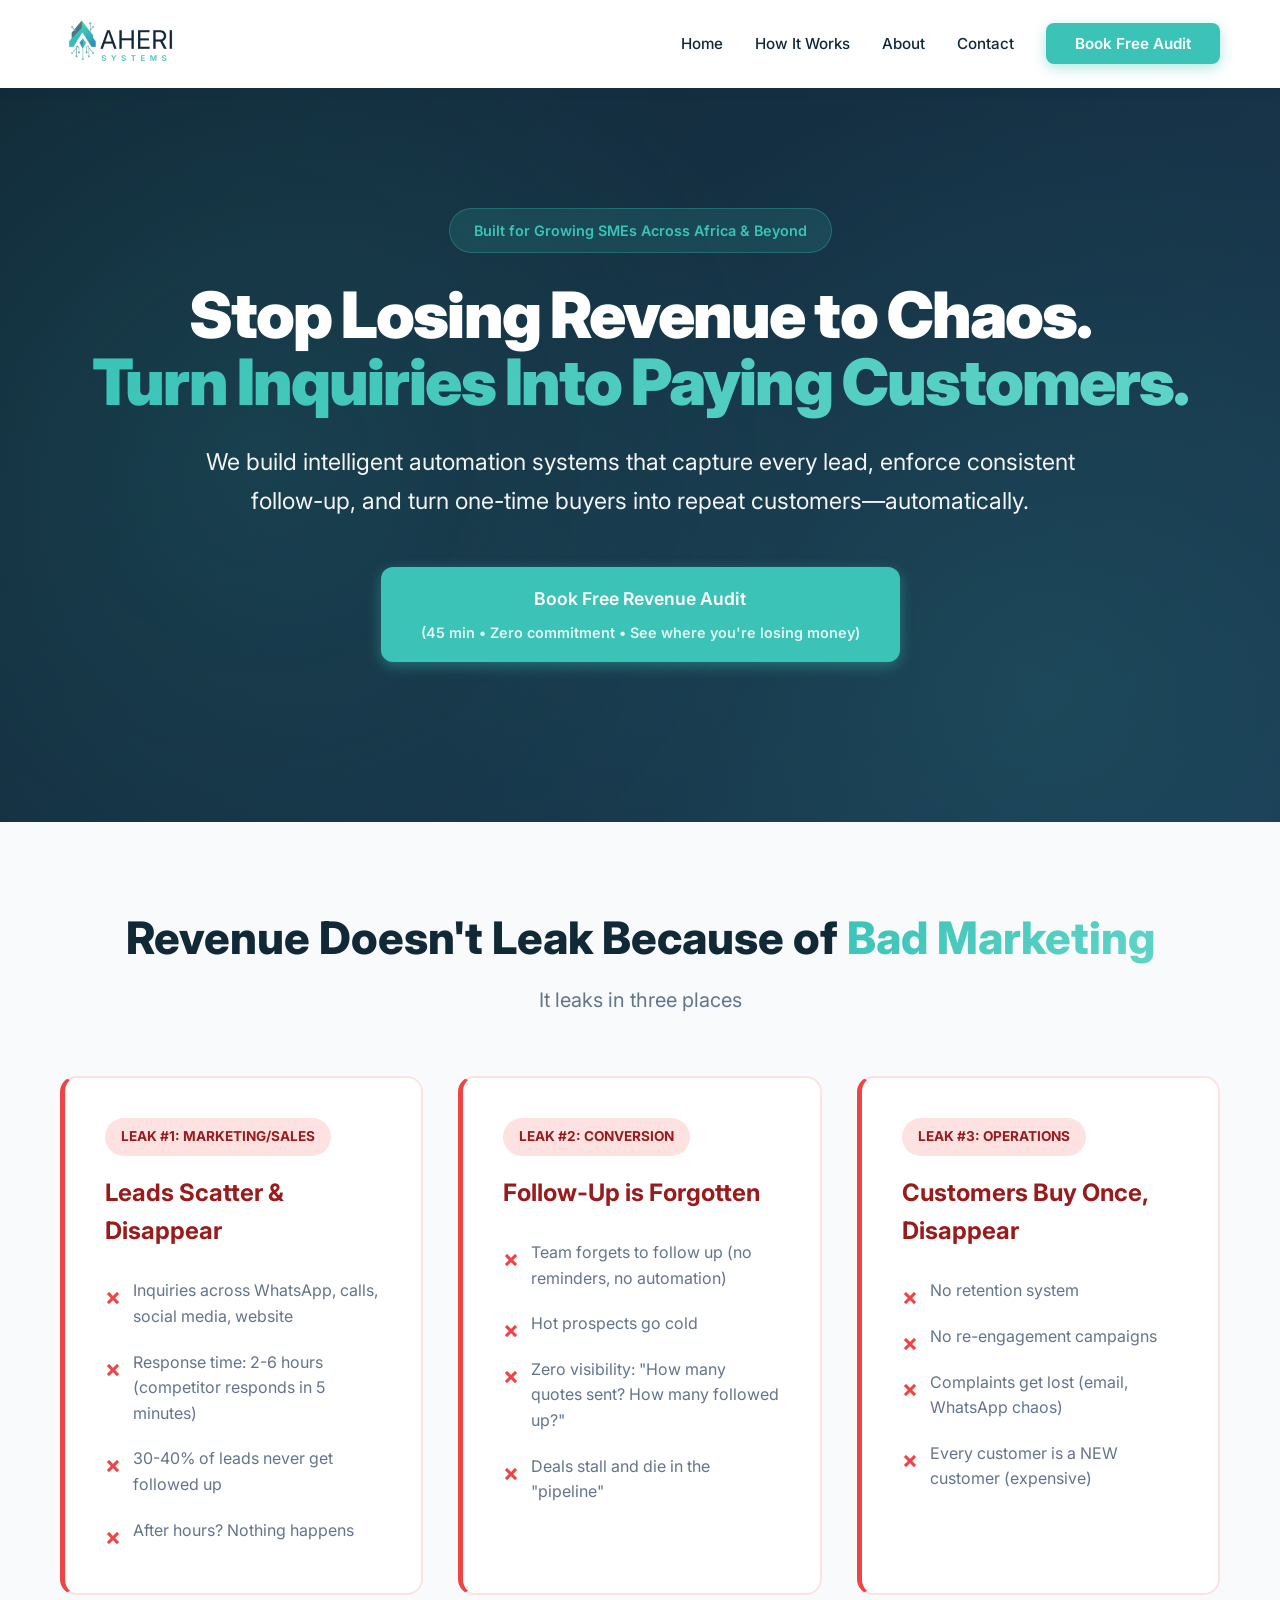
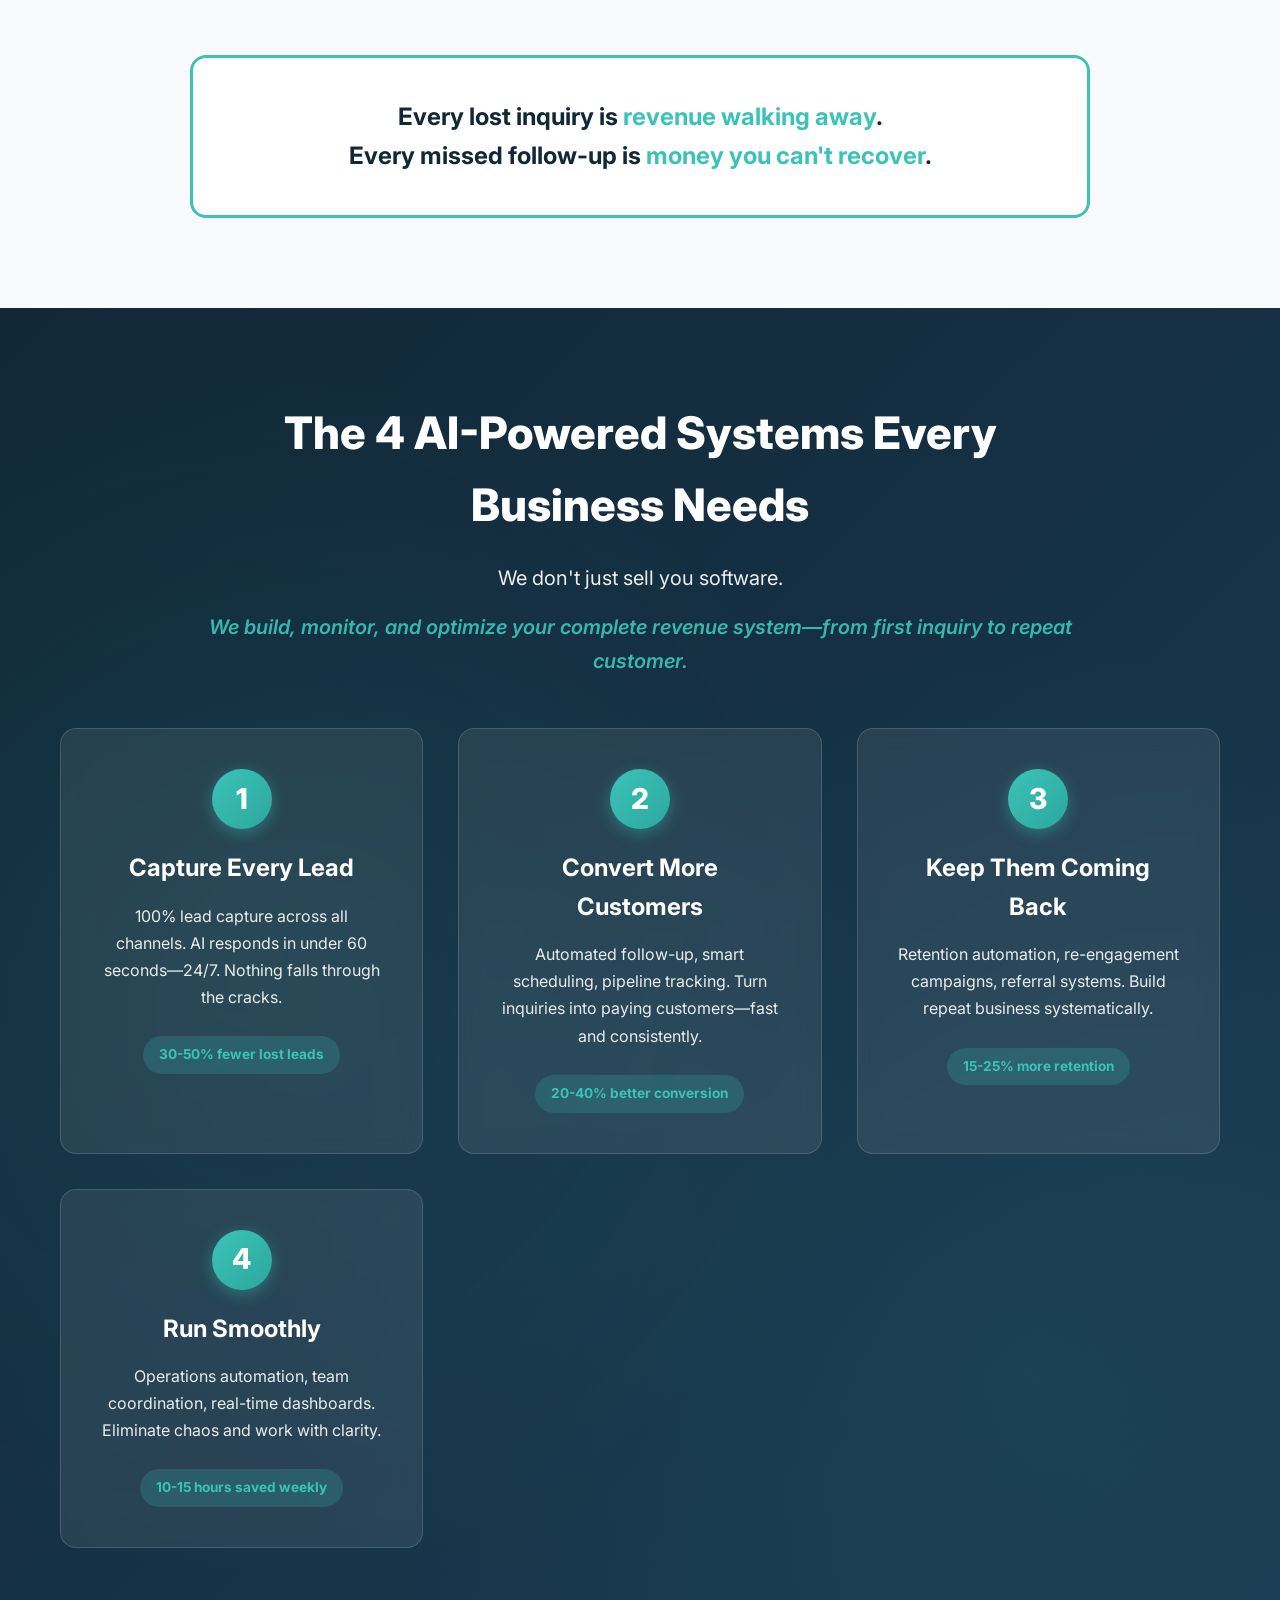
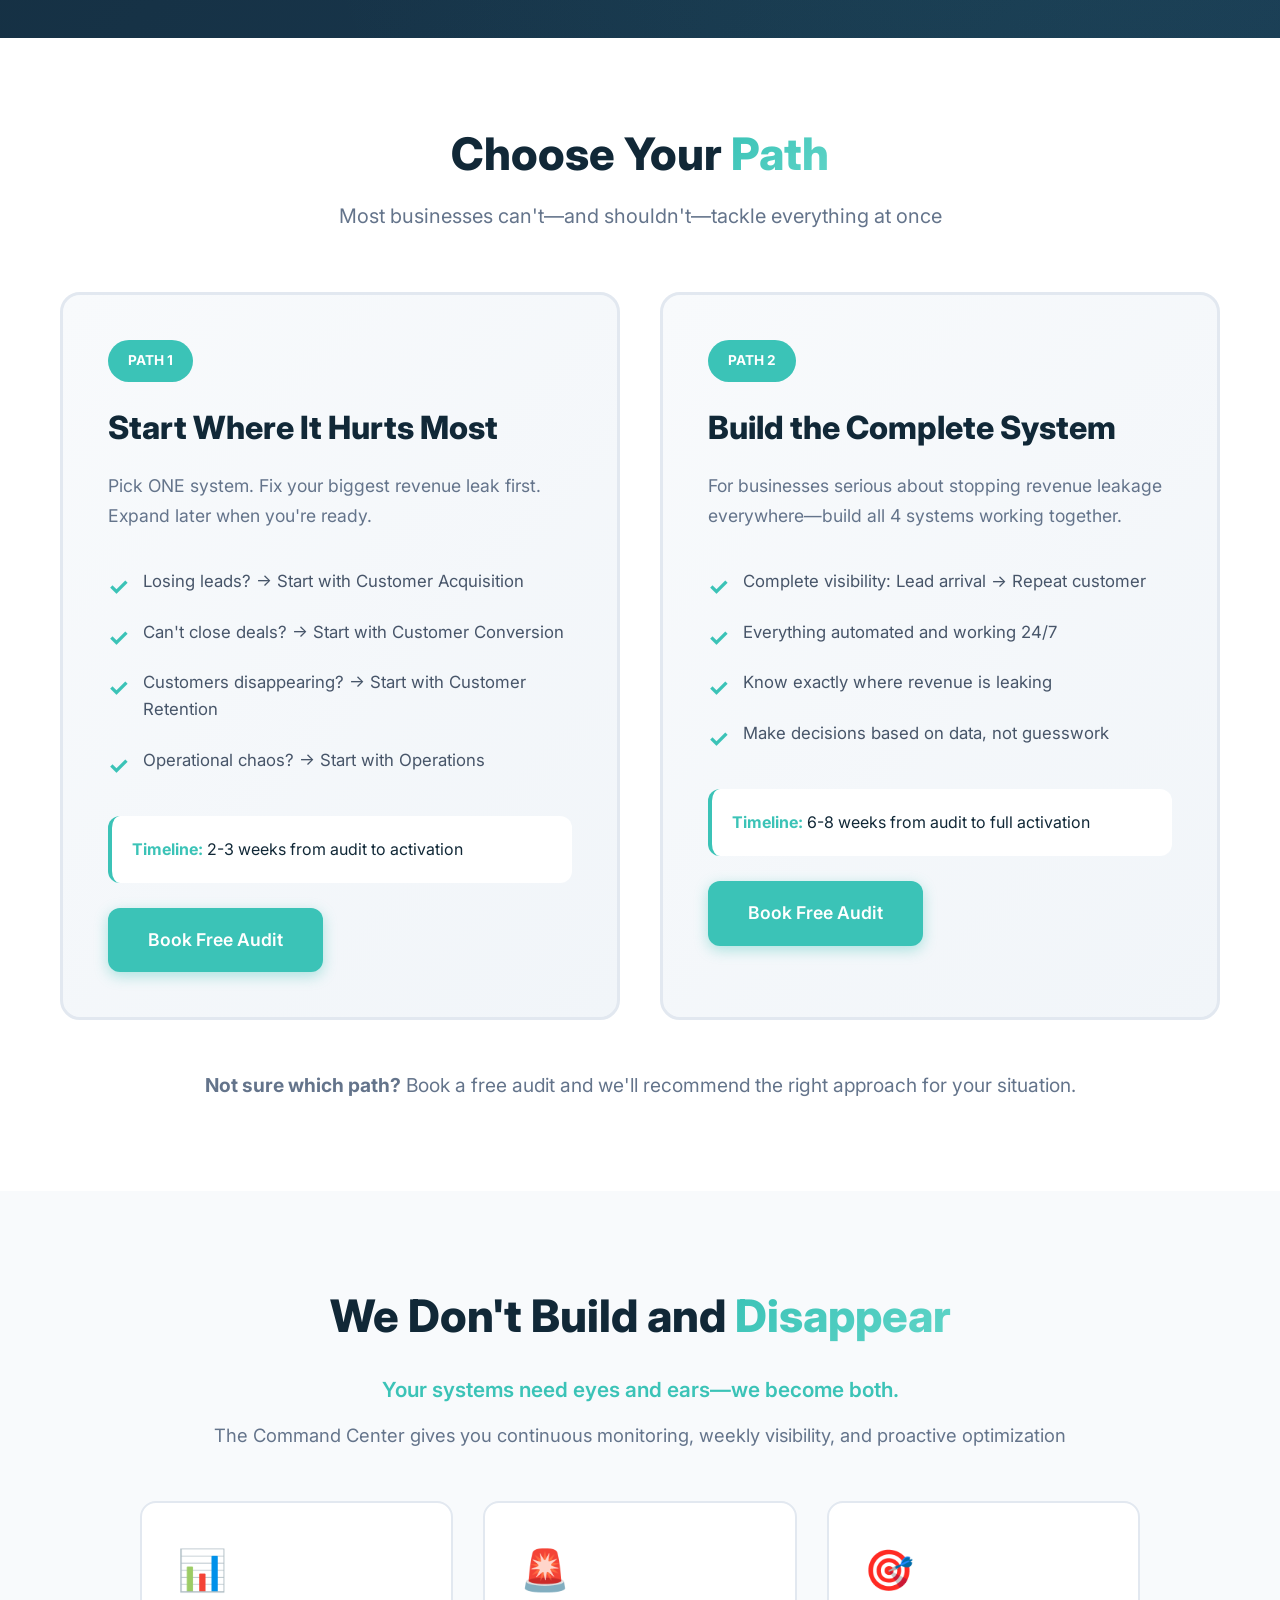
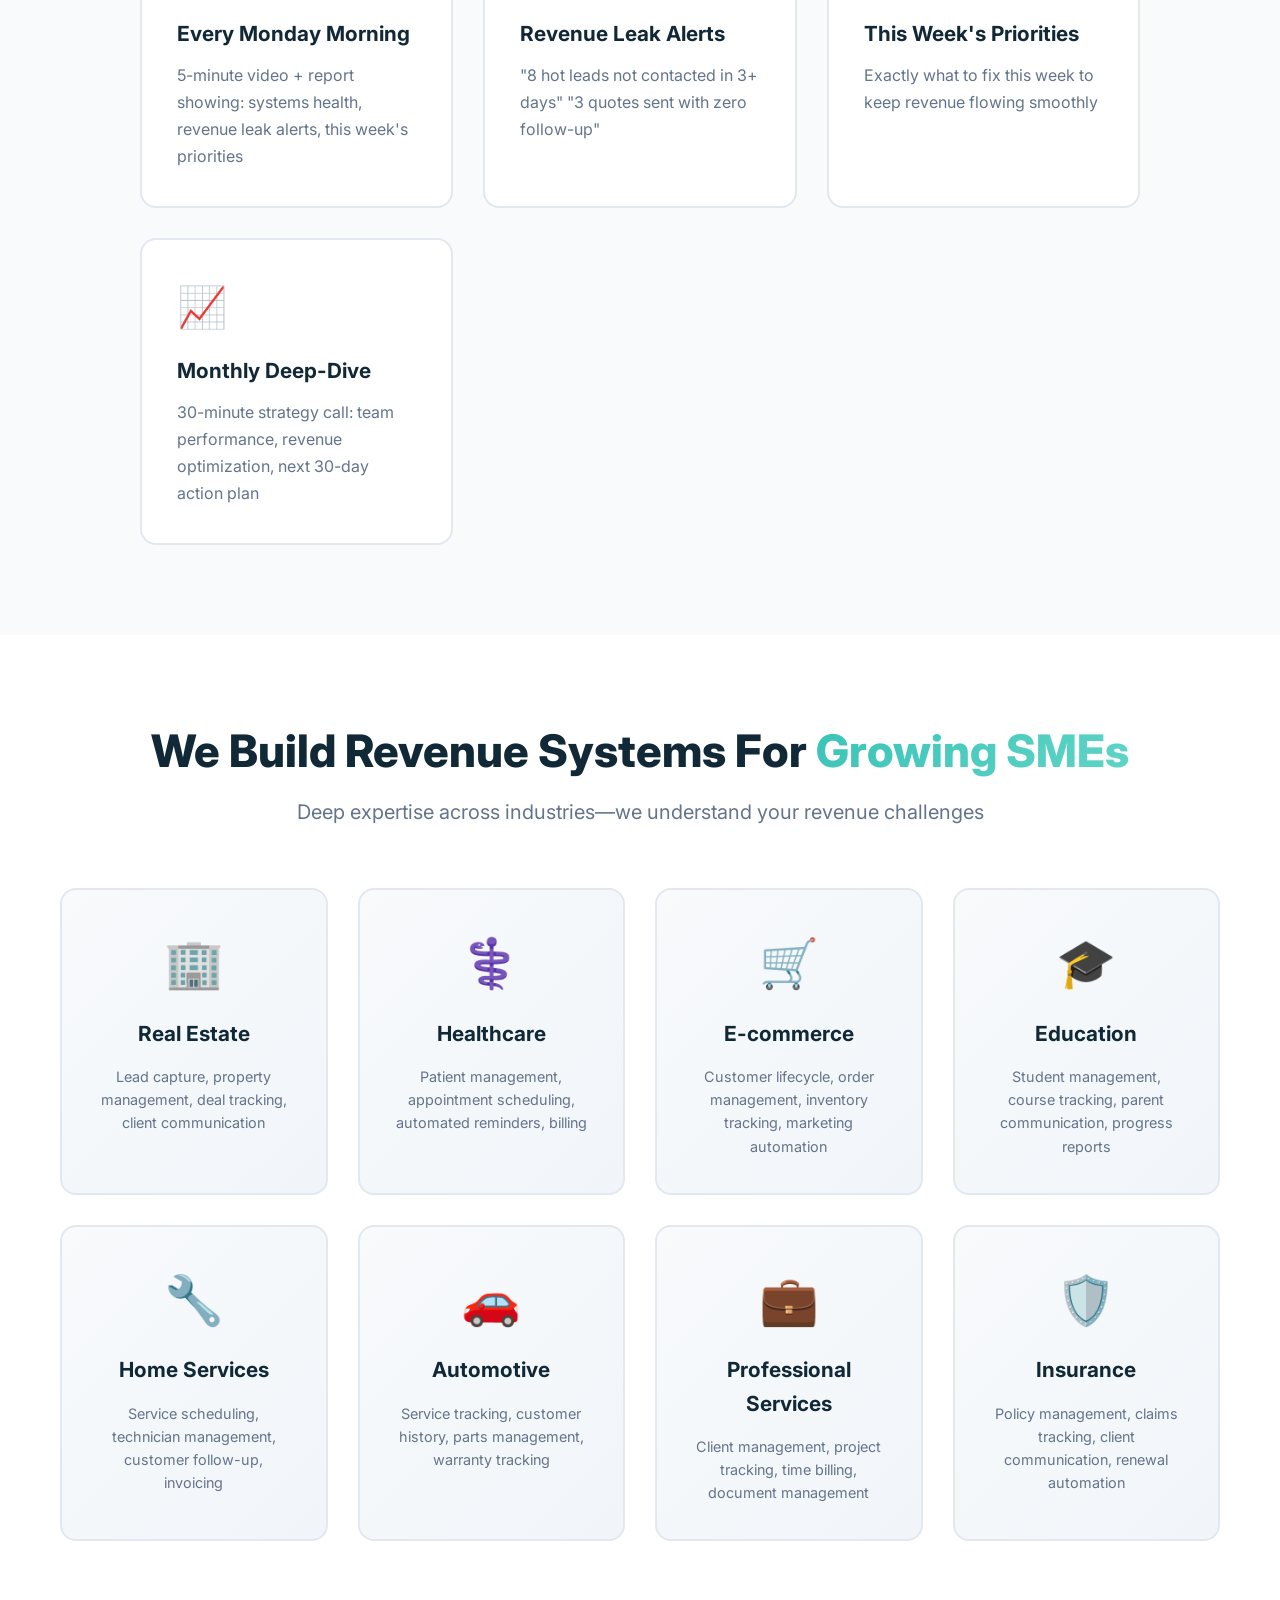
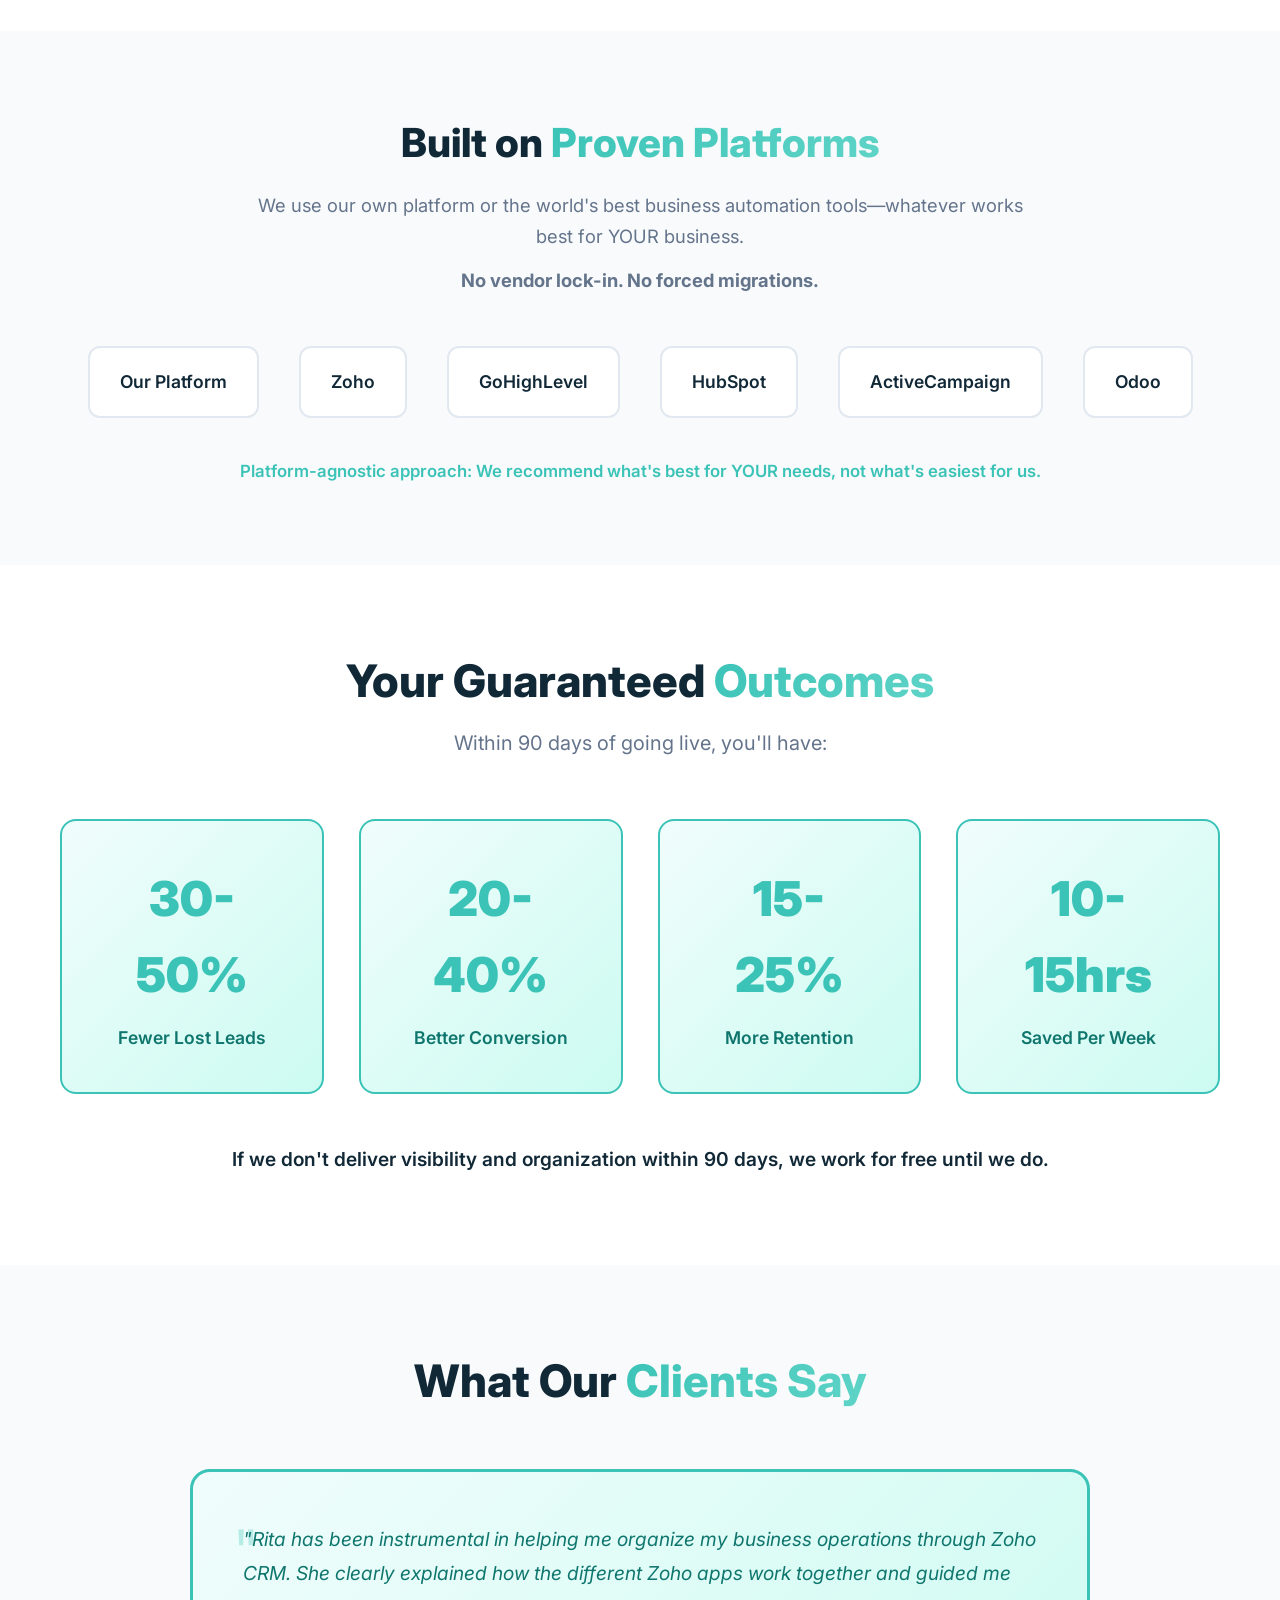
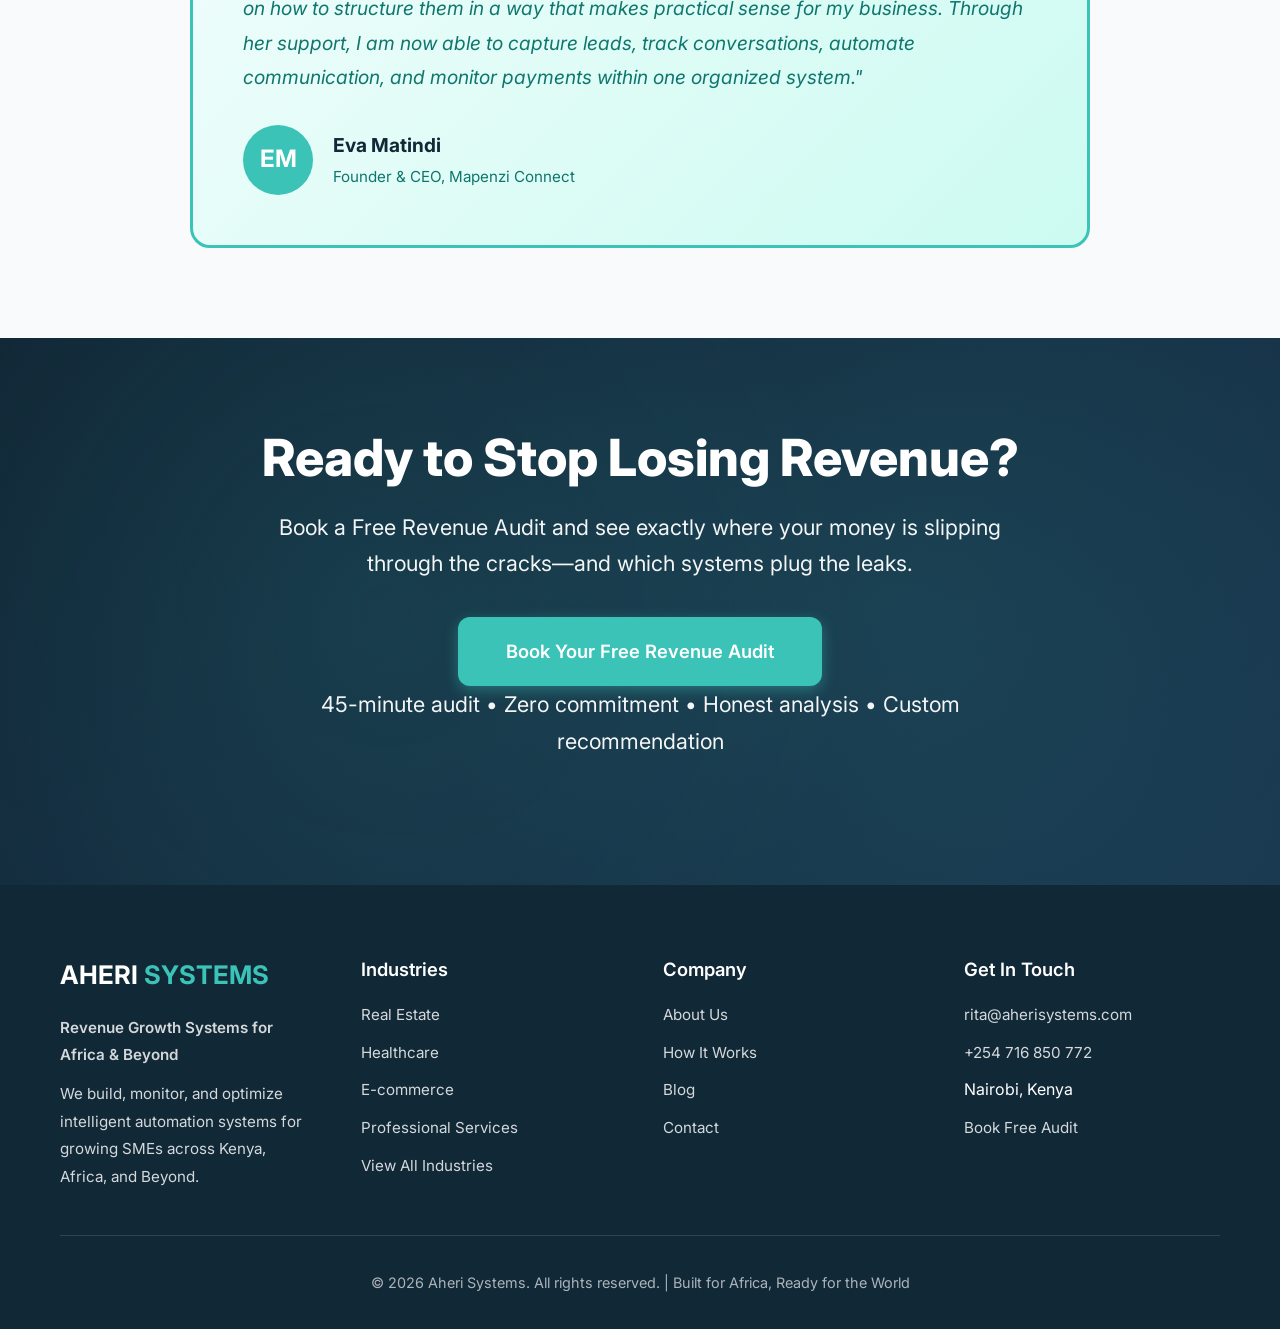
==== commit 626c3a47: "Update index.html" ====
--- a/index.html
+++ b/index.html
@@ -12,7 +12,7 @@
     
     <!-- SEO Meta Tags -->
     <title>Stop Losing Revenue to Chaos | Business Automation Systems | Aheri Systems Kenya</title>
-    <meta name="description" content="Revenue automation systems for growing SMEs in Kenya & Africa. Stop losing revenue to scattered leads, forgotten follow-ups, and operational chaos. 100% lead capture, automated workflows, predictable growth.">
+    <meta name="description" content="Revenue automation systems for growing SMEs in Kenya, Africa & Beyond. Stop losing revenue to scattered leads, forgotten follow-ups, and operational chaos. 100% lead capture, automated workflows, predictable growth.">
     <meta name="keywords" content="business automation Kenya, CRM implementation Africa, revenue growth system, lead management Kenya, sales automation, SME systems Kenya, business operations automation">
     <meta name="author" content="Aheri Systems">
     
@@ -1056,7 +1056,7 @@
     <section class="hero">
         <div class="hero-content">
             <div class="container">
-                <div class="hero-eyebrow">Built for Growing SMEs Across Africa</div>
+                <div class="hero-eyebrow">Built for Growing SMEs Across Africa & Beyond</div>
                 <h1 class="hero-title">
                     Stop Losing Revenue to Chaos.<br>
                     <span class="gradient-text">Turn Inquiries Into Paying Customers.</span>
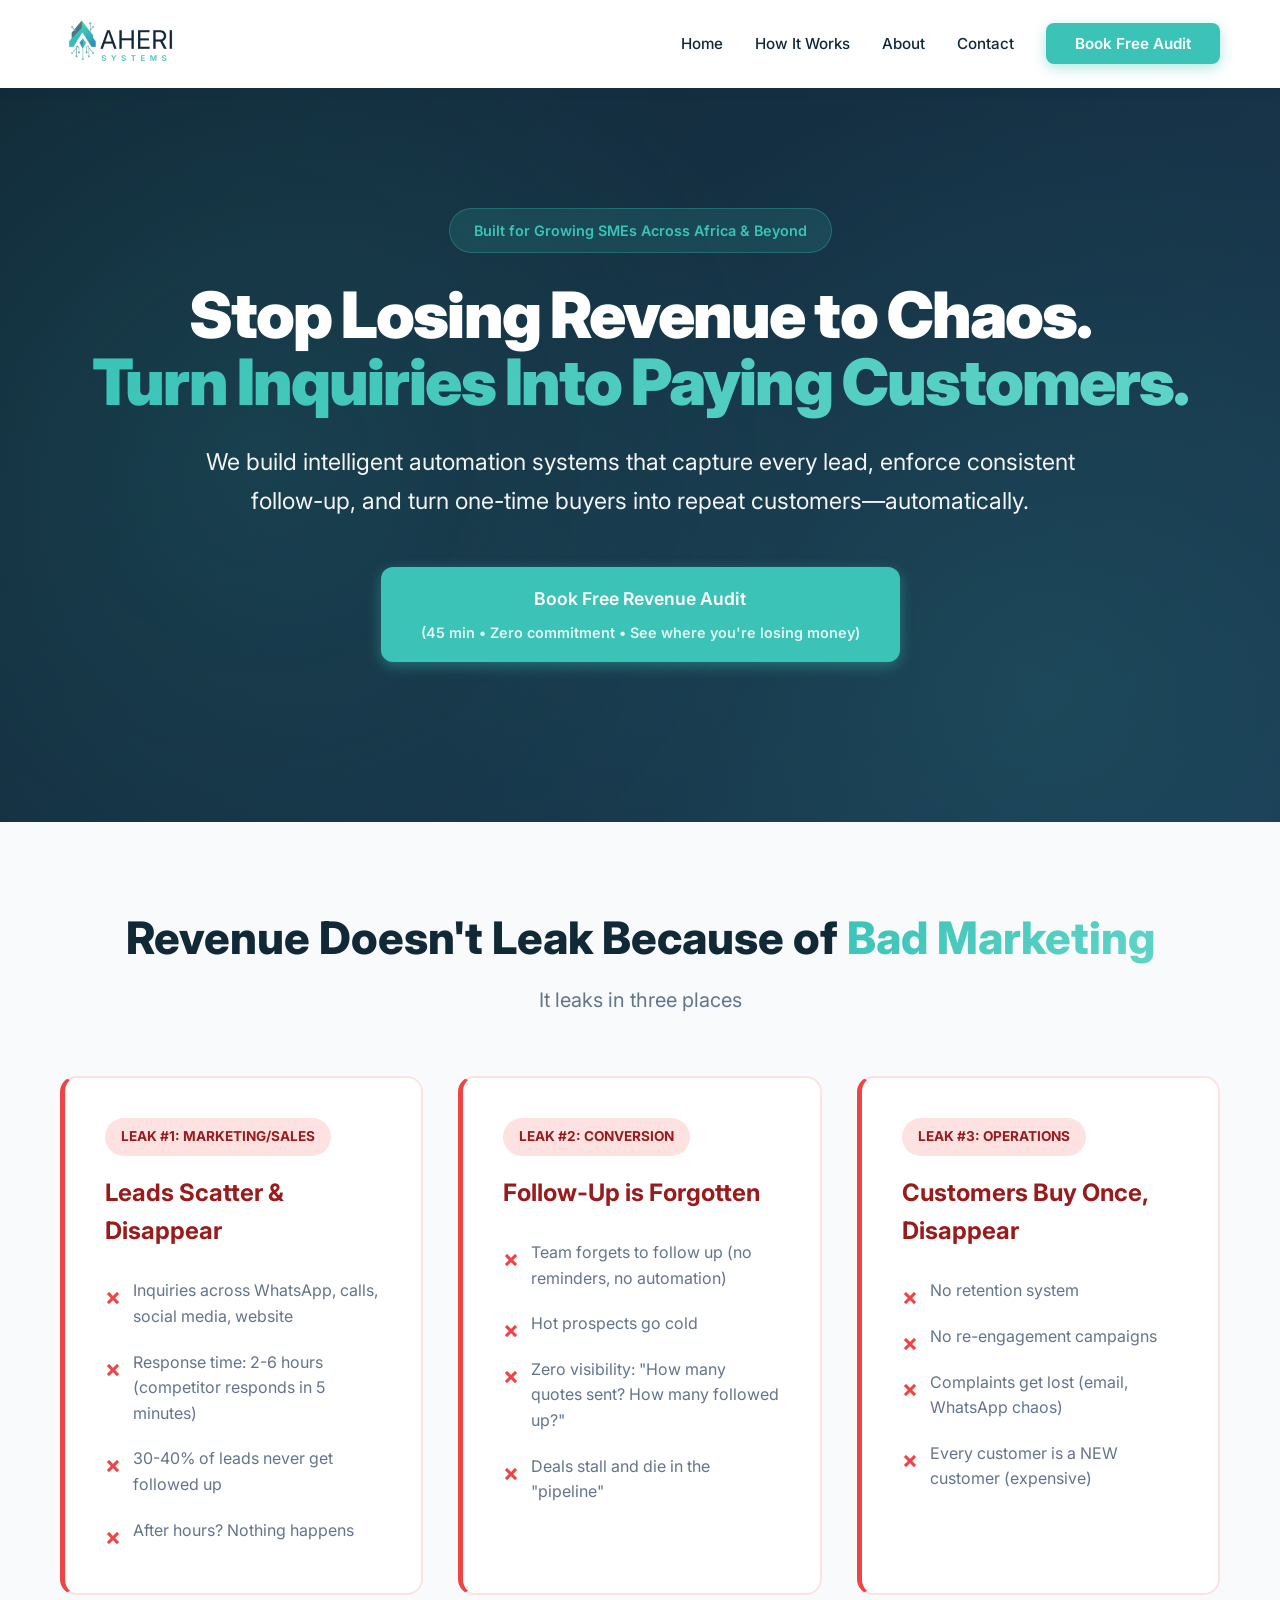
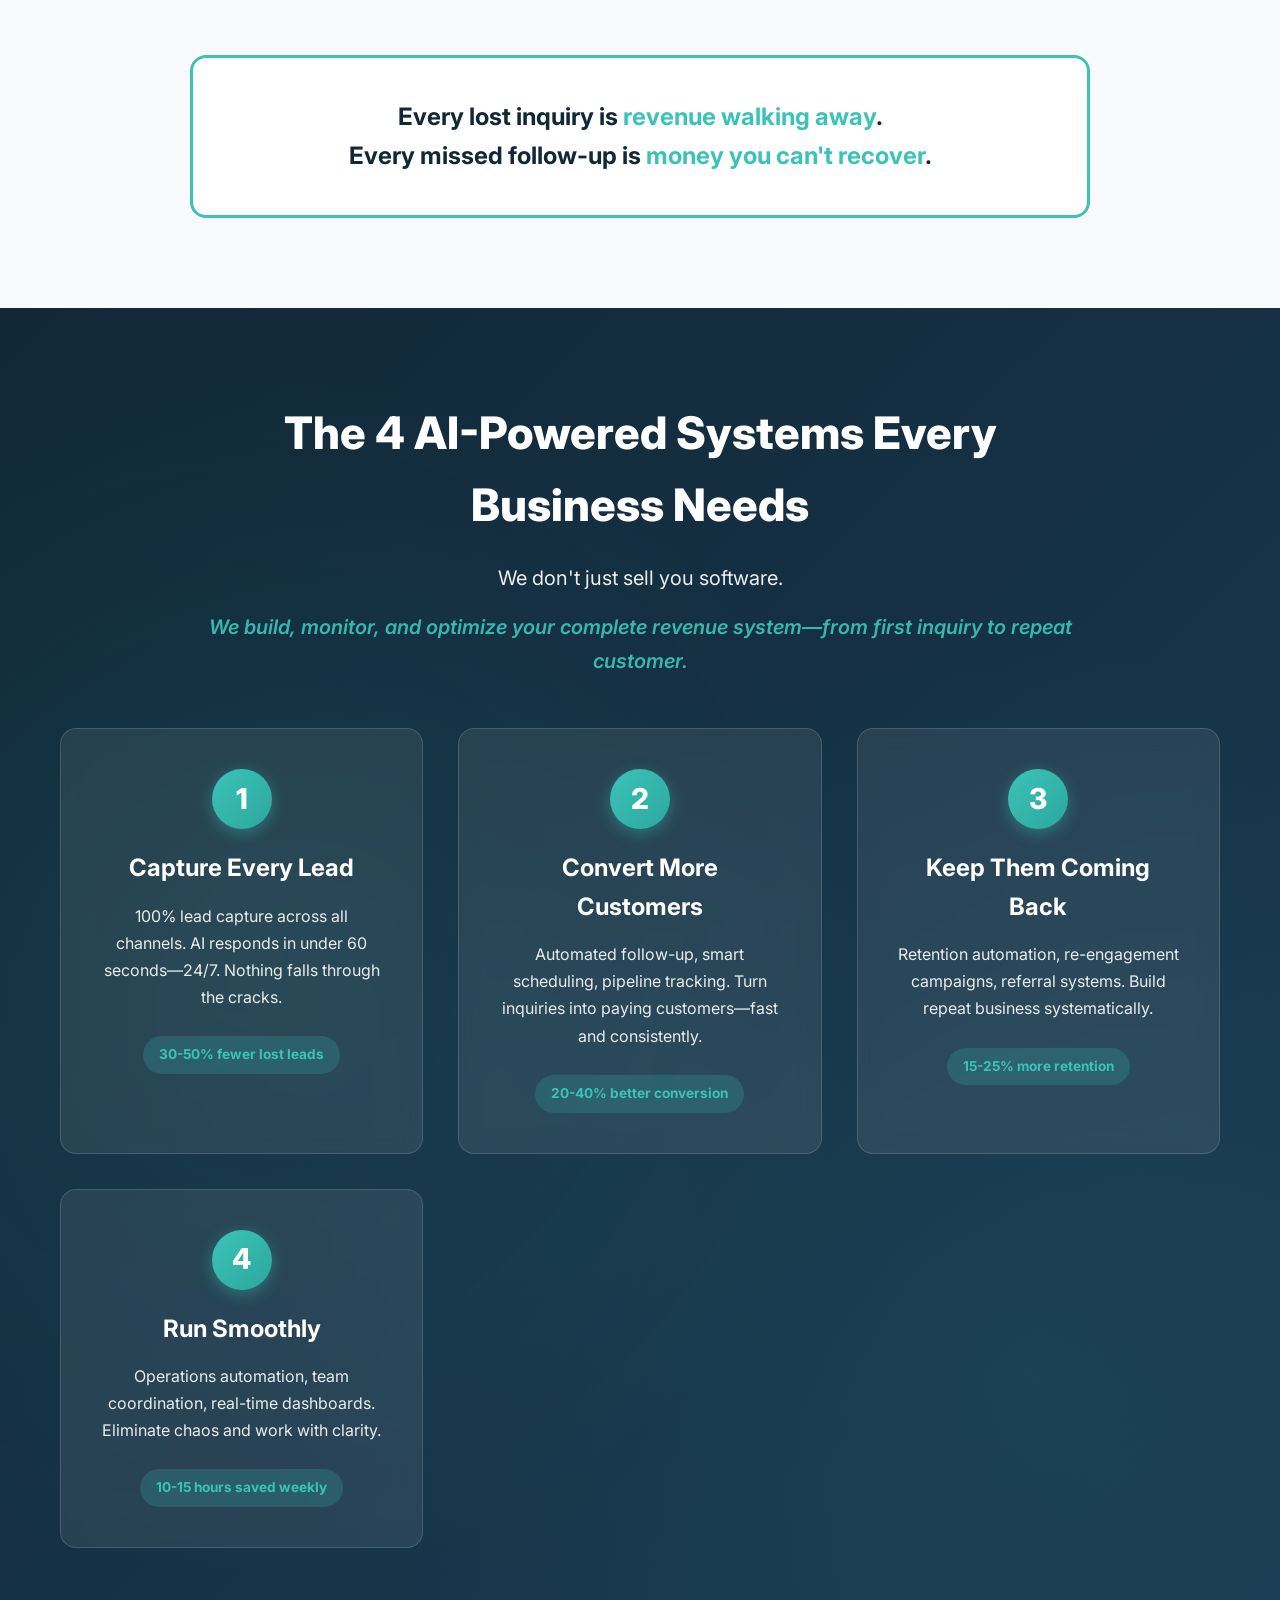
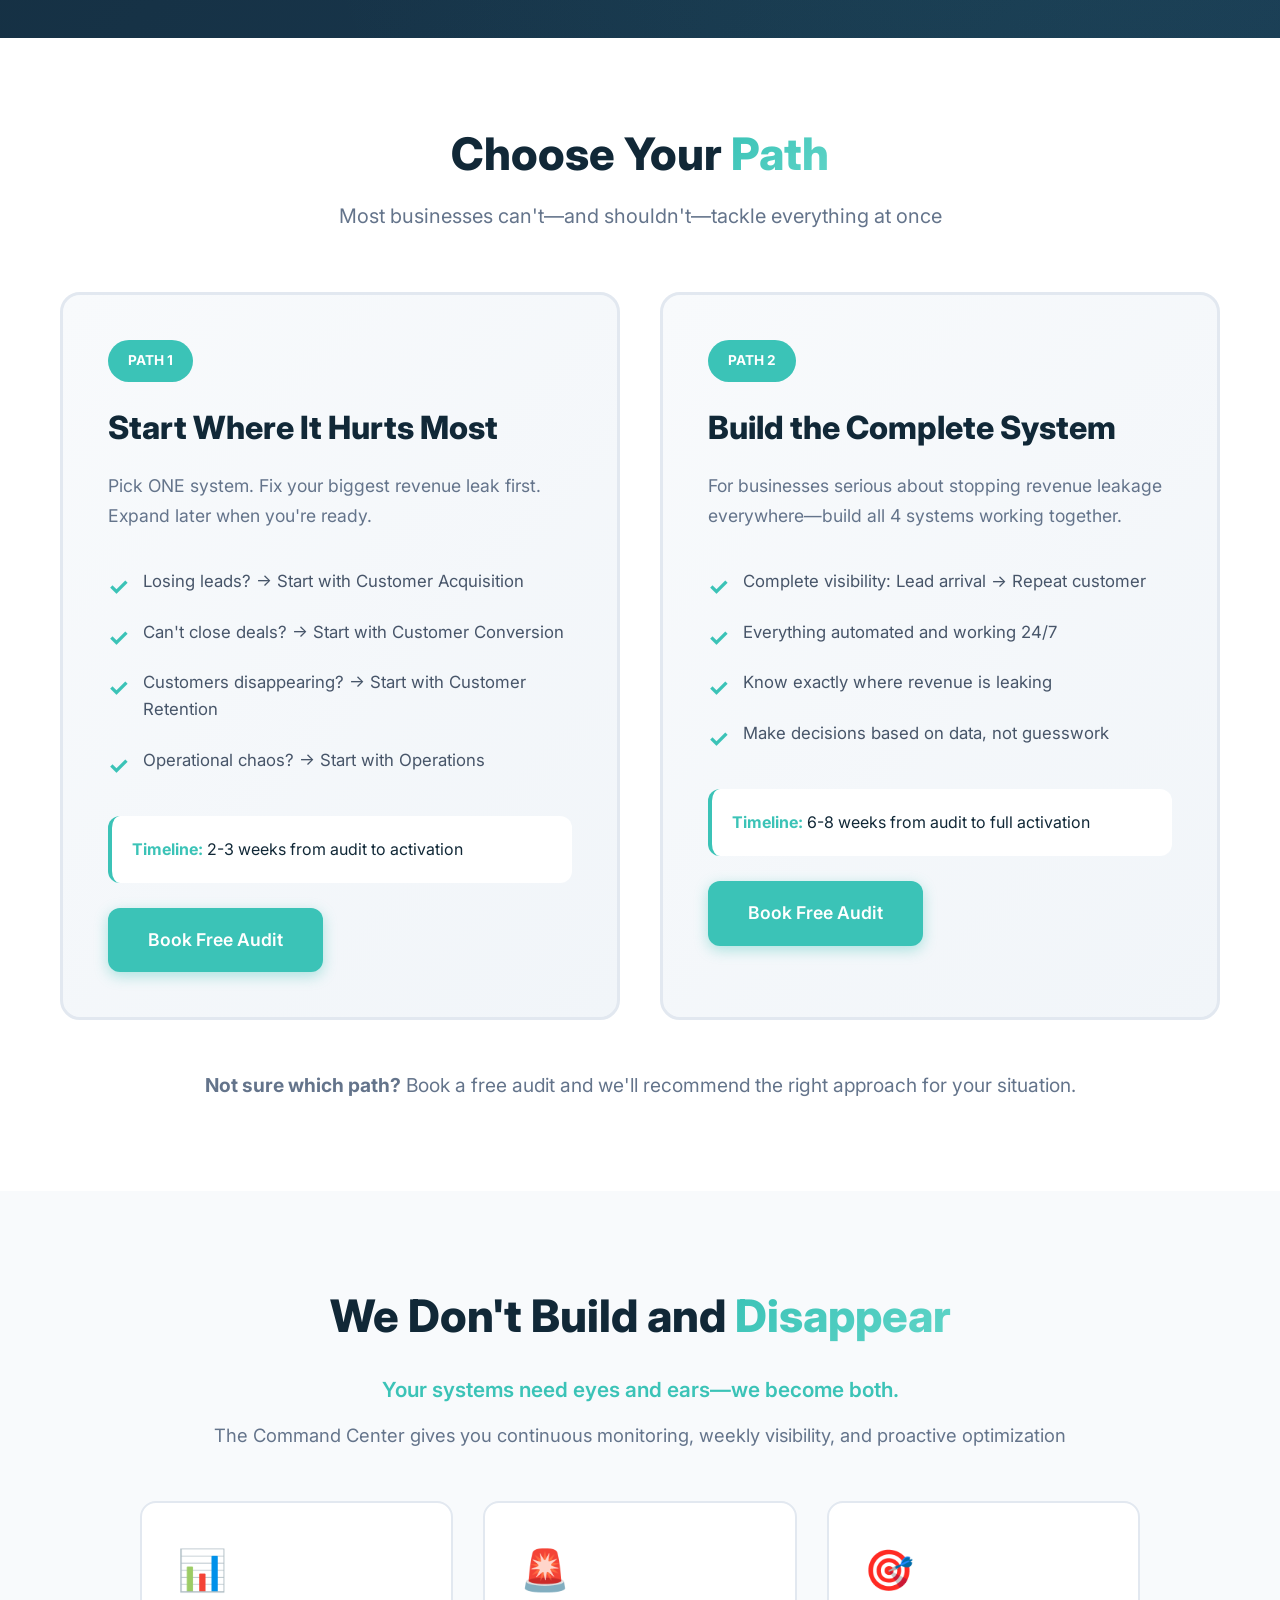
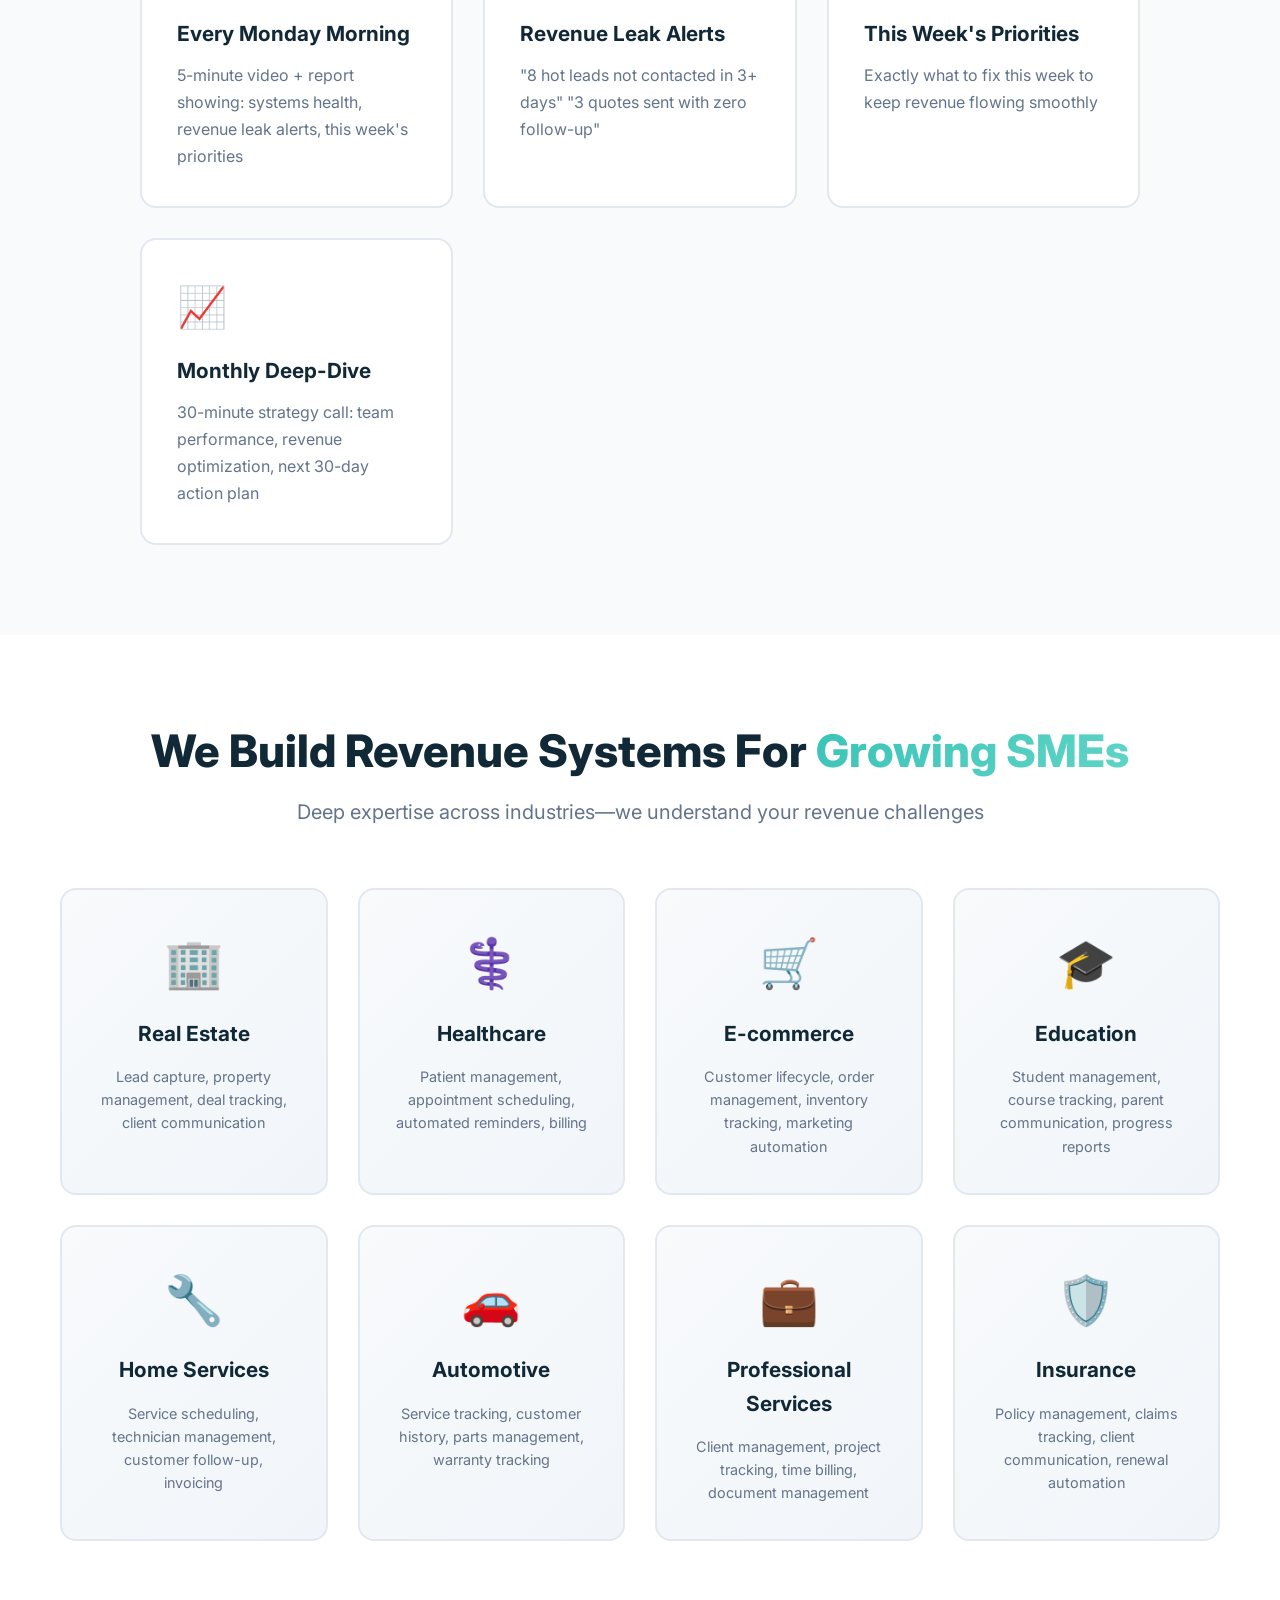
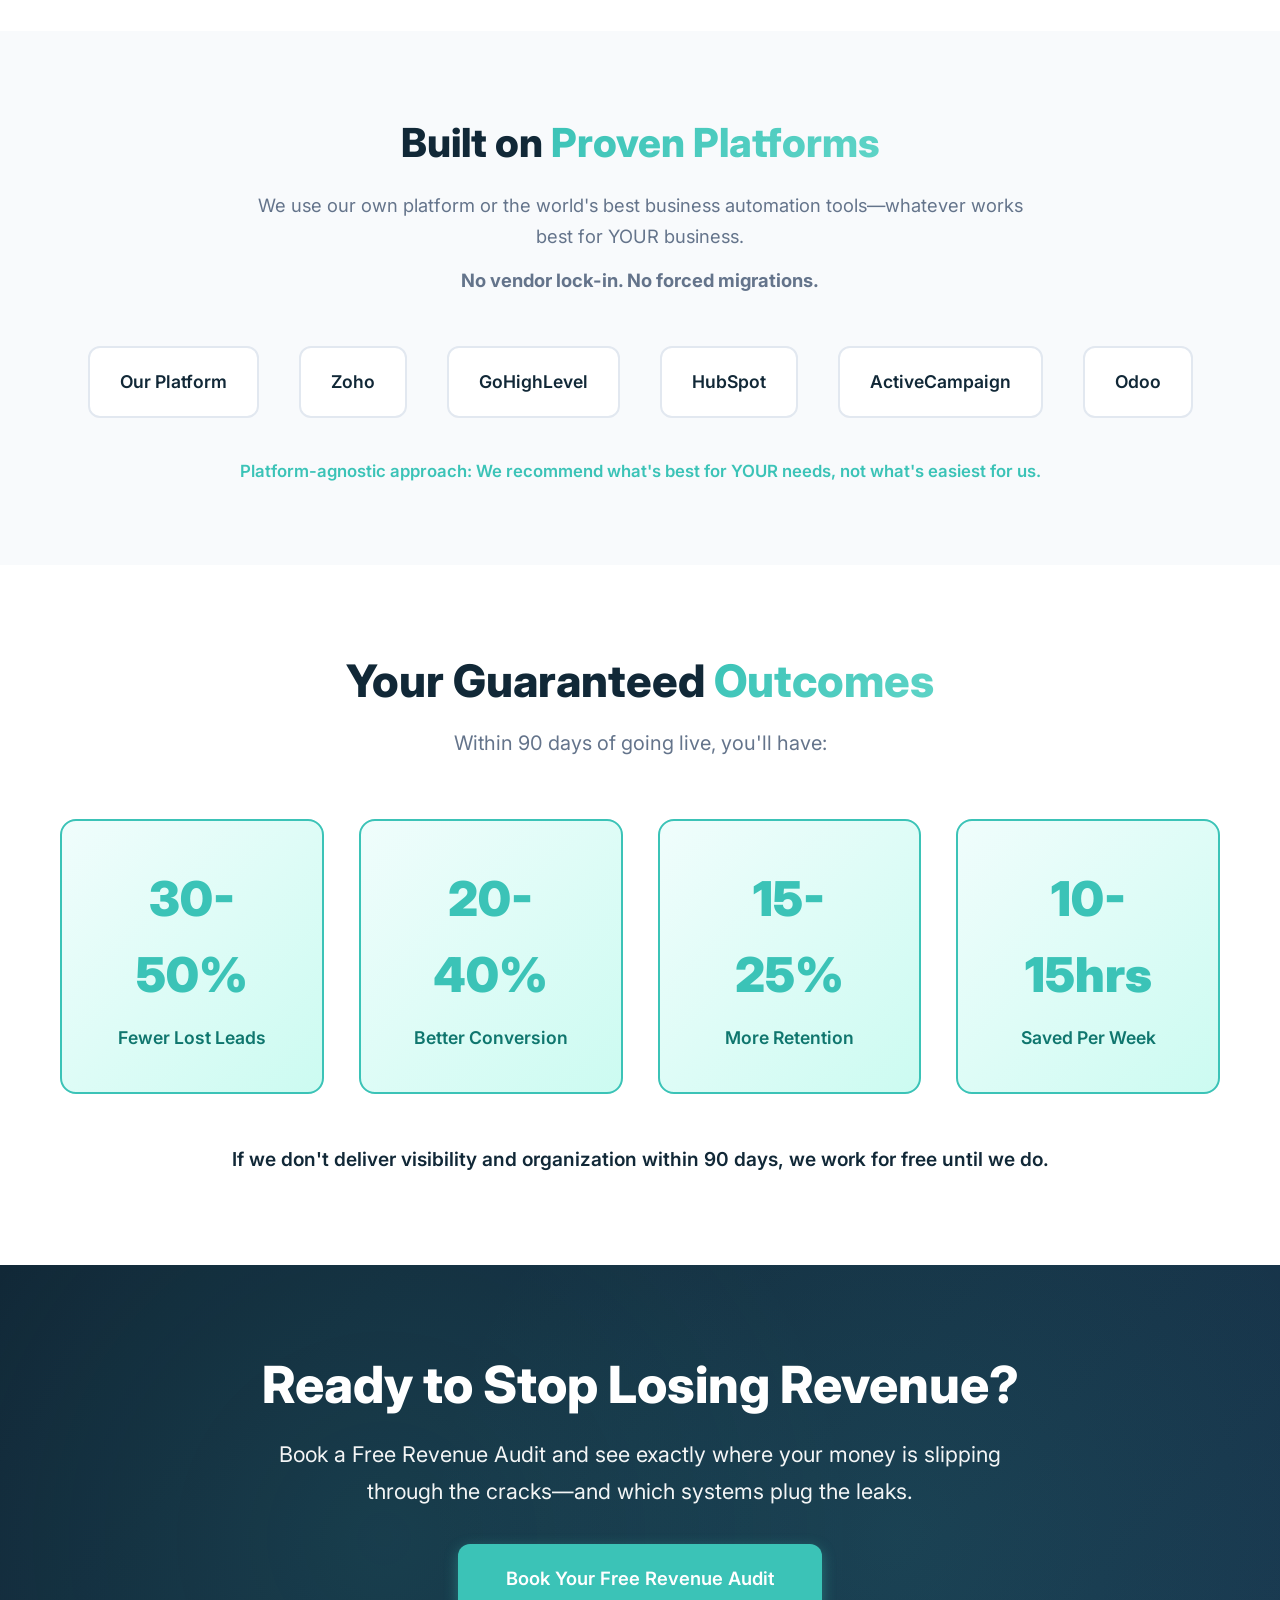
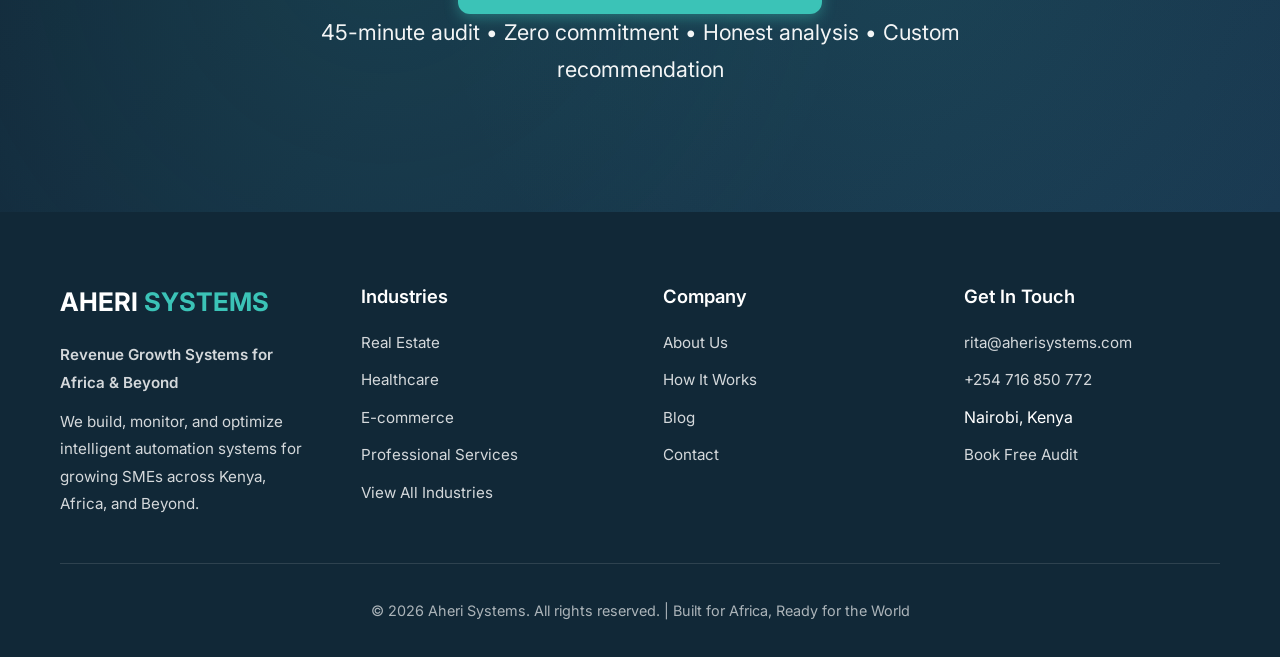
==== commit a7a060d7: "Update index.html" ====
--- a/index.html
+++ b/index.html
@@ -1349,31 +1349,6 @@
             </div>
         </div>
     </section>
-
-    <!-- Testimonial Section -->
-    <section class="testimonial-section">
-        <div class="container">
-            <div class="section-header">
-                <h2>What Our <span class="gradient-text">Clients Say</span></h2>
-            </div>
-            <div class="testimonial-box">
-                <div class="quote-icon">"</div>
-                <div class="testimonial-content">
-                    <p class="testimonial-text">
-                        "Rita has been instrumental in helping me organize my business operations through Zoho CRM. She clearly explained how the different Zoho apps work together and guided me on how to structure them in a way that makes practical sense for my business. Through her support, I am now able to capture leads, track conversations, automate communication, and monitor payments within one organized system."
-                    </p>
-                    <div class="testimonial-author">
-                        <div class="author-image">EM</div>
-                        <div class="author-info">
-                            <h4>Eva Matindi</h4>
-                            <p>Founder & CEO, Mapenzi Connect</p>
-                        </div>
-                    </div>
-                </div>
-            </div>
-        </div>
-    </section>
-
     <!-- CTA Section -->
     <section class="cta-section">
         <div class="cta-content">
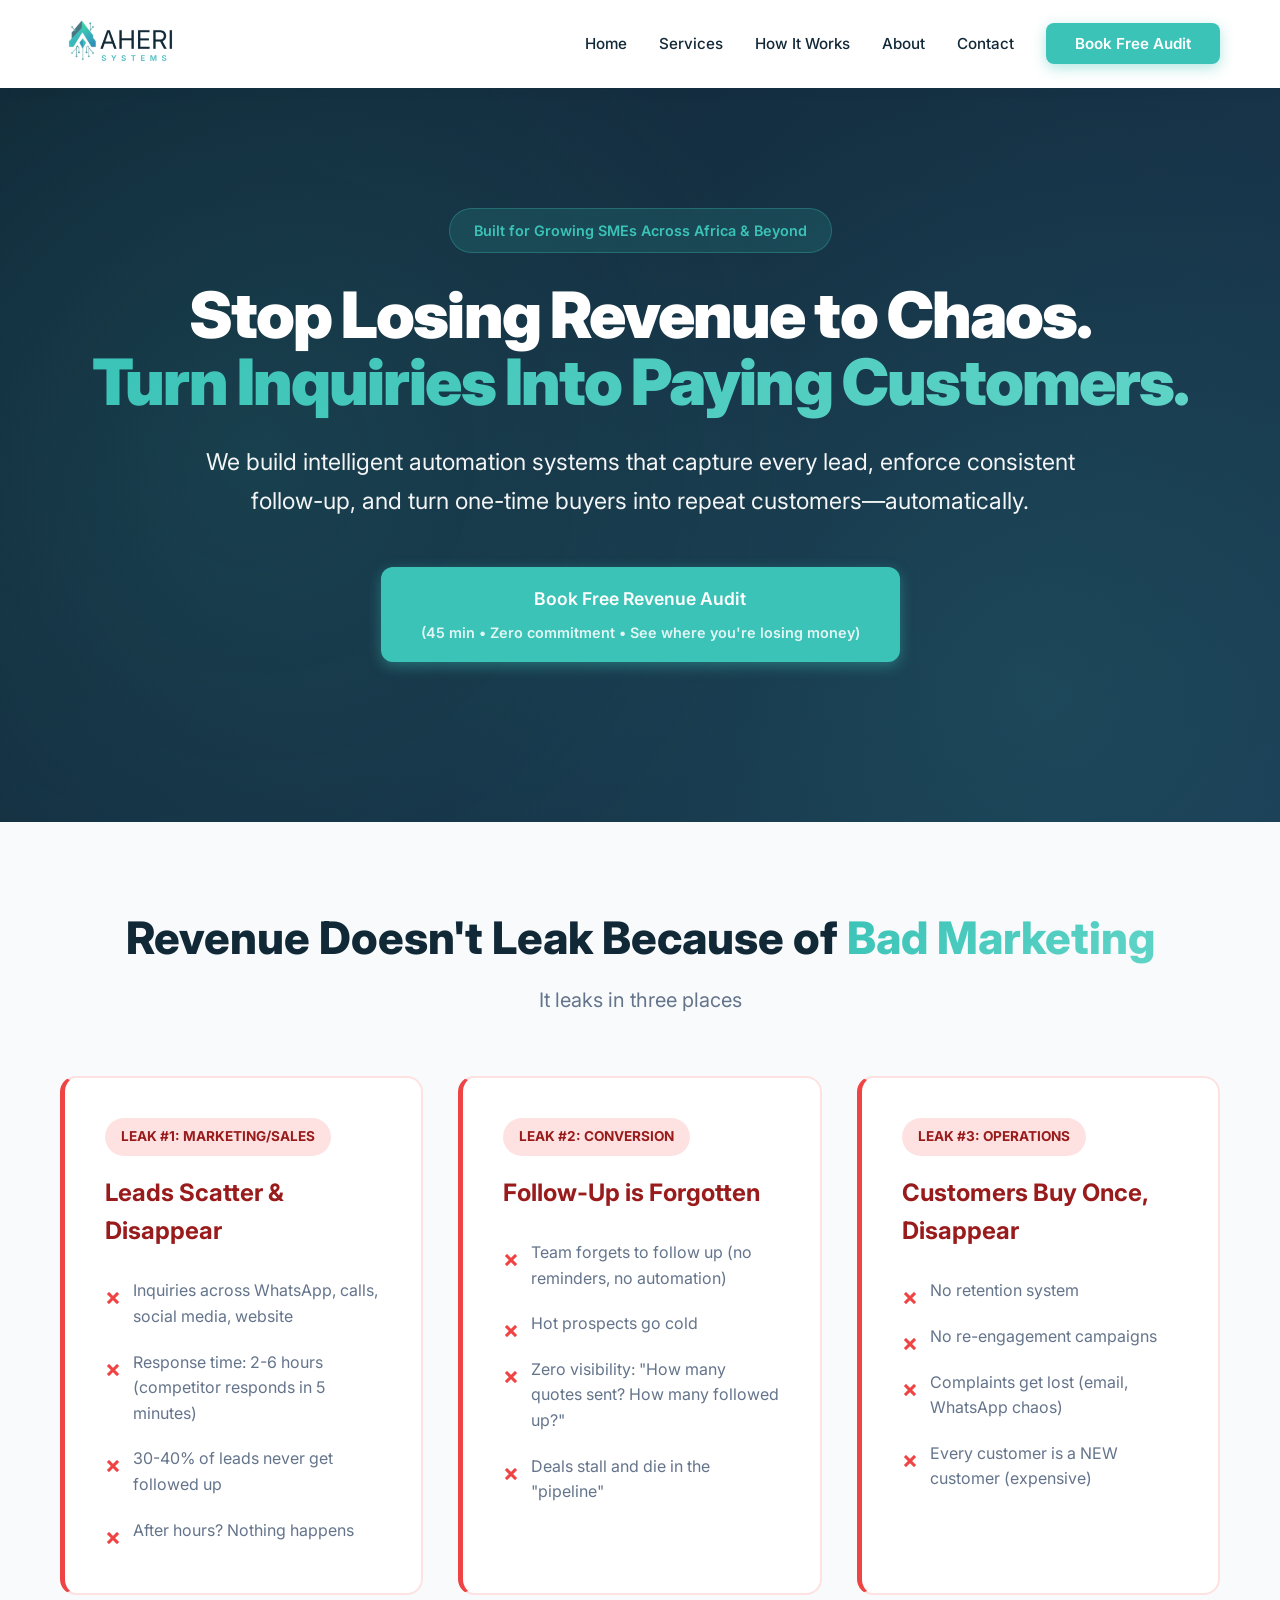
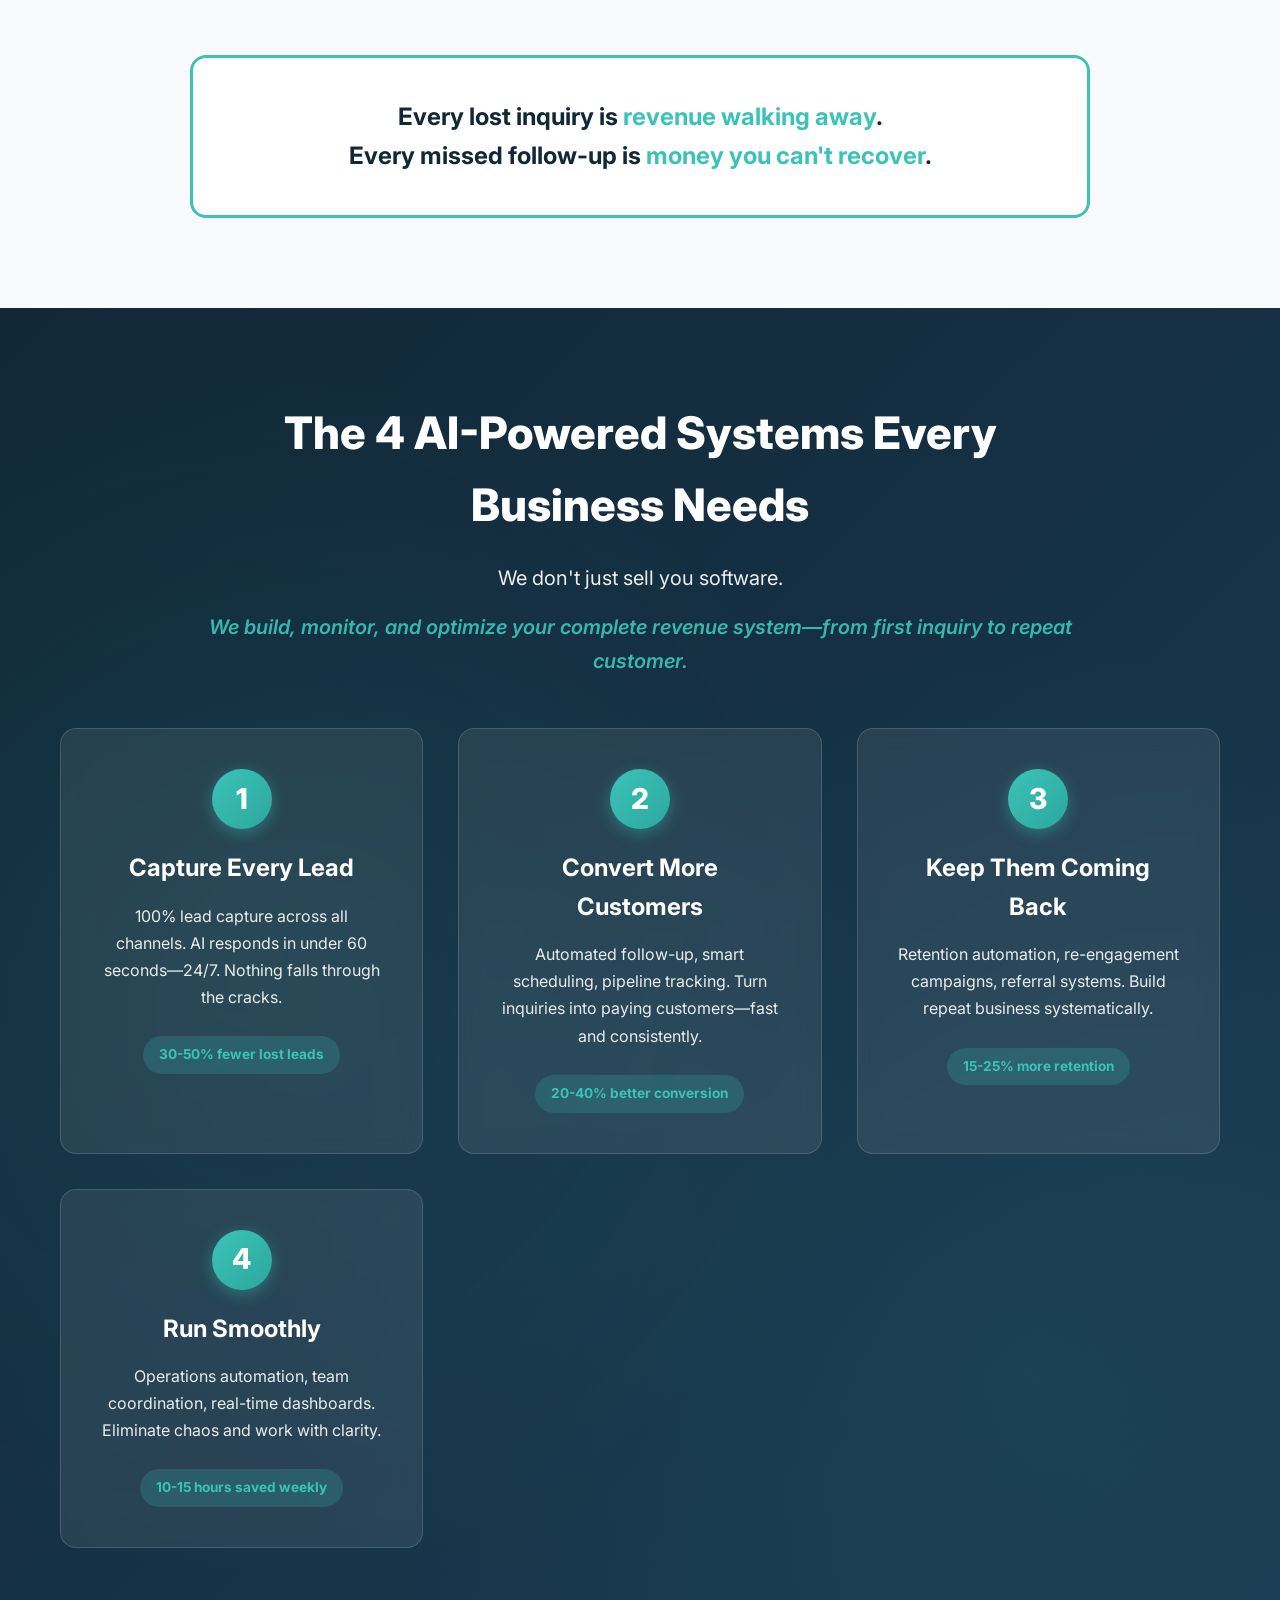
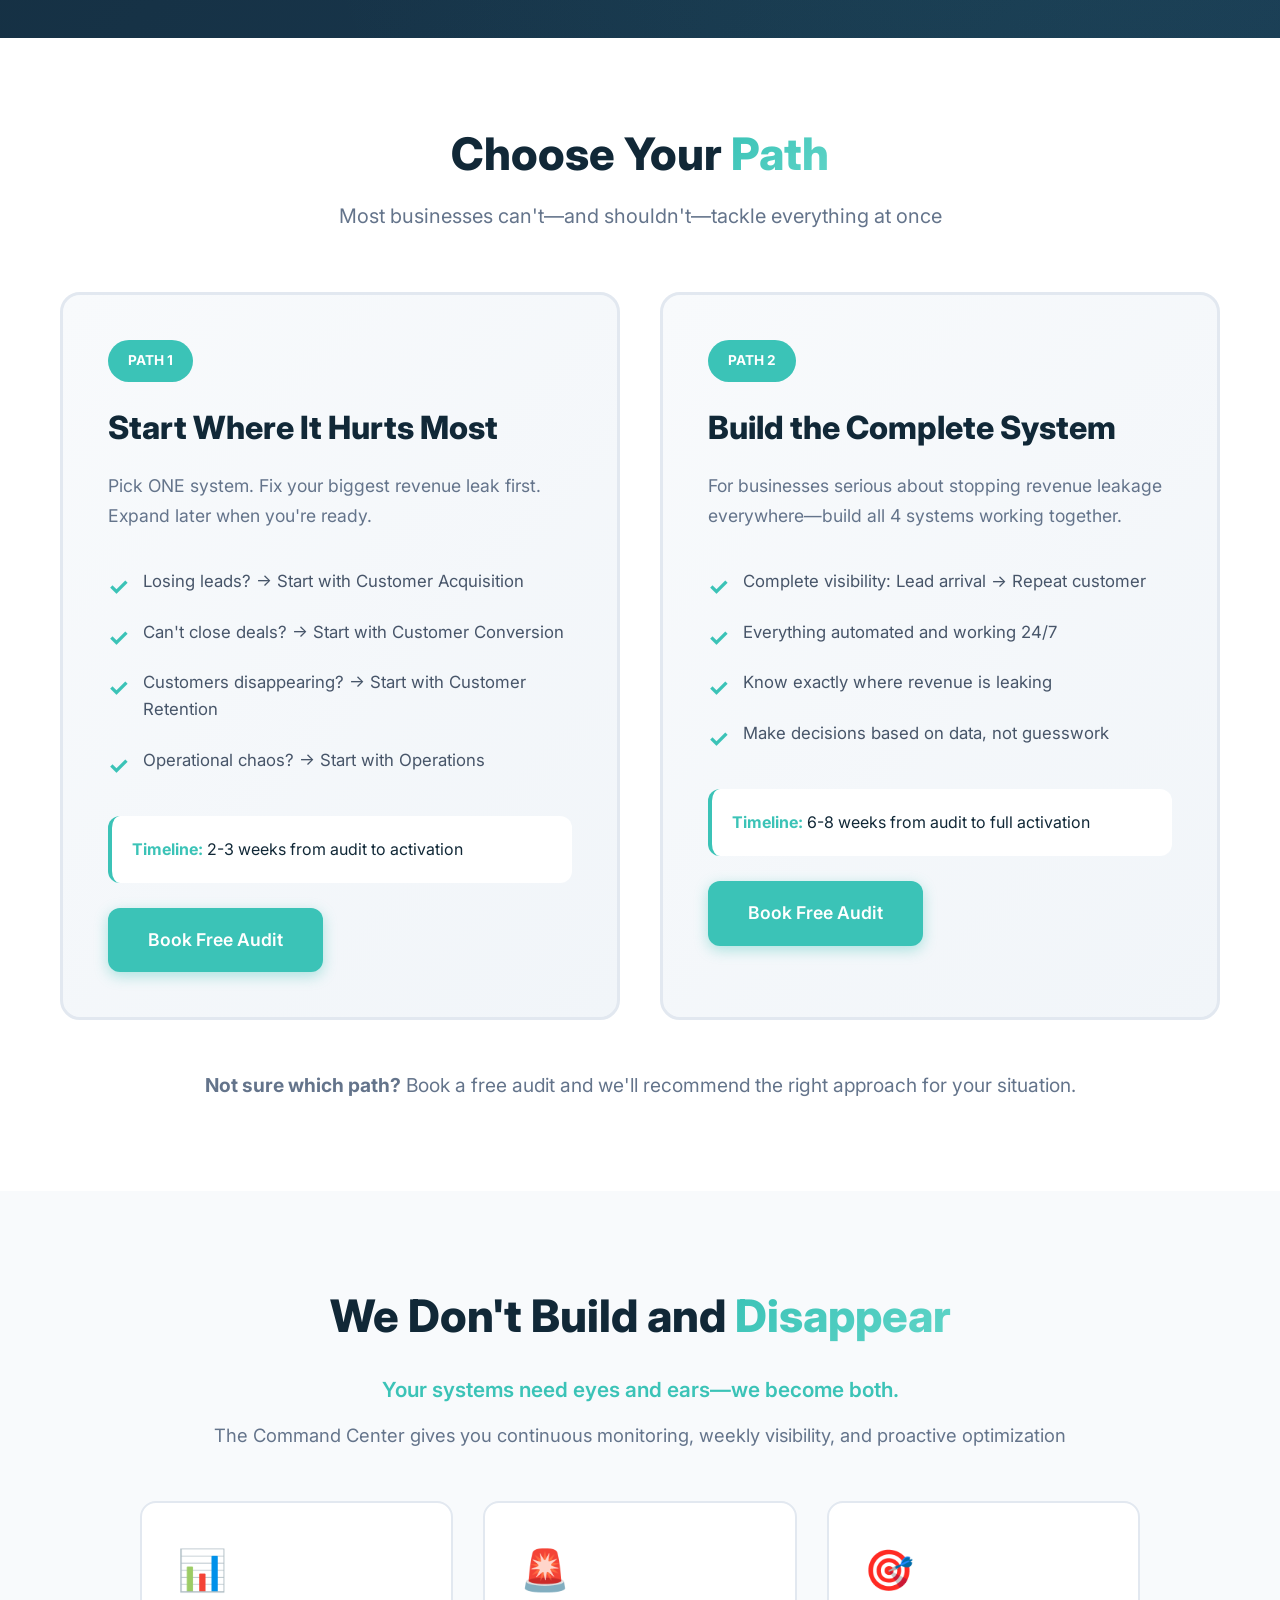
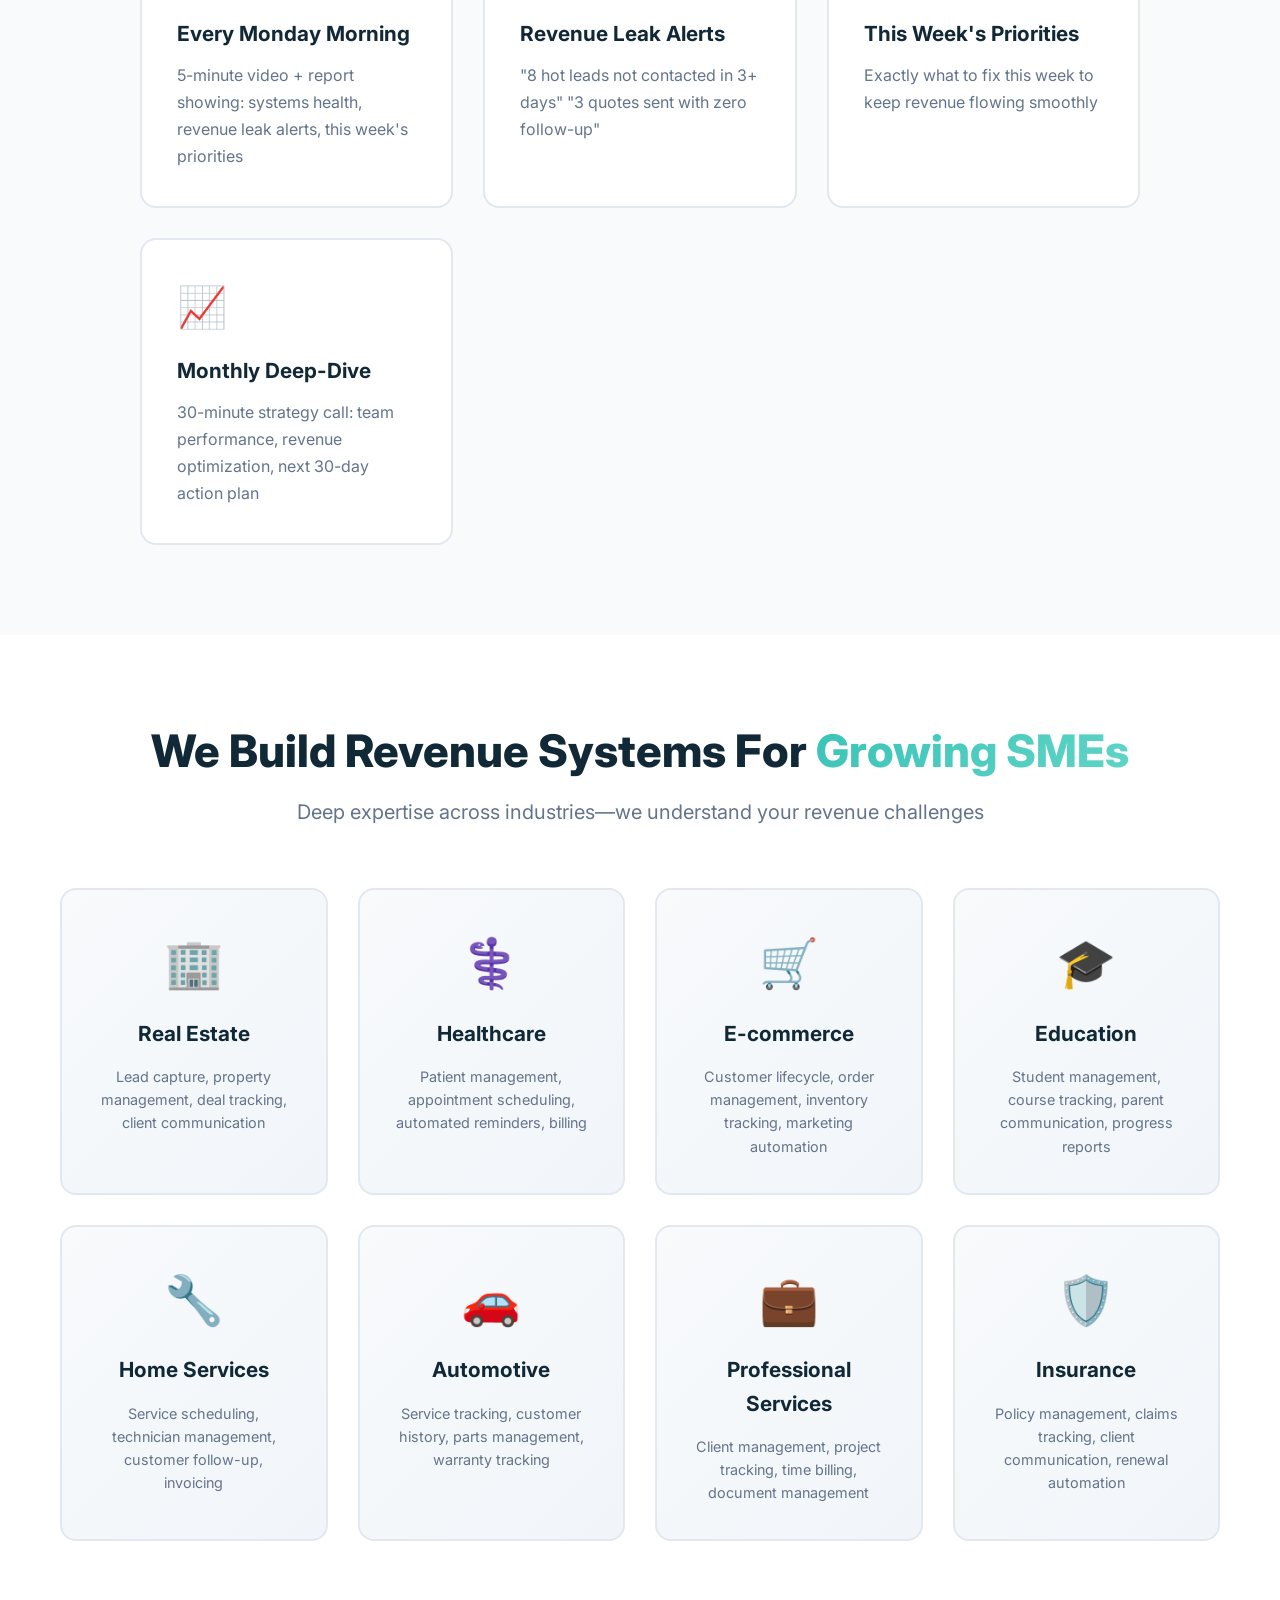
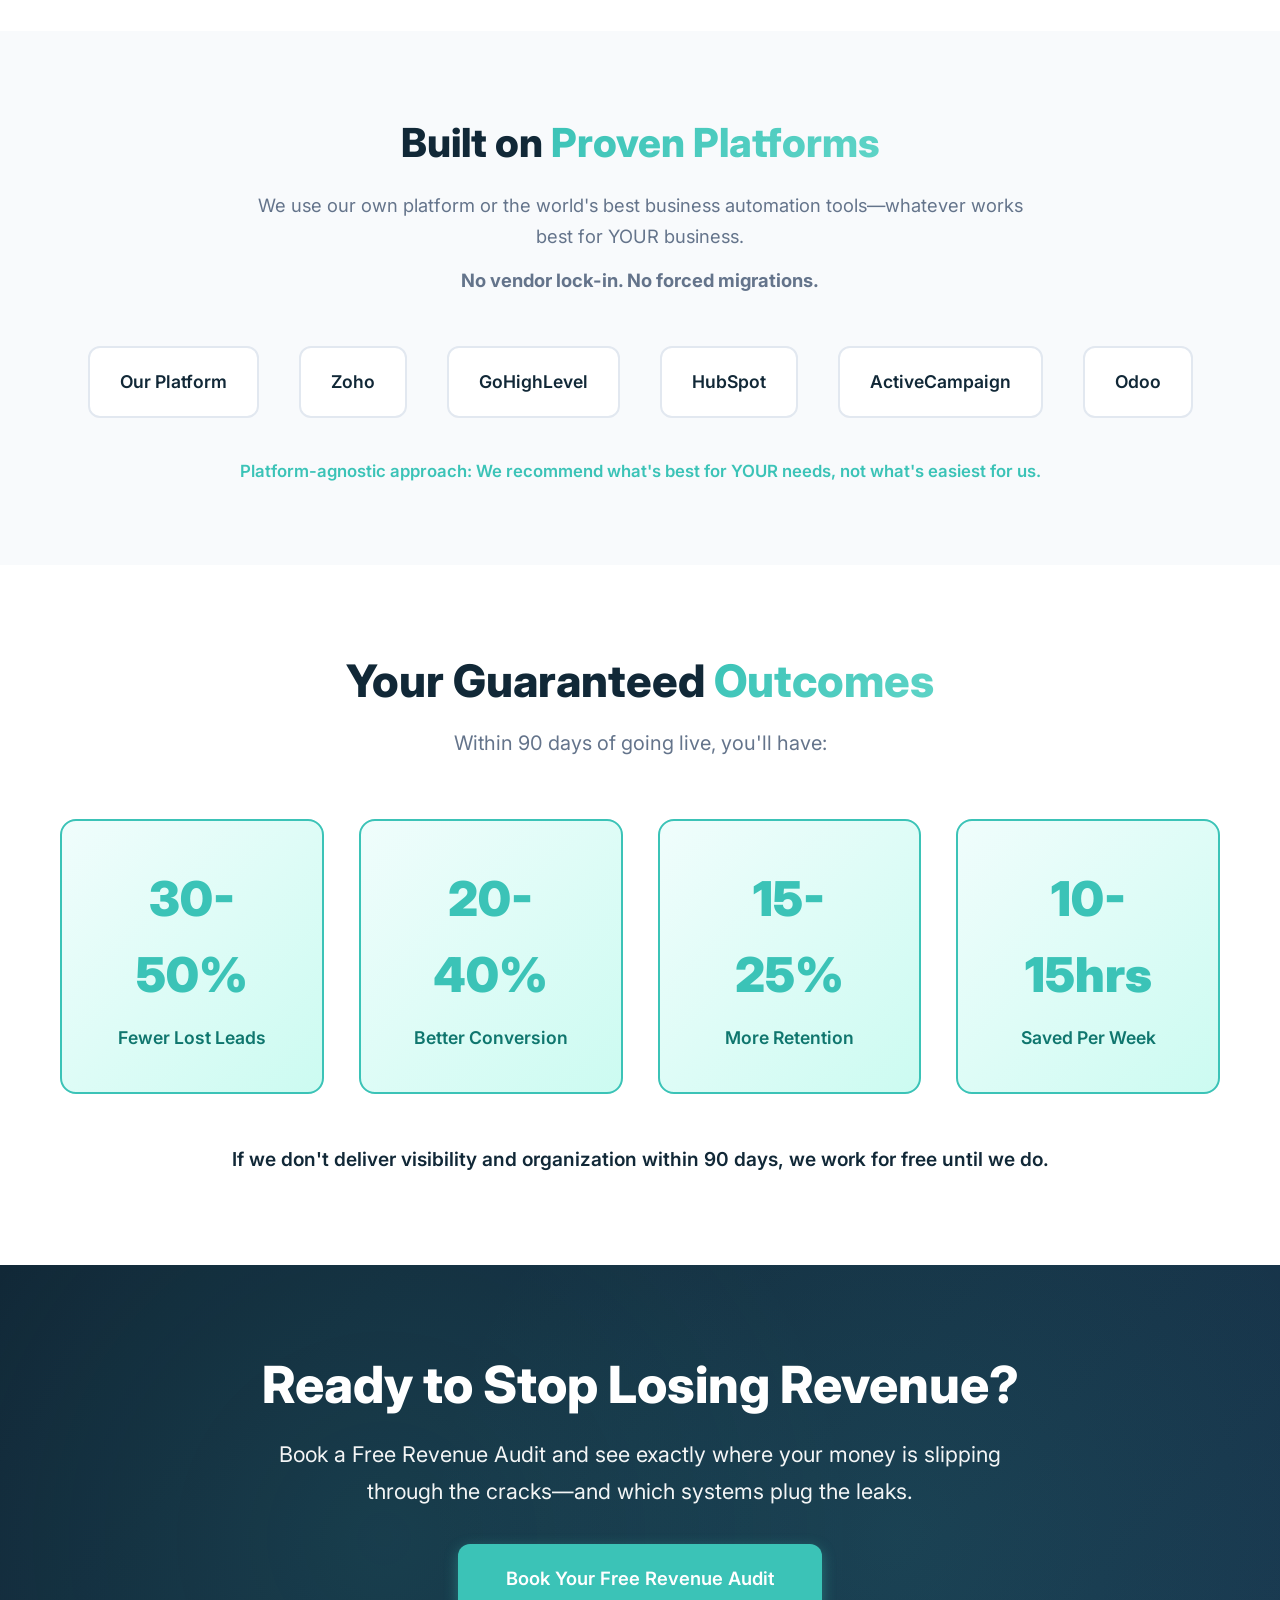
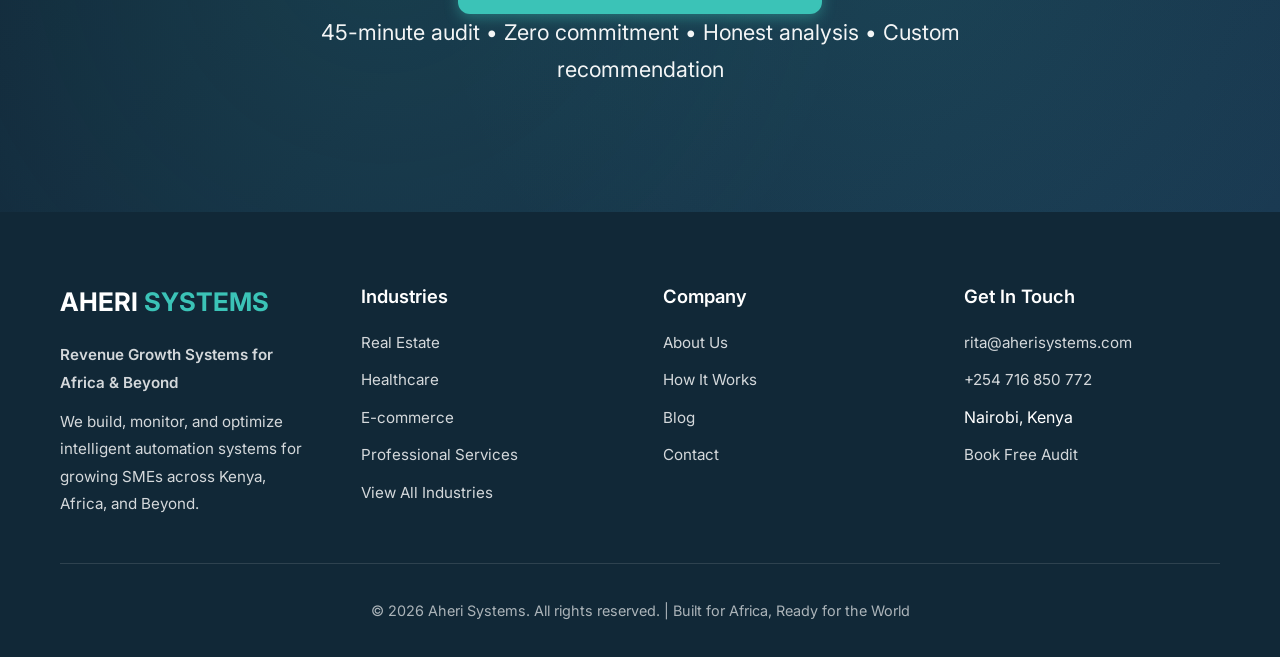
==== commit 71870684: "Update index.html" ====
--- a/index.html
+++ b/index.html
@@ -1043,6 +1043,7 @@
                 </button>
                 <ul class="nav-menu">
                     <li><a href="index.html">Home</a></li>
+                    <li><a href="services.html">Services</a></li>
                     <li><a href="how-it-works.html">How It Works</a></li>
                     <li><a href="about.html">About</a></li>
                     <li><a href="contact.html">Contact</a></li>
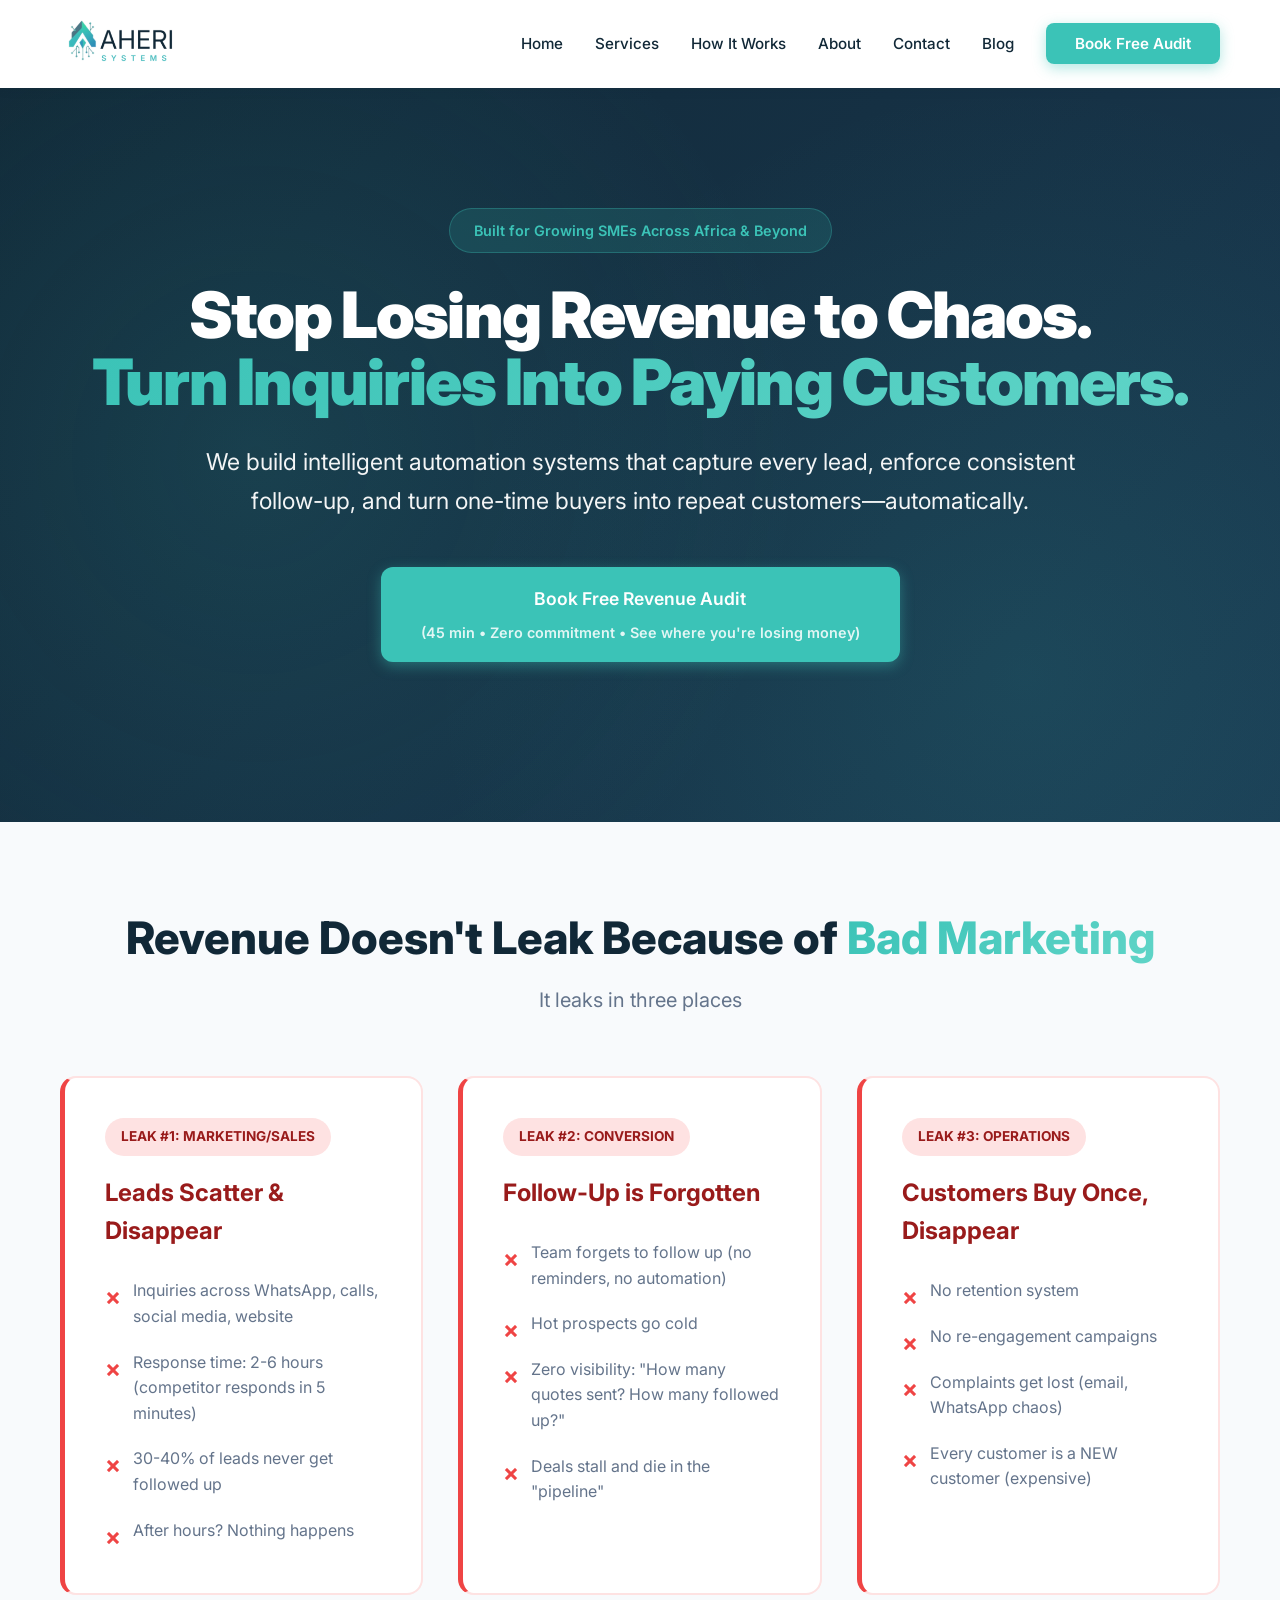
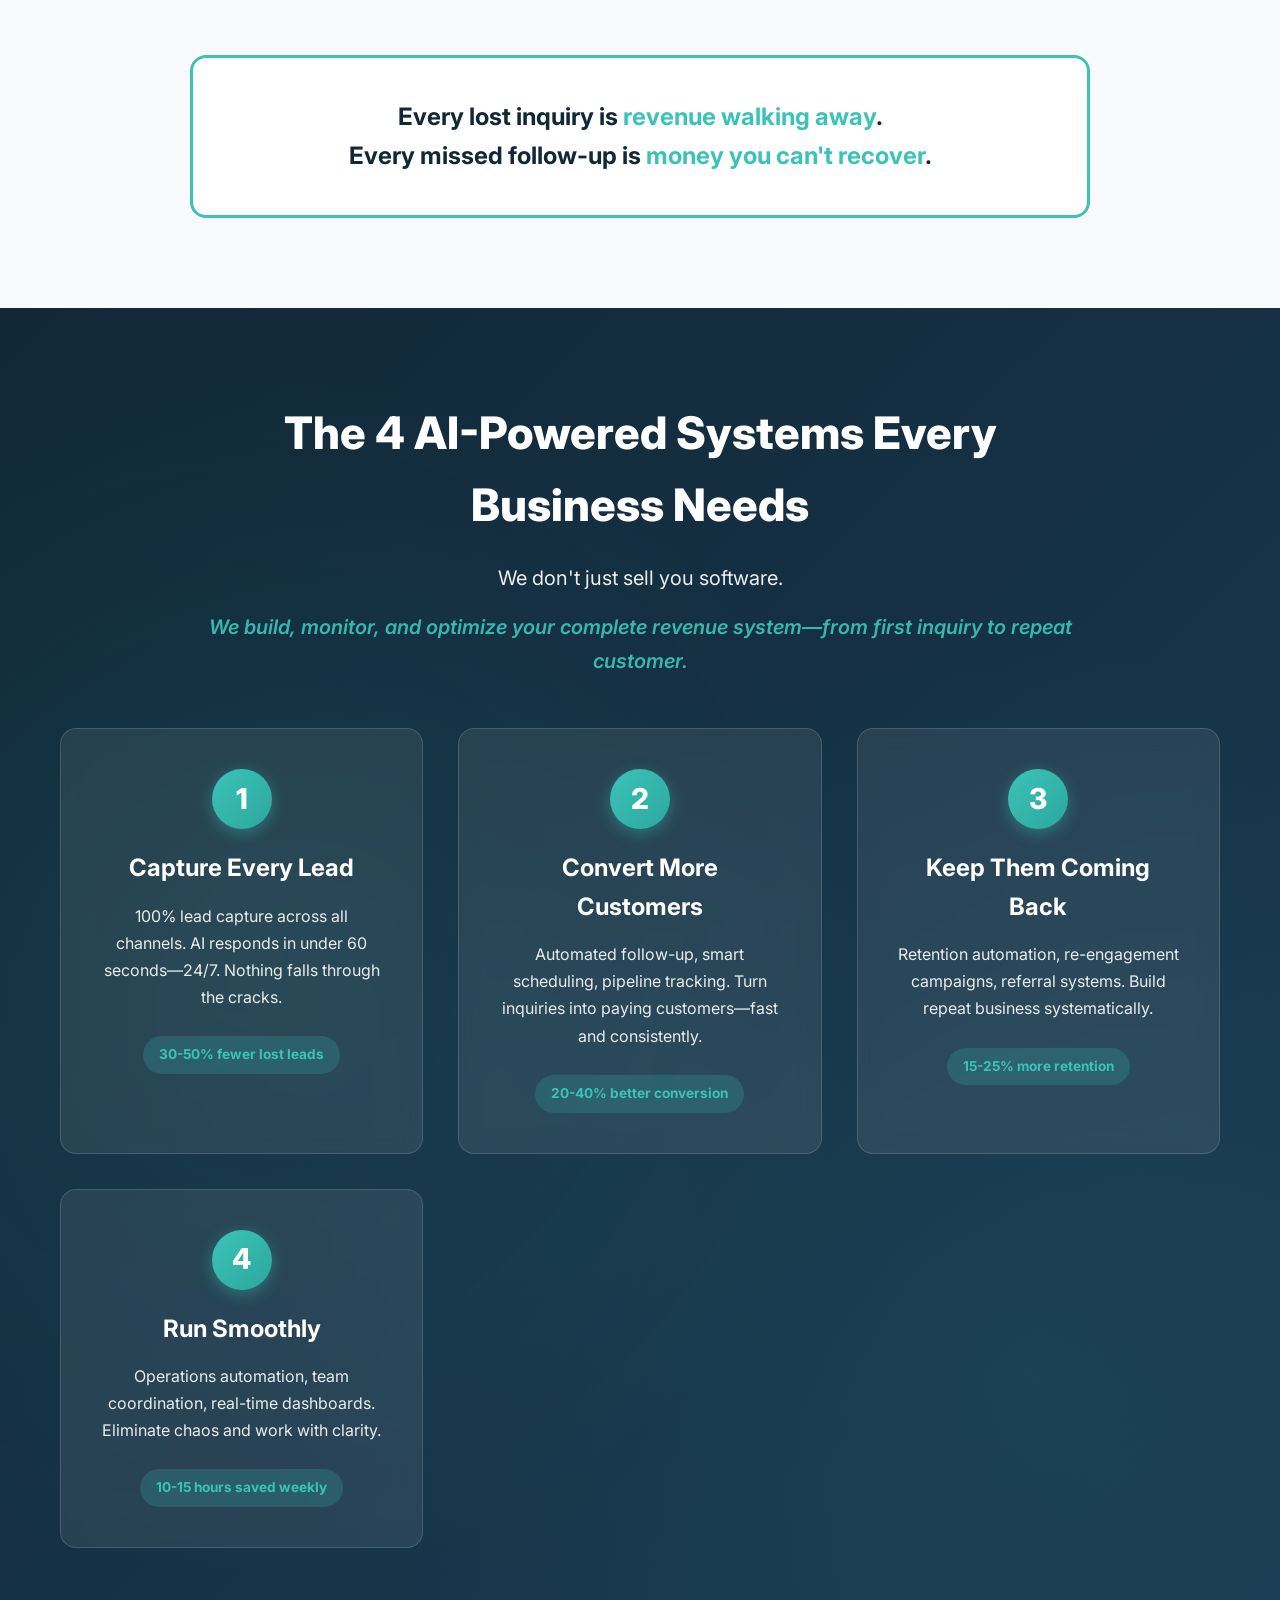
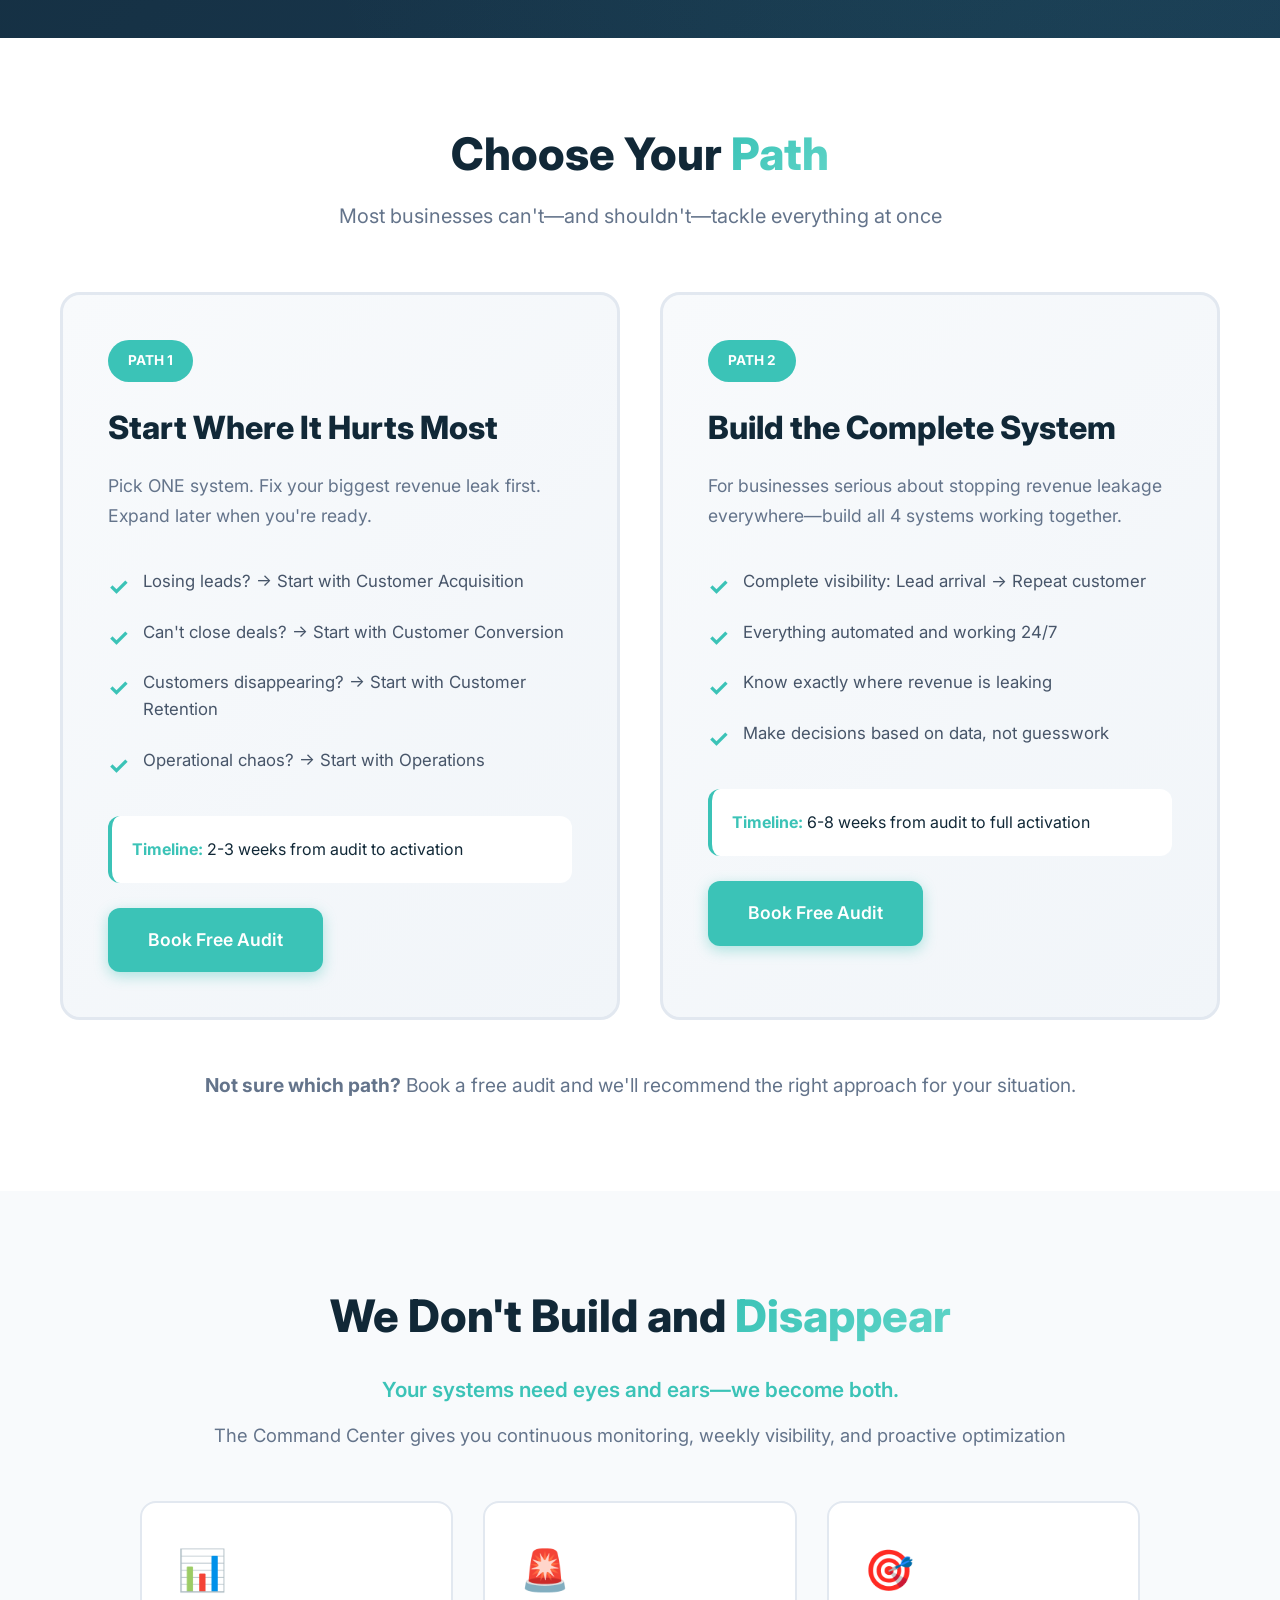
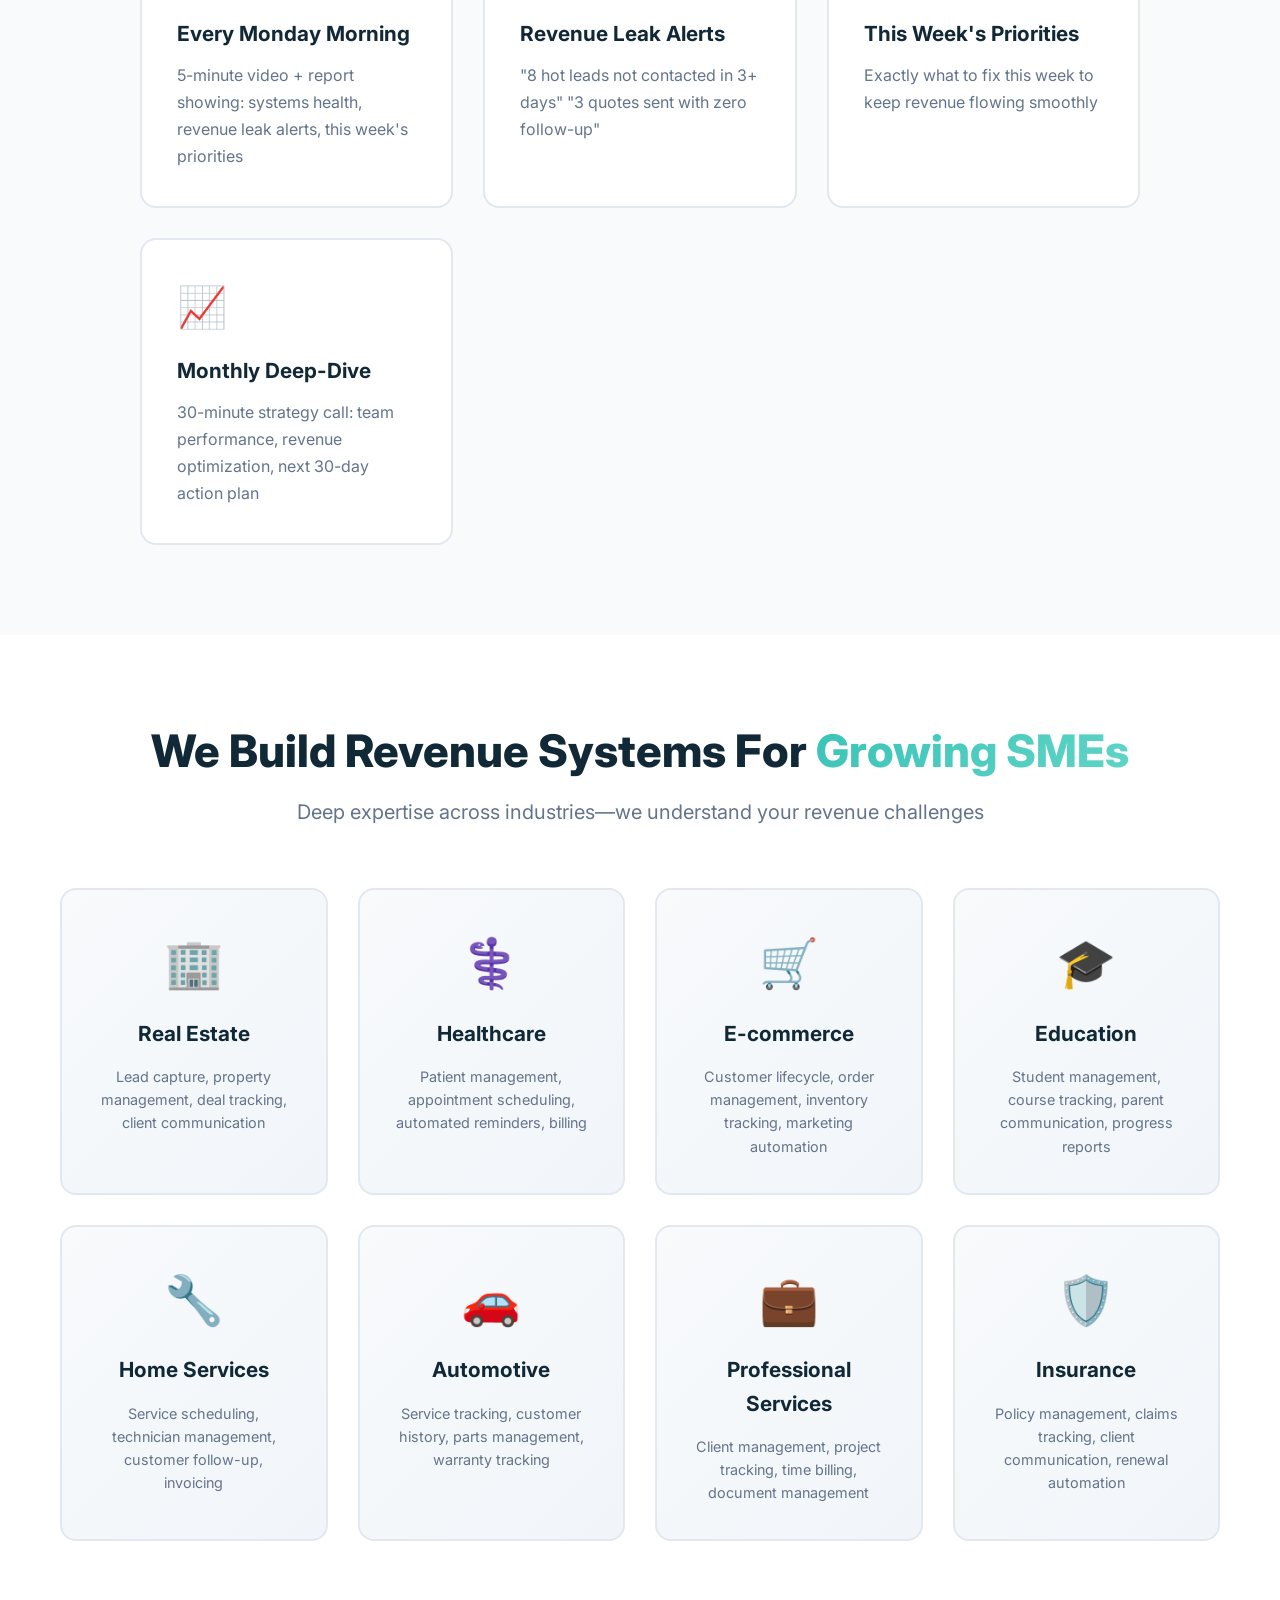
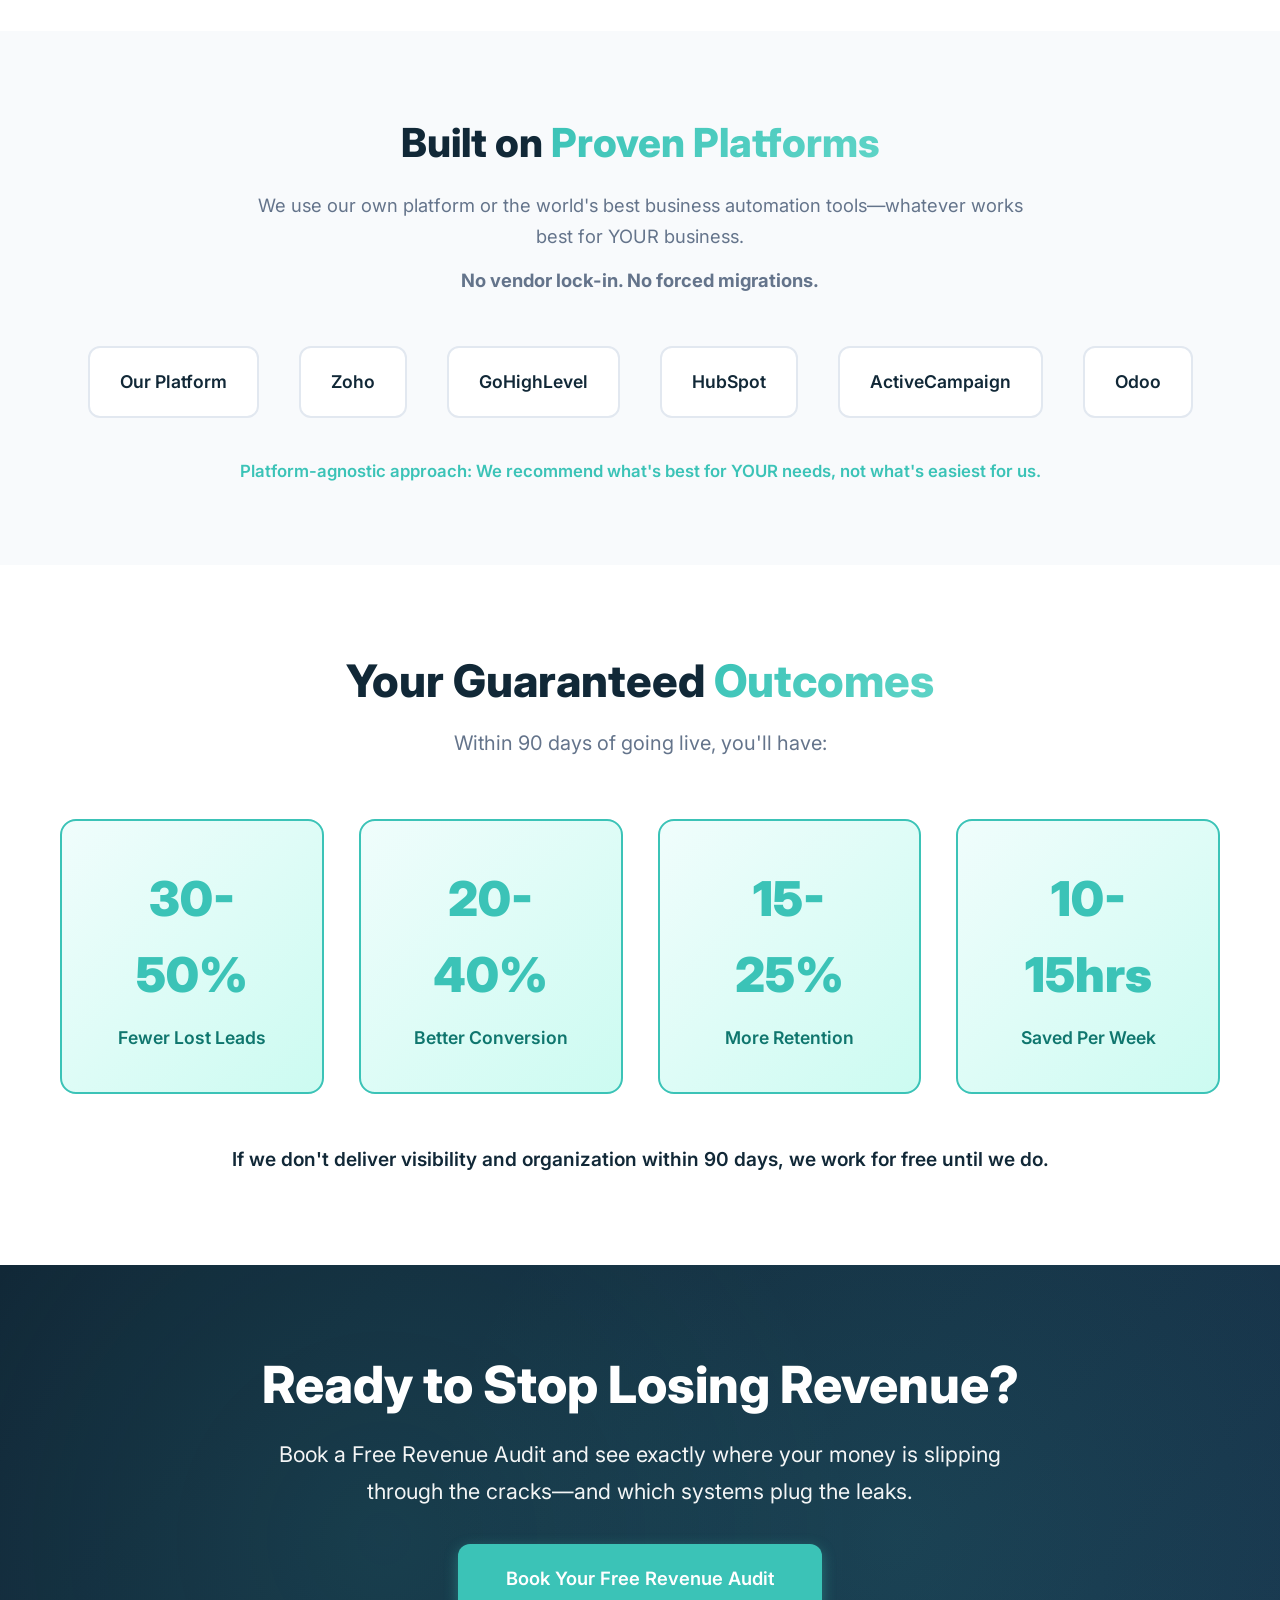
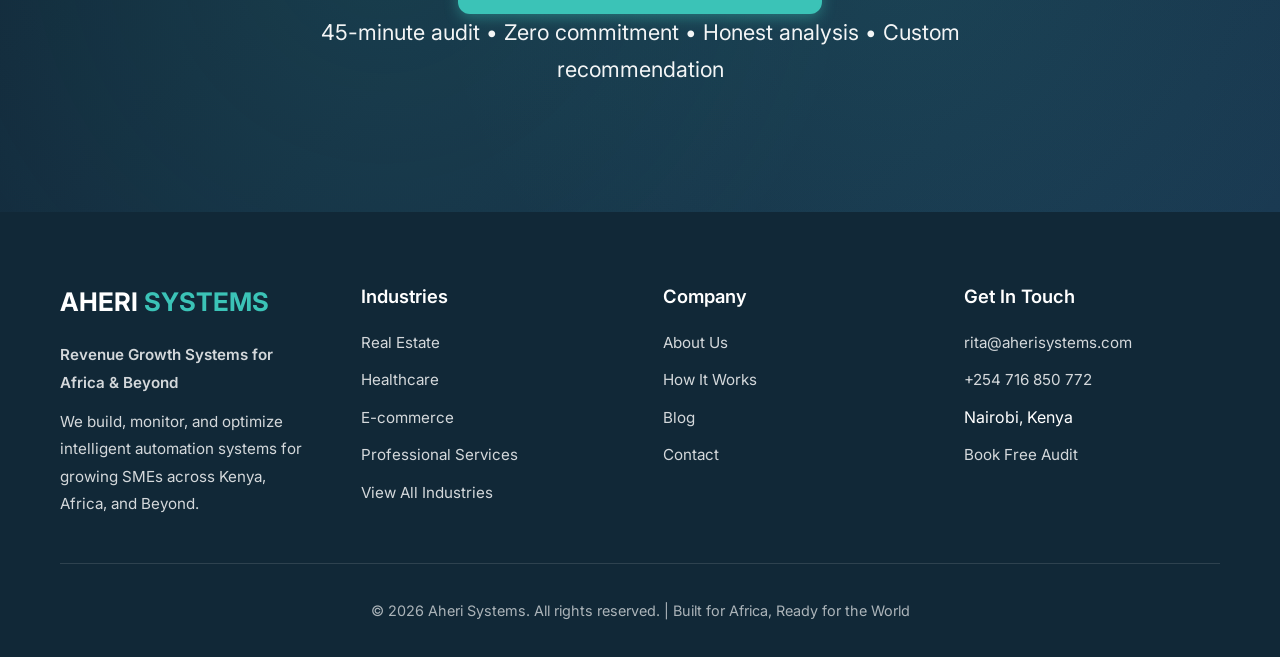
==== commit 09f3e859: "Update index.html" ====
--- a/index.html
+++ b/index.html
@@ -1047,6 +1047,8 @@
                     <li><a href="how-it-works.html">How It Works</a></li>
                     <li><a href="about.html">About</a></li>
                     <li><a href="contact.html">Contact</a></li>
+                    <li><a href="https://ritandubi.com/blog" target="_blank">Blog</a></li>
+
                     <li><a href="https://calendar.app.google/pm9QhCkfKvTPau3D9" class="btn-primary" target="_blank">Book Free Audit</a></li>
                 </ul>
             </div>
